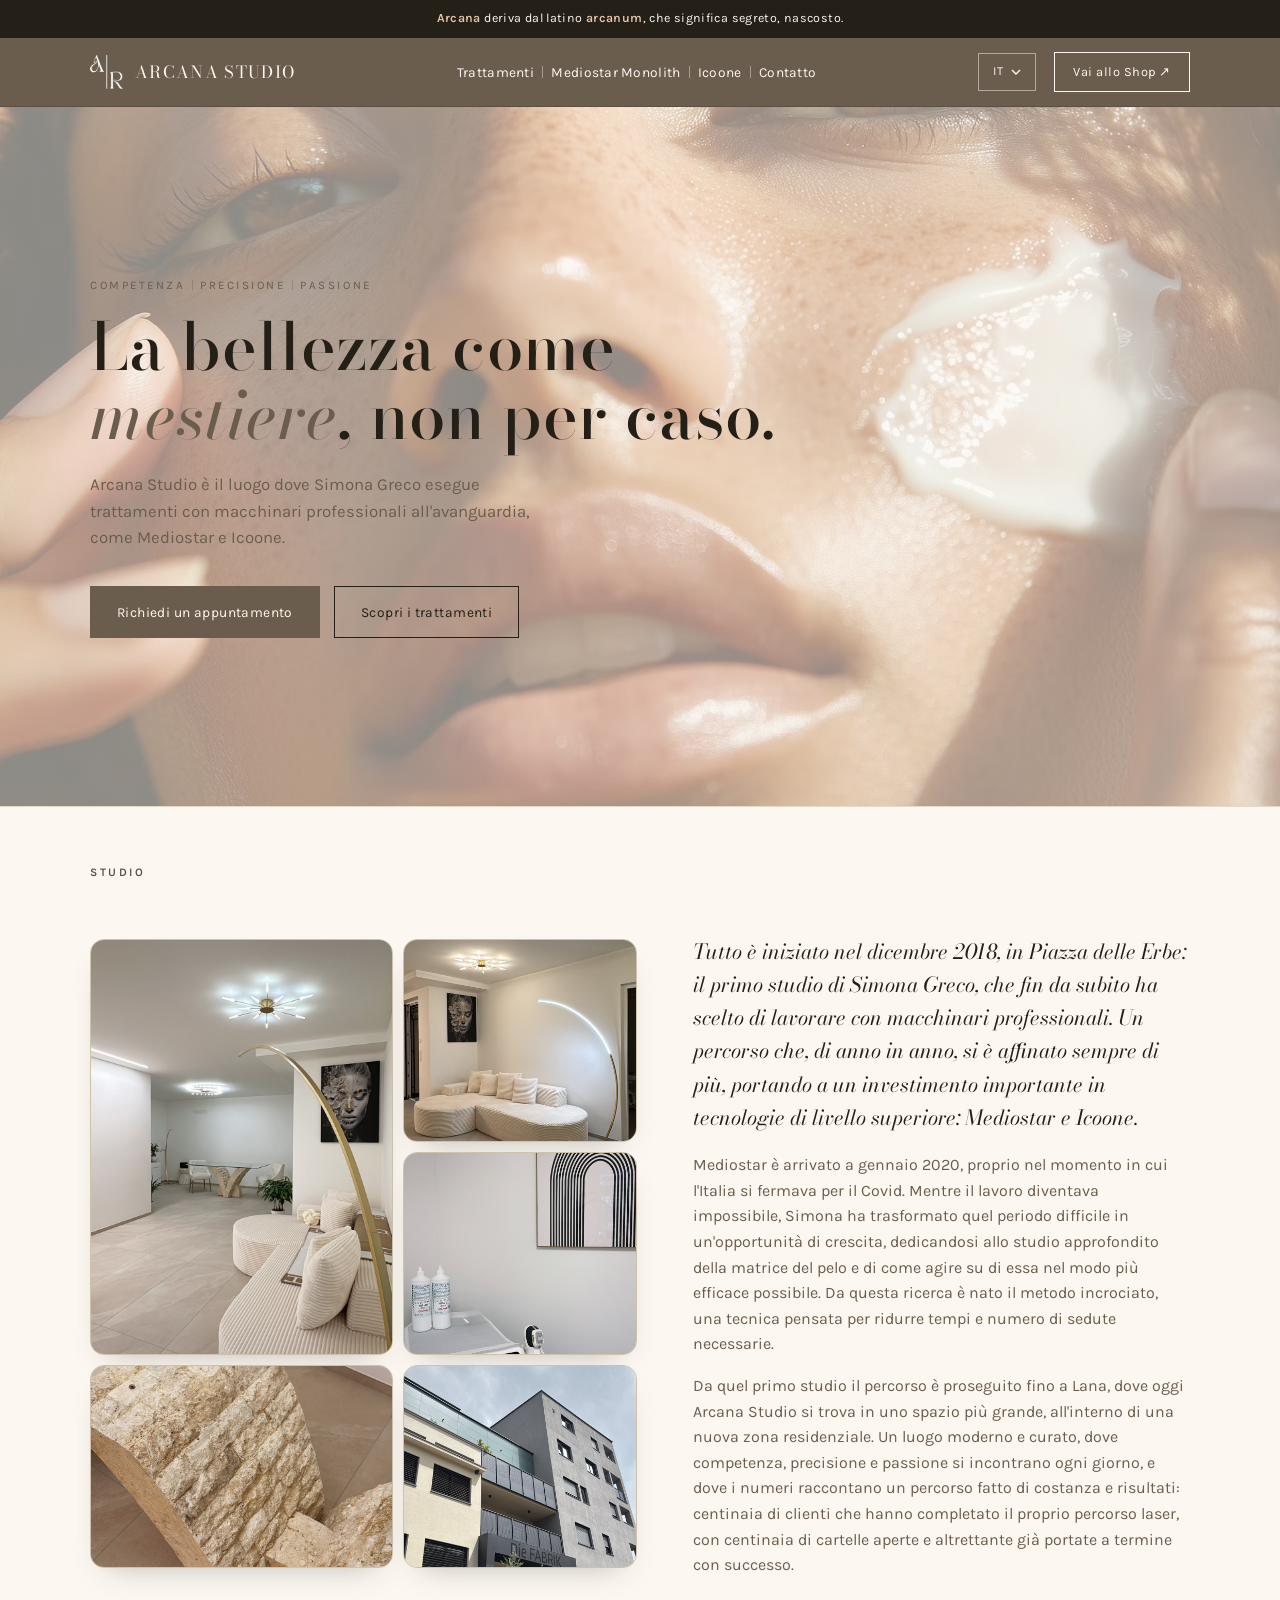
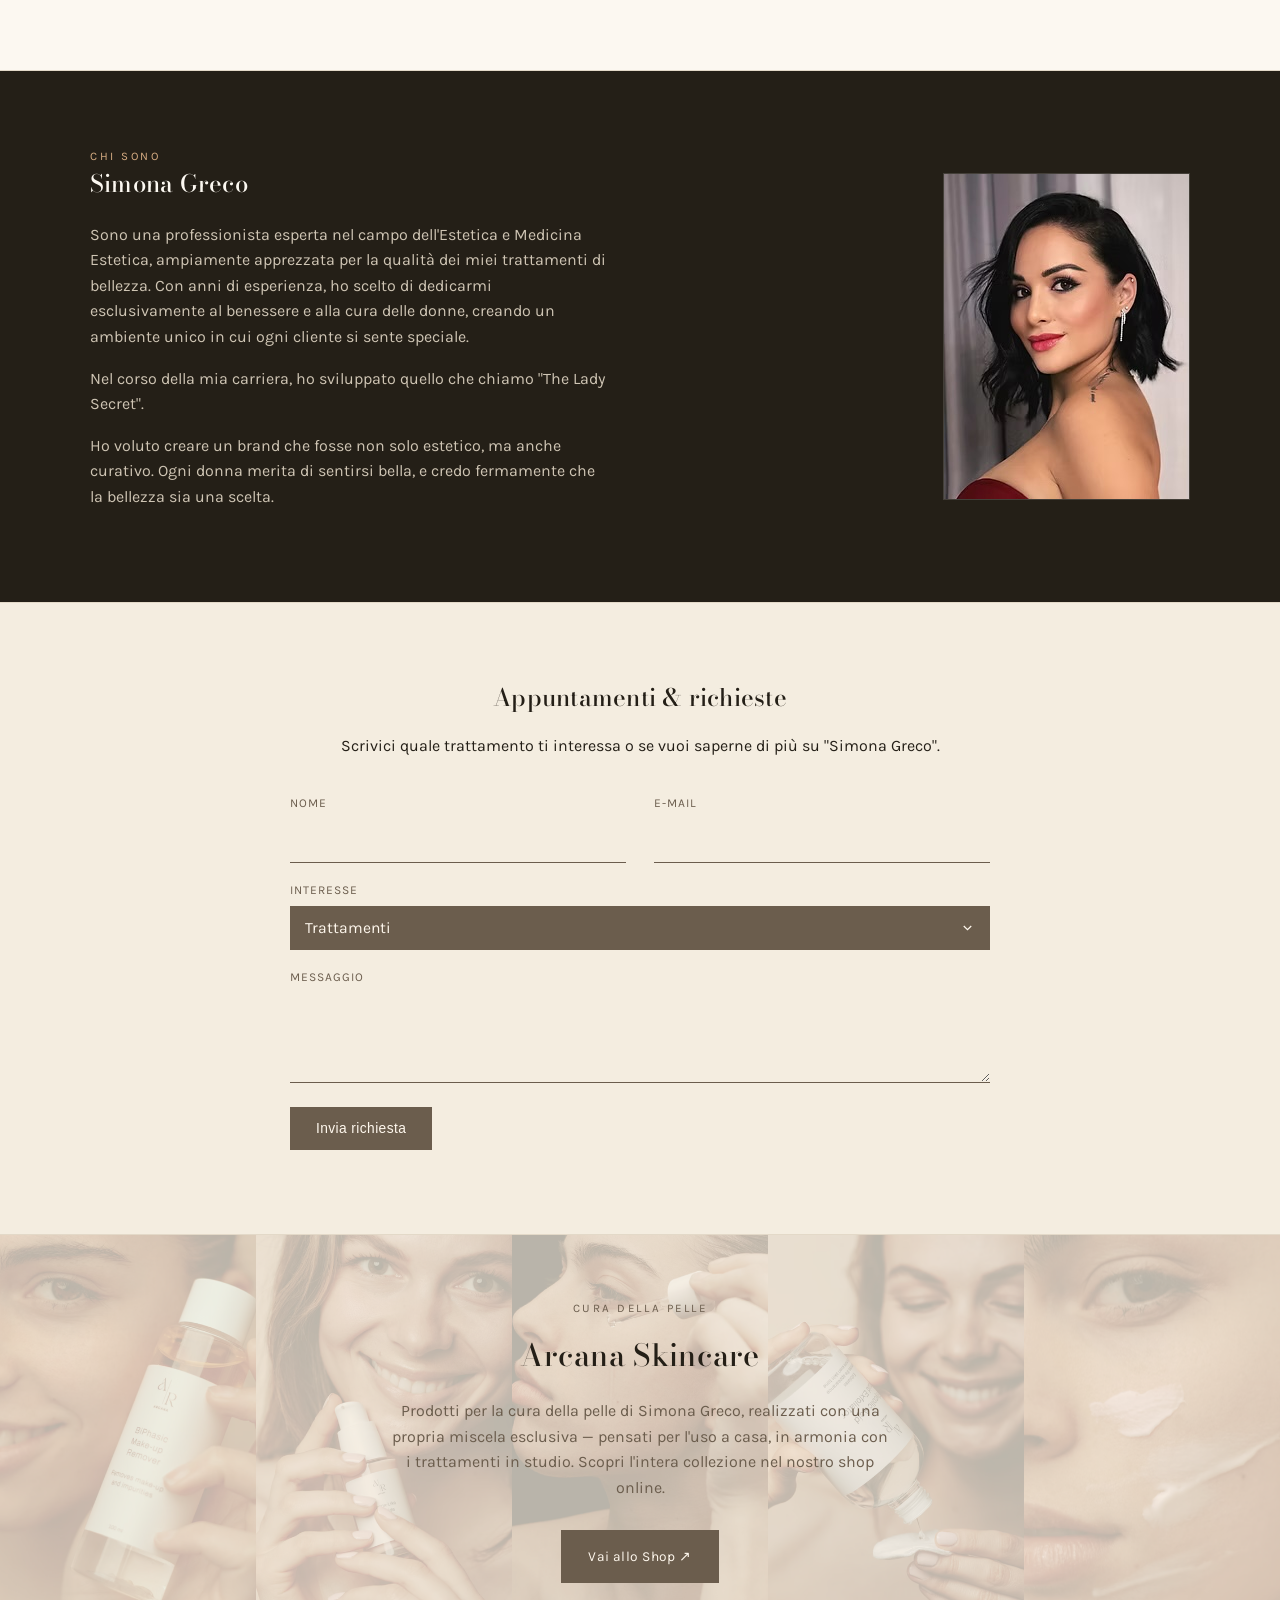
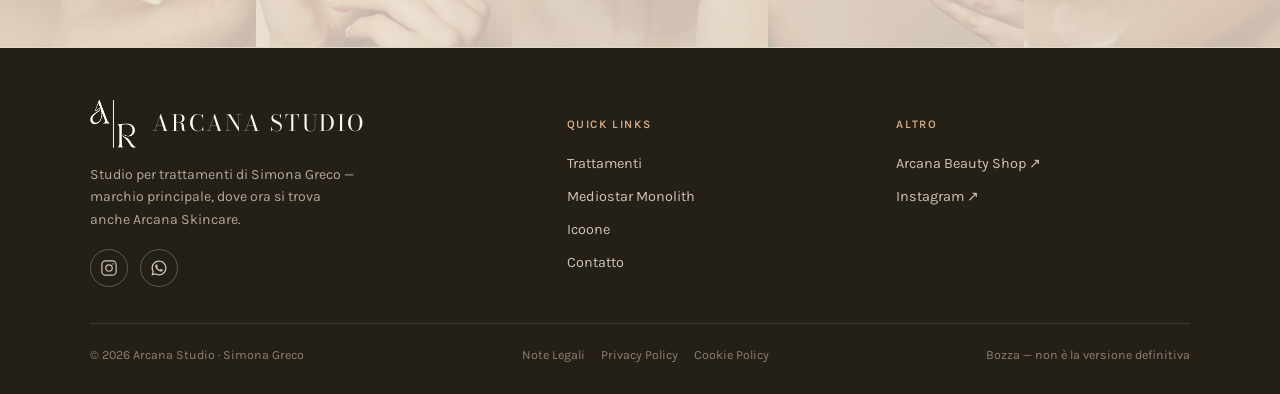
==== index.html @ 1604ca1e "Initial commit: Arcana Studio website Static multi-language (de/it/en/fr/es) site for Simona Greco's" ====
<!DOCTYPE html>
<html lang="de">
<head>
<script>(function(){if('scrollRestoration' in history){history.scrollRestoration='manual';}var frames=0;function toTop(){window.scrollTo(0,0);frames++;if(frames<20){requestAnimationFrame(toTop);}}toTop();window.addEventListener('pageshow',function(){frames=0;toTop();});})();</script>
<meta charset="UTF-8">
<meta name="viewport" content="width=device-width, initial-scale=1.0">
<link rel="icon" type="image/png" href="assets/favicon-black.png" media="(prefers-color-scheme: light)">
<link rel="icon" type="image/png" href="assets/favicon-white.png" media="(prefers-color-scheme: dark)">
<link rel="icon" href="favicon.ico" sizes="any">
<title>Arcana Studio — Simona Greco</title>
<meta name="description" content="Arcana Studio von Simona Greco: Behandlungen, Rituale und Ausbildung.">
<link rel="preconnect" href="https://fonts.googleapis.com">
<link rel="preconnect" href="https://fonts.gstatic.com" crossorigin>
<link href="https://fonts.googleapis.com/css2?family=Bodoni+Moda:ital,opsz,wght@0,6..96,400..500;0,6..96,600;1,6..96,500&family=Karla:ital,wght@0,300;0,400;0,500;0,600;1,400&display=swap" rel="stylesheet">
<style>
  :root{
    --cream:#FCF8F1;
    --cream-deep:#F4EDE0;
    --ink:#241F17;
    --taupe:#6B5D4D;
    --terracotta:#6B5D4D;
    --terracotta-deep:#564A3E;
    --olive:#7C7220;
    --line:#E3D9C8;
    --line-strong:#CFC2AC;
    --max:1180px;
  }

  *{box-sizing:border-box;}
  html{scroll-behavior:smooth;}
  body{
    margin:0;
    background:var(--cream);
    color:var(--ink);
    font-family:'Karla', -apple-system, sans-serif;
    font-size:16px;
    line-height:1.6;
    -webkit-font-smoothing:antialiased;
  }
  img{max-width:100%;display:block;}
  a{color:inherit;}
  h1,h2,h3{
    font-family:'Bodoni Moda', Georgia, serif;
    font-weight:500;
    margin:0;
    text-wrap:balance;
    letter-spacing:0.01em;
  }
  .wrap{max-width:var(--max);margin:0 auto;padding-inline:24px;}
  @media (min-width:640px){ .wrap{padding-inline:40px;} }

  .rule{
    width:1px;
    height:0.9em;
    background:currentColor;
    opacity:0.35;
    display:inline-block;
    margin:0 0.6em;
    vertical-align:middle;
  }

  .eyebrow{
    font-size:0.72rem;
    letter-spacing:0.22em;
    text-transform:uppercase;
    color:var(--taupe);
    display:flex;
    align-items:center;
    gap:0;
  }

  /* ---------- draft banner ---------- */
  .draft-banner{
    background:var(--ink);
    color:var(--cream);
    text-align:center;
    font-size:0.78rem;
    letter-spacing:0.03em;
    padding:9px 16px;
  }
  .draft-banner strong{color:#E9C6A8;font-weight:600;}

  /* ---------- nav ---------- */
  header{
    position:sticky;top:0;z-index:40;
    background:var(--taupe);
    border-bottom:1px solid rgba(0,0,0,0.15);
  }
  #studio, #theclass{
    scroll-margin-top:69px;
  }
  nav.wrap{
    display:grid;
    grid-template-columns:auto 1fr auto;
    align-items:center;
    gap:14px 24px;
    padding-block:14px;
  }
  .brand{display:flex;align-items:center;gap:12px;text-decoration:none;color:var(--cream);justify-self:start;}
  .brand img{height:34px;width:auto;}
  .brand-word{
    font-family:'Bodoni Moda',serif;
    font-size:1.05rem;
    letter-spacing:0.08em;
    text-transform:uppercase;
  }
  .nav-right{display:flex;align-items:center;gap:18px;flex-wrap:wrap;justify-self:end;}
  .nav-links{
    display:none;
    align-items:center;
    justify-self:center;
    font-size:0.86rem;
    letter-spacing:0.02em;
    color:var(--cream);
  }
  .nav-links .rule{opacity:0.4;}
  .nav-links a{text-decoration:none;padding:6px 0;border-bottom:1px solid transparent;color:var(--cream);}
  .nav-links a:hover{border-color:#E9C6A8;}
  @media (min-width:860px){ .nav-links{display:flex;} }
  .nav-toggle{
    display:none;
    background:none;border:1px solid rgba(252,248,241,0.5);
    width:38px;height:38px;flex-shrink:0;
    align-items:center;justify-content:center;
    cursor:pointer;position:relative;
  }
  .nav-toggle span{
    display:block;width:18px;height:2px;background:var(--cream);
    position:relative;transition:background 0.15s;
  }
  .nav-toggle span::before,.nav-toggle span::after{
    content:'';position:absolute;left:0;width:18px;height:2px;background:var(--cream);
    transition:transform 0.15s;
  }
  .nav-toggle span::before{top:-6px;}
  .nav-toggle span::after{top:6px;}
  .nav-toggle[aria-expanded="true"] span{background:transparent;}
  .nav-toggle[aria-expanded="true"] span::before{transform:translateY(6px) rotate(45deg);}
  .nav-toggle[aria-expanded="true"] span::after{transform:translateY(-6px) rotate(-45deg);}
  @media (max-width:859px){
    nav.wrap{position:relative;}
    .nav-toggle{display:inline-flex;}
    .nav-cta{display:none;}
    .nav-links{
      display:none;
      position:absolute;top:100%;right:0;
      flex-direction:column;align-items:stretch;
      background:var(--taupe);
      min-width:220px;
      padding:0;
      box-shadow:0 16px 30px rgba(0,0,0,0.18);
      z-index:50;
    }
    .nav-links.is-open{display:flex;}
    .nav-links .rule{display:none;}
    .nav-links a{padding:14px 24px;border-bottom:1px solid rgba(252,248,241,0.15);text-align:left;}
    .nav-links a:last-child{border-bottom:none;}
  }

  .lang-switch{position:relative;}
  .lang-toggle{
    display:flex;align-items:center;gap:8px;
    background:none;
    border:1px solid rgba(252,248,241,0.5);
    color:var(--cream);
    padding:8px 14px;
    font:inherit;font-family:'Karla',sans-serif;
    font-size:0.76rem;letter-spacing:0.06em;text-transform:uppercase;
    cursor:pointer;
    transition:border-color 0.15s;
  }
  .lang-toggle:hover{border-color:var(--cream);}
  .lang-toggle svg{flex-shrink:0;transition:transform 0.15s;}
  .lang-toggle[aria-expanded="true"] svg{transform:rotate(180deg);}
  .lang-menu{
    position:absolute;
    top:calc(100% + 10px);
    right:0;
    display:flex;
    flex-direction:column;
    background:var(--cream);
    border:1px solid var(--line-strong);
    min-width:170px;
    box-shadow:0 14px 30px rgba(36,31,23,0.2);
    z-index:60;
  }
  .lang-menu[hidden]{display:none;}
  .lang-option{
    background:none;border:none;
    text-align:left;
    padding:11px 16px;
    font:inherit;font-family:'Karla',sans-serif;
    font-size:0.88rem;
    color:var(--ink);
    cursor:pointer;
    border-bottom:1px solid var(--line);
  }
  .lang-option:last-child{border-bottom:none;}
  .lang-option:hover{background:var(--cream-deep);}
  .lang-option.is-active{font-weight:700;color:var(--terracotta);}

  .nav-cta{
    border:1px solid var(--cream);
    color:var(--cream);
    padding:9px 18px;
    font-size:0.8rem;
    letter-spacing:0.04em;
    text-decoration:none;
    white-space:nowrap;
    transition:background 0.15s, color 0.15s;
  }
  .nav-cta:hover{background:var(--cream);color:var(--taupe);}

  /* ---------- hero ---------- */
  .hero{
    position:relative;
    overflow:hidden;
    border-bottom:1px solid var(--line);
    padding-top:0;
    padding-bottom:0;
    min-height:580px;
    display:flex;
    align-items:center;
    background-image:linear-gradient(rgba(252,248,241,0.55), rgba(252,248,241,0.55)), url('assets/hero-skin.jpg');
    background-size:cover;
    background-position:center top;
  }
  .hero-grid{
    display:grid;
    grid-template-columns:1fr;
    gap:40px;
    padding-block:40px;
    position:relative;
    z-index:1;
    width:100%;
  }
  @media (min-width:900px){
    .hero{min-height:700px;}
    .hero-grid{gap:56px; padding-block:56px;}
  }
  @media (max-width:899px){
    .hero{
      min-height:460px;
      background-position:64% top;
    }
  }
  .hero-panel-col{width:100%;}
  .hero-copy{position:relative;}
  .hero h1{
    font-size:clamp(2.4rem, 5.4vw, 4.1rem);
    line-height:1.05;
    color:var(--ink);
  }
  .hero h1 em{
    font-style:italic;
    color:var(--taupe);
  }
  .hero p.lede{
    max-width:46ch;
    margin-top:22px;
    color:var(--taupe);
    font-size:1.05rem;
  }
  .hero-actions{display:flex;flex-wrap:wrap;gap:14px;margin-top:34px;}
  @media (max-width:899px){
    .hero-actions{flex-direction:column;align-items:flex-start;}
  }
  .hero-actions .btn-fill{background:var(--taupe);color:#FFF8EE;}
  .hero-actions .btn-fill:hover{background:var(--terracotta-deep);color:#FFF8EE;}
  .btn{
    display:inline-flex;align-items:center;gap:10px;
    padding:14px 26px;
    font-size:0.86rem;letter-spacing:0.03em;
    text-decoration:none;
    border:1px solid transparent;
    transition:transform 0.15s, background 0.15s, color 0.15s, border-color 0.15s;
  }
  .btn-fill{background:var(--terracotta);color:#FFF8EE;}
  .btn-fill:hover{background:var(--terracotta-deep);}
  .btn-line{border-color:var(--ink);color:var(--ink);}
  .btn-line:hover{background:var(--ink);color:var(--cream);}

  .hero-panel{
    position:relative;
    border:1px solid var(--line-strong);
    background:var(--cream-deep);
    padding:40px 34px;
    display:grid;
    grid-template-columns:1fr;
    gap:28px;
  }
  @media (min-width:640px){
    .hero-panel{grid-template-columns:200px 1fr; align-items:start;}
  }
  .hero-panel-photo-col{display:flex;flex-direction:column;gap:16px;}
  .hero-panel-photo{
    aspect-ratio:3/4;
    width:100%;
    max-width:200px;
    background:repeating-linear-gradient(45deg, var(--cream), var(--cream) 10px, var(--line) 10px, var(--line) 11px);
    border:1px solid var(--line-strong);
    display:flex;
    align-items:center;
    justify-content:center;
    text-align:center;
    padding:14px;
    font-size:0.72rem;
    letter-spacing:0.04em;
    color:var(--taupe);
    line-height:1.4;
  }
  .hero-panel-content{display:flex;flex-direction:column;align-items:flex-end;gap:22px;}
  .hero-panel-content img{width:56px;}
  .hero-panel .quote{
    max-width:64ch;
    font-family:'Bodoni Moda',serif;
    font-style:italic;
    font-size:1.15rem;
    text-align:right;
    color:var(--ink);
  }
  .hero-panel .quote.bio-text{
    max-width:62ch;
    font-family:'Karla',sans-serif;
    font-style:normal;
    text-align:right;
    font-size:0.92rem;
    line-height:1.65;
    color:var(--ink);
  }
  .hero-panel .quote.bio-text b{color:var(--taupe);}
  .hero-panel .sig{
    text-align:left;
    font-size:0.78rem;
    letter-spacing:0.12em;
    text-transform:uppercase;
    color:var(--taupe);
  }

  /* ---------- section shells ---------- */
  section{padding-block:76px;}
  .section-head{
    display:flex;
    flex-direction:column;
    gap:14px;
    margin-bottom:48px;
    max-width:62ch;
  }
  .section-head h2{font-size:clamp(1.8rem,3.4vw,2.5rem);}

  /* ---------- about / intro ---------- */
  .about{border-bottom:1px solid var(--line);padding-top:56px;}
  .about-grid{
    display:grid;
    grid-template-columns:1fr;
    gap:48px;
  }
  @media (min-width:860px){
    .about-grid{grid-template-columns:1.1fr 1fr;gap:56px;align-items:center;}
  }
  .about-gallery{
    display:grid;
    grid-template-columns:1.3fr 1fr;
    grid-template-rows:1fr 1fr 1fr;
    gap:10px;
    aspect-ratio:4/4.6;
  }
  .about-gallery .g-item{
    overflow:hidden;
    border-radius:14px;
    border:1px solid var(--line-strong);
    background:var(--cream-deep);
    box-shadow:0 14px 30px -18px rgba(36,31,23,0.35);
  }
  .about-gallery .g-item img{
    width:100%;height:100%;object-fit:cover;display:block;
    transition:transform 0.5s cubic-bezier(0.16,1,0.3,1);
  }
  .about-gallery .g-item:hover img{transform:scale(1.08);}
  .about-gallery .g1{grid-column:1;grid-row:1 / 3;}
  .about-gallery .g2{grid-column:2;grid-row:1;}
  .about-gallery .g3{grid-column:2;grid-row:2;}
  .about-gallery .g4{grid-column:1;grid-row:3;}
  .about-gallery .g5{grid-column:2;grid-row:3;}
  .about-text p{color:var(--taupe);max-width:58ch;}
  .about-text p + p{margin-top:16px;}
  .about-text .lead{
    font-family:'Bodoni Moda',serif;
    font-size:1.3rem;
    font-style:italic;
    color:var(--ink);
    margin-bottom:18px;
  }

  /* ---------- shop bridge ---------- */
  .shop-bridge{
    background:var(--cream-deep);
    border-top:1px solid var(--line);
    border-bottom:1px solid var(--line);
    padding:64px 24px;
    text-align:center;
    position:relative;
    overflow:hidden;
  }
  .shop-bridge .wrap{max-width:640px;margin:0 auto;position:relative;z-index:1;}
  .shop-bridge .eyebrow{justify-content:center;margin-bottom:14px;}
  .shop-bridge h2{font-size:1.9rem;}
  .shop-bridge p{color:var(--taupe);margin:18px auto 30px;max-width:50ch;}

  /* ---------- treatments menu ---------- */
  .menu-note{
    font-size:0.82rem;
    color:var(--taupe);
    margin-top:-30px;
    margin-bottom:40px;
  }
  .menu-cats{
    display:grid;
    grid-template-columns:1fr;
    gap:52px;
  }
  @media (min-width:760px){
    .menu-cats{grid-template-columns:1fr 1fr;gap:56px;}
  }
  .menu-cat h3{
    font-size:1.15rem;
    text-transform:uppercase;
    letter-spacing:0.08em;
    color:var(--terracotta);
    padding-bottom:14px;
    border-bottom:1px solid var(--line-strong);
    margin-bottom:20px;
  }
  .menu-card{
    display:flex;
    gap:16px;
    align-items:flex-start;
    padding-block:18px;
    border-bottom:1px dashed var(--line);
  }
  .menu-card:last-child{border-bottom:none;}
  .menu-card-photo{
    flex:0 0 88px;
    width:88px;height:88px;
    border:1px solid var(--line-strong);
    background:var(--cream-deep);
    display:flex;align-items:center;justify-content:center;
    text-align:center;
    font-size:0.6rem;
    color:var(--taupe);
    overflow:hidden;
  }
  .menu-card-photo img{width:100%;height:100%;object-fit:cover;}
  .menu-card-body{flex:1;min-width:0;}
  .menu-card-head{
    display:flex;
    align-items:baseline;
    justify-content:space-between;
    gap:12px;
  }
  .menu-card .name{font-weight:600;font-size:0.98rem;}
  .menu-card .dur{color:var(--taupe);font-size:0.78rem;white-space:nowrap;}
  .menu-card .desc{
    color:var(--taupe);
    font-size:0.86rem;
    margin-top:6px;
  }
  @media (max-width:420px){
    .menu-card{gap:12px;}
    .menu-card-photo{flex-basis:64px;width:64px;height:64px;}
  }

  /* ---------- the class ---------- */
  .theclass{
    background:var(--ink);
    color:var(--cream);
  }
  .theclass .eyebrow{color:#D8AE84;}
  .about .eyebrow{color:var(--terracotta-deep);font-weight:600;}
  .theclass h2{color:var(--cream);}
  .theclass-grid{
    display:grid;
    grid-template-columns:1fr;
    gap:44px;
  }
  @media (min-width:900px){
    .theclass-grid{grid-template-columns:1fr 1fr;gap:64px;align-items:center;}
  }
  .theclass p{color:#CFC5B4;max-width:52ch;}
  .theclass ul{list-style:none;margin:28px 0 0;padding:0;display:flex;flex-direction:column;gap:16px;}
  .theclass li{
    display:flex;gap:14px;
    padding-bottom:16px;
    border-bottom:1px solid rgba(255,255,255,0.12);
    color:#EDE6D9;
    font-size:0.94rem;
  }
  .theclass li:last-child{border-bottom:none;padding-bottom:0;}
  .theclass li .num{
    font-family:'Bodoni Moda',serif;
    font-style:italic;
    color:#D8AE84;
    min-width:1.6em;
  }
  .theclass .btn-fill{margin-top:32px;}
  .theclass-photo{
    border:1px solid rgba(255,255,255,0.14);
    max-width:360px;
    margin:0 auto;
  }
  .theclass-photo img{width:100%;height:100%;object-fit:cover;aspect-ratio:245/325;}
  @media (min-width:900px){ .theclass-photo{margin:0 0 0 auto;} }

  /* ---------- instagram bg (used by shop-bridge) ---------- */
  .ig-bg{
    position:absolute;
    inset:0;
    display:flex;
    z-index:0;
  }
  .ig-bg img{
    width:20%;
    height:100%;
    object-fit:cover;
    opacity:0.24;
  }
  @media (max-width:640px){
    .ig-bg img:nth-child(4),.ig-bg img:nth-child(5){display:none;}
    .ig-bg img{width:33.333%;}
  }

  /* ---------- contact ---------- */
  .contact-grid{
    display:grid;
    grid-template-columns:1fr;
    gap:52px;
  }
  @media (min-width:900px){
    .contact-grid{grid-template-columns:1fr 1fr;gap:72px;}
  }
  .info-list{display:flex;flex-direction:column;gap:22px;margin-top:28px;}
  .info-list div{border-bottom:1px solid var(--line);padding-bottom:18px;}
  .info-list .k{
    font-size:0.72rem;letter-spacing:0.14em;text-transform:uppercase;
    color:var(--terracotta);margin-bottom:6px;
  }
  .info-list .v{color:var(--ink);font-size:0.98rem;}

  /* ---------- contact form section (full-bleed, flows into footer) ---------- */
  .form-section{
    background:var(--cream-deep);
    border-top:1px solid var(--line);
    margin-top:0;
    padding:76px 24px 84px;
  }
  .form-wrap{max-width:700px;margin:0 auto;padding:0;}
  .form-wrap .eyebrow{text-align:center;}
  .form-wrap h2{text-align:center;}
  .form-wrap > p{text-align:center;margin-left:auto;margin-right:auto;margin-bottom:36px;}
  form{display:grid;grid-template-columns:1fr 1fr;gap:18px 28px;width:100%;}
  form .field:has(select),form .field:has(textarea),form > button{grid-column:1 / -1;}
  @media (max-width:560px){
    form{grid-template-columns:1fr;}
    form > *{grid-column:auto;}
  }
  .field{display:flex;flex-direction:column;gap:6px;}
  .field label{
    font-size:0.75rem;letter-spacing:0.08em;text-transform:uppercase;color:var(--taupe);
  }
  .field input,.field select,.field textarea{
    font-family:'Karla',sans-serif;
    font-size:0.98rem;
    padding:12px 4px;
    border:none;
    border-bottom:1px solid var(--terracotta);
    background:transparent;
    color:var(--ink);
  }
  .field input:focus,.field select:focus,.field textarea:focus{
    outline:none;border-bottom-color:var(--terracotta-deep);
  }
  .field select{
    appearance:none;-webkit-appearance:none;-moz-appearance:none;
    background:var(--terracotta) url("data:image/svg+xml;utf8,<svg xmlns='http://www.w3.org/2000/svg' viewBox='0 0 20 20' fill='none' stroke='%23FFF8EE' stroke-width='1.6'><path d='M5 8l5 5 5-5'/></svg>") no-repeat right 14px center;
    background-size:15px;
    border:1px solid var(--terracotta);
    color:#FFF8EE;
    padding:12px 40px 12px 14px;
    cursor:pointer;
  }
  .field select:hover{background-color:#564A3E;border-color:#564A3E;}
  .field select:focus{border-color:#564A3E;}
  .field select option{background:var(--cream);color:var(--ink);}
  .field textarea{resize:vertical;min-height:90px;}
  form .btn-fill{justify-self:start;border:none;cursor:pointer;margin-top:6px;}

  /* ---------- footer ---------- */
  footer{background:var(--ink);color:#CFC5B4;padding-block:52px 28px;}
  .foot-grid{
    display:grid;grid-template-columns:1fr;gap:36px;
    padding-bottom:36px;border-bottom:1px solid rgba(255,255,255,0.12);
  }
  @media (min-width:760px){
    .foot-grid{grid-template-columns:1.2fr 0.8fr 0.8fr;}
  }
  .foot-brand-top{display:flex;align-items:center;gap:16px;margin-bottom:16px;}
  .foot-brand img{height:48px;width:auto;}
  .foot-brand-word{font-family:'Bodoni Moda',serif;font-size:1.4rem;letter-spacing:0.08em;text-transform:uppercase;color:var(--cream);}
  .foot-brand p{max-width:34ch;font-size:0.88rem;color:#B4A997;}
  .foot-social{display:flex;gap:12px;margin-top:18px;}
  .foot-social a{
    width:38px;height:38px;border-radius:50%;
    border:1px solid rgba(207,197,180,0.35);
    display:flex;align-items:center;justify-content:center;
    color:#CFC5B4;transition:border-color 0.15s,color 0.15s;
  }
  .foot-social a:hover{color:#fff;border-color:#fff;}
  .foot-social svg{width:18px;height:18px;}
  .foot-col h4{
    font-size:0.72rem;letter-spacing:0.14em;text-transform:uppercase;
    color:#D8AE84;margin-bottom:14px;font-family:'Karla',sans-serif;font-weight:600;
  }
  .foot-col a{display:block;text-decoration:none;color:#CFC5B4;font-size:0.9rem;padding-block:5px;}
  .foot-col a:hover{color:#fff;}
  .foot-bottom{
    display:flex;flex-wrap:wrap;justify-content:space-between;gap:10px;
    padding-top:22px;font-size:0.78rem;color:#8C816E;
  }
  .foot-legal{display:flex;flex-wrap:wrap;gap:16px;}
  .foot-legal a{color:#8C816E;text-decoration:none;}
  .foot-legal a:hover{color:#CFC5B4;}

  ::selection{background:var(--terracotta);color:#fff;}
</style>
</head>
<body>

<div class="draft-banner" data-i18n="banner">
  <strong>Arcana</strong> kommt vom lateinischen <strong>arcanum</strong> — das Geheimnis, das Verborgene.
</div>

<header>
  <nav class="wrap">
    <a class="brand" href="#top">
      <img src="assets/logo-bianco.png" alt="Arcana Studio Logo">
      <span class="brand-word">Arcana Studio</span>
    </a>
    <div class="nav-links">
      <a href="behandlungen.html" data-i18n="nav.behandlungen">Behandlungen</a><span class="rule"></span>
      <a href="mediostar.html" data-i18n="nav.mediostar">Mediostar Monolith</a><span class="rule"></span>
      <a href="icoone.html" data-i18n="nav.icoone">Icoone</a><span class="rule"></span>
      <a href="kontakt.html" data-i18n="nav.kontakt">Kontakt</a>
    </div>
    <div class="nav-right">
      <div class="lang-switch">
        <button type="button" class="lang-toggle" id="lang-toggle" aria-haspopup="true" aria-expanded="false">
          <span class="lang-current">DE</span>
          <svg width="10" height="6" viewBox="0 0 10 6" fill="none"><path d="M1 1L5 5L9 1" stroke="currentColor" stroke-width="1.4"/></svg>
        </button>
        <div class="lang-menu" id="lang-menu" hidden>
          <button type="button" class="lang-option" data-lang="it">Italiano</button>
          <button type="button" class="lang-option" data-lang="de">Deutsch</button>
          <button type="button" class="lang-option" data-lang="en">English</button>
          <button type="button" class="lang-option" data-lang="es">Español</button>
          <button type="button" class="lang-option" data-lang="fr">Français</button>
        </div>
      </div>
      <button type="button" class="nav-toggle" id="nav-toggle" aria-label="Menu" aria-haspopup="true" aria-expanded="false"><span></span></button>
      <a class="nav-cta" href="https://www.arcanabeautyshop.com" target="_blank" rel="noopener" data-i18n="nav.shop">Zum Shop ↗</a>
    </div>
  </nav>
</header>

<main id="top">

  <section class="hero">
    <div class="wrap hero-grid">
      <div class="hero-copy">
        <div class="eyebrow" data-i18n="hero.eyebrow">Kompetenz<span class="rule"></span>Präzision<span class="rule"></span>Leidenschaft</div>
        <h1 data-i18n="hero.title" style="margin-top:18px;">Schönheit als<br><em>Handwerk</em>, nicht als Zufall.</h1>
        <p class="lede" data-i18n="hero.lede">Arcana Studio ist der Ort, an dem Simona Greco Behandlungen mit hochmodernen professionellen Geräten wie Mediostar und Icoone durchführt.</p>
        <div class="hero-actions">
          <a class="btn btn-fill" href="kontakt.html" data-i18n="hero.cta1">Termin anfragen</a>
          <a class="btn btn-line" href="behandlungen.html" data-i18n="hero.cta2">Behandlungen ansehen</a>
        </div>
      </div>
    </div>
  </section>

  <section class="about" id="studio">
    <div class="wrap">
      <div class="eyebrow" data-i18n="about.eyebrow" style="margin-bottom:32px;">Studio</div>
    </div>
    <div class="wrap about-grid">
      <div class="about-gallery">
        <div class="g-item g1"><img src="assets/studio-lounge-1.jpg" alt="Arcana Studio — Loungebereich" loading="lazy"></div>
        <div class="g-item g2"><img src="assets/studio-lounge-2.jpg" alt="Arcana Studio — Wartebereich" loading="lazy"></div>
        <div class="g-item g3"><img src="assets/studio-device.jpg" alt="Arcana Studio — Behandlungsraum" loading="lazy"></div>
        <div class="g-item g4"><img src="assets/studio-detail.jpg" alt="Arcana Studio — Interieur-Detail" loading="lazy"></div>
        <div class="g-item g5"><img src="assets/studio-building.jpg" alt="Arcana Studio — Gebäude" loading="lazy"></div>
      </div>
      <div class="about-text">
        <p class="lead" data-i18n="about.lead">Alles begann im Dezember 2018 auf der Piazza delle Erbe: das erste Studio von Simona Greco, die von Anfang an mit professionellen Geräten arbeiten wollte. Ein Weg, der sich von Jahr zu Jahr weiter verfeinerte und schließlich zu einer bedeutenden Investition in Technologien der obersten Klasse führte: Mediostar und Icoone.</p>
        <p data-i18n="about.p1">Mediostar kam im Januar 2020 — genau in dem Moment, als Italien wegen Covid zum Stillstand kam. Während die Arbeit unmöglich wurde, verwandelte Simona diese schwierige Zeit in eine Chance zum Wachstum und widmete sich dem eingehenden Studium der Haarmatrix und der Frage, wie man am wirksamsten auf sie einwirken kann. Aus dieser Forschung entstand das Metodo Incrociato, eine Technik, die entwickelt wurde, um Behandlungszeit und Anzahl der nötigen Sitzungen zu reduzieren.</p>
        <p data-i18n="about.p2">Von diesem ersten Studio aus führte der Weg weiter bis nach Lana, wo Arcana Studio heute in größeren Räumlichkeiten in einem neuen Wohngebiet zu finden ist. Ein moderner, gepflegter Ort, an dem sich Kompetenz, Präzision und Leidenschaft jeden Tag begegnen, und an dem die Zahlen von einem Weg voller Beständigkeit und Ergebnissen erzählen: Hunderte Kundinnen und Kunden, die ihren Laser-Behandlungsweg abgeschlossen haben, mit Hunderten eröffneten Akten und ebenso vielen bereits erfolgreich abgeschlossenen.</p>
      </div>
    </div>
  </section>

  <section class="theclass" id="theclass">
    <div class="wrap theclass-grid">
      <div>
        <div class="eyebrow" data-i18n="theclass.eyebrow">Über mich</div>
        <h2 data-i18n="theclass.h2">Simona Greco</h2>
        <p style="margin-top:18px;" data-i18n="theclass.p">Ich bin eine erfahrene Fachfrau im Bereich Ästhetik und Ästhetische Medizin, die für die Qualität ihrer Beauty-Behandlungen sehr geschätzt wird. Mit langjähriger Erfahrung habe ich mich bewusst dafür entschieden, mich ausschließlich dem Wohlbefinden und der Pflege von Frauen zu widmen und ein einzigartiges Umfeld zu schaffen, in dem sich jede Kundin besonders fühlt.</p>
        <p data-i18n="theclass.p2">Im Laufe meiner Karriere habe ich das entwickelt, was ich "The Lady Secret" nenne.</p>
        <p data-i18n="theclass.p3">Ich wollte eine Marke schaffen, die nicht nur ästhetisch, sondern auch heilsam ist. Jede Frau verdient es, sich schön zu fühlen — und ich bin fest davon überzeugt, dass Schönheit eine Entscheidung ist.</p>
      </div>
      <div class="theclass-photo"><img src="assets/simona-greco-theclass.jpg" alt="Simona Greco"></div>
    </div>
  </section>

  <section class="form-section">
    <div class="wrap form-wrap">
      <h2 data-i18n="contact.h2">Termin & Anfragen</h2>
      <p data-i18n="contact.p">Schreib uns, welche Behandlung dich interessiert oder ob du mehr über "Simona Greco" erfahren möchtest.</p>
      <form id="contact-form">
        <input type="hidden" name="access_key" value="22289528-7c2a-49ff-b3d9-6c207a4f23b5">
        <input type="hidden" name="subject" value="Neue Anfrage von arcanastudio.bz">
        <input type="checkbox" name="botcheck" style="display:none" tabindex="-1" autocomplete="off">
        <div class="field">
          <label for="cf-home-name" data-i18n="form.name">Name</label>
          <input id="cf-home-name" name="name" type="text" required>
        </div>
        <div class="field">
          <label for="cf-home-email" data-i18n="form.email">E-Mail</label>
          <input id="cf-home-email" name="email" type="email" required>
        </div>
        <div class="field">
          <label for="cf-home-interesse" data-i18n="form.interest">Interesse</label>
          <select id="cf-home-interesse" name="interesse">
            <option data-i18n="form.opt1">Behandlung</option>
            <option data-i18n="form.opt3">Sonstiges</option>
          </select>
        </div>
        <div class="field">
          <label for="cf-home-message" data-i18n="form.message">Nachricht</label>
          <textarea id="cf-home-message" name="message" required></textarea>
        </div>
        <button class="btn btn-fill" type="submit" data-i18n="form.submit">Anfrage senden</button>
      </form>
    </div>
  </section>

  <section class="shop-bridge" id="shop">
    <div class="ig-bg" aria-hidden="true">
      <img src="assets/insta-line/insta-1.png" alt="">
      <img src="assets/insta-line/insta-3.png" alt="">
      <img src="assets/insta-line/insta-2.png" alt="">
      <img src="assets/insta-line/insta-4.png" alt="">
      <img src="assets/insta-line/insta-5.png" alt="">
    </div>
    <div class="wrap">
      <div class="eyebrow" data-i18n="shop.eyebrow">Pflegeprodukte</div>
      <h2 data-i18n="shop.h2">Arcana Skincare</h2>
      <p data-i18n="shop.p">Handgefertigte Pflegeprodukte von Simona Greco — entwickelt für die Anwendung zuhause, im Einklang mit den Behandlungen im Studio. Entdecken Sie die ganze Kollektion in unserem Online-Shop.</p>
      <a class="btn btn-fill" href="https://www.arcanabeautyshop.com" target="_blank" rel="noopener" data-i18n="shop.cta">Zum Shop ↗</a>
    </div>
  </section>

</main>

<footer>
  <div class="wrap">
    <div class="foot-grid">
      <div class="foot-brand">
        <div class="foot-brand-top">
          <img src="assets/logo-bianco.png" alt="Arcana Studio">
          <span class="foot-brand-word">Arcana Studio</span>
        </div>
        <p data-i18n="footer.tagline">Studio für Behandlungen von Simona Greco — Hauptmarke, bei der es jetzt auch Arcana Skincare gibt.</p>
        <div class="foot-social">
          <a href="https://www.instagram.com/arcanasimonagreco/" target="_blank" rel="noopener" aria-label="Instagram">
            <svg viewBox="0 0 24 24" fill="none" stroke="currentColor" stroke-width="1.6"><rect x="2.5" y="2.5" width="19" height="19" rx="5"/><circle cx="12" cy="12" r="4.3"/><circle cx="17.3" cy="6.7" r="0.9" fill="currentColor" stroke="none"/></svg>
          </a>
          <a href="https://wa.me/393441712506" target="_blank" rel="noopener" aria-label="WhatsApp">
            <svg viewBox="0 0 24 24" fill="currentColor"><path d="M12.04 2c-5.5 0-9.96 4.46-9.96 9.96 0 1.76.46 3.4 1.26 4.83L2 22l5.36-1.31a9.9 9.9 0 0 0 4.68 1.19h.004c5.5 0 9.96-4.46 9.96-9.96S17.54 2 12.04 2zm0 18.2h-.003a8.2 8.2 0 0 1-4.19-1.15l-.3-.18-3.12.76.84-3.03-.2-.31a8.18 8.18 0 0 1-1.26-4.36c0-4.52 3.68-8.2 8.22-8.2 2.2 0 4.26.86 5.82 2.41a8.15 8.15 0 0 1 2.41 5.8c0 4.53-3.69 8.26-8.2 8.26zm4.5-6.16c-.25-.12-1.46-.72-1.69-.8-.23-.08-.39-.12-.56.12-.17.25-.64.8-.78.96-.14.17-.29.19-.53.06-.25-.12-1.05-.39-2-1.23-.74-.66-1.24-1.48-1.39-1.72-.14-.25-.02-.38.11-.51.11-.11.25-.29.37-.43.12-.14.16-.25.25-.41.08-.17.04-.31-.02-.43-.06-.12-.56-1.35-.77-1.85-.2-.48-.41-.42-.56-.43h-.48c-.17 0-.43.06-.66.31s-.87.85-.87 2.08.89 2.42 1.02 2.59c.12.17 1.75 2.67 4.24 3.74.59.26 1.05.41 1.41.52.59.19 1.13.16 1.56.1.48-.07 1.46-.6 1.66-1.17.21-.58.21-1.08.14-1.18-.06-.1-.23-.16-.48-.28z"/></svg>
          </a>
        </div>
      </div>
      <div class="foot-col">
        <h4 data-i18n="footer.quickLinks">Quick Links</h4>
        <a href="behandlungen.html" data-i18n="nav.behandlungen">Behandlungen</a>
        <a href="mediostar.html" data-i18n="nav.mediostar">Mediostar Monolith</a>
        <a href="icoone.html" data-i18n="nav.icoone">Icoone</a>
        <a href="kontakt.html" data-i18n="nav.kontakt">Kontakt</a>
      </div>
      <div class="foot-col">
        <h4 data-i18n="footer.moreHeading">Mehr</h4>
        <a href="https://www.arcanabeautyshop.com" target="_blank" rel="noopener" data-i18n="footer.linkShop">Arcana Beauty Shop ↗</a>
        <a href="https://www.instagram.com/arcanasimonagreco/" target="_blank" rel="noopener" data-i18n="footer.linkInstagram">Instagram ↗</a>
      </div>
    </div>
    <div class="wrap foot-bottom" style="padding-left:0;padding-right:0;">
      <span data-i18n="footer.copyright">© 2026 Arcana Studio · Simona Greco</span>
      <div class="foot-legal">
        <a href="impressum.html" data-i18n="footer.legalNotice">Impressum</a>
        <a href="privacy.html" data-i18n="footer.privacyPolicy">Datenschutz</a>
        <a href="cookie.html" data-i18n="footer.cookiePolicy">Cookies</a>
      </div>
      <span data-i18n="footer.draftnote">Entwurf — nicht die endgültige Version</span>
    </div>
  </div>
</footer>

<script>
(function(){
  var translations = {
    de: {
      "banner": '<strong>Arcana</strong> kommt vom lateinischen <strong>arcanum</strong> — das Geheimnis, das Verborgene.',
      "nav.behandlungen":"Behandlungen","nav.mediostar":"Mediostar Monolith","nav.icoone":"Icoone","nav.kontakt":"Kontakt","nav.shop":"Zum Shop ↗",
      "hero.eyebrow":'Kompetenz<span class="rule"></span>Präzision<span class="rule"></span>Leidenschaft',
      "hero.title":'Schönheit als<br><em>Handwerk</em>, nicht als Zufall.',
      "hero.lede":"Arcana Studio ist der Ort, an dem Simona Greco Behandlungen mit hochmodernen professionellen Geräten wie Mediostar und Icoone durchführt.",
      "hero.cta1":"Termin anfragen","hero.cta2":"Behandlungen ansehen",
      "hero.quote":'„Jede Behandlung ist ein kleines Ritual — für die Haut und für einen Moment der Ruhe.“',
      "hero.sig":"Simona Greco · Gründerin",
      "about.eyebrow":"Studio",
      "about.lead":"Alles begann im Dezember 2018 auf der Piazza delle Erbe: das erste Studio von Simona Greco, die von Anfang an mit professionellen Geräten arbeiten wollte. Ein Weg, der sich von Jahr zu Jahr weiter verfeinerte und schließlich zu einer bedeutenden Investition in Technologien der obersten Klasse führte: Mediostar und Icoone.",
      "about.p1":"Mediostar kam im Januar 2020 — genau in dem Moment, als Italien wegen Covid zum Stillstand kam. Während die Arbeit unmöglich wurde, verwandelte Simona diese schwierige Zeit in eine Chance zum Wachstum und widmete sich dem eingehenden Studium der Haarmatrix und der Frage, wie man am wirksamsten auf sie einwirken kann. Aus dieser Forschung entstand das Metodo Incrociato, eine Technik, die entwickelt wurde, um Behandlungszeit und Anzahl der nötigen Sitzungen zu reduzieren.",
      "about.p2":"Von diesem ersten Studio aus führte der Weg weiter bis nach Lana, wo Arcana Studio heute in größeren Räumlichkeiten in einem neuen Wohngebiet zu finden ist. Ein moderner, gepflegter Ort, an dem sich Kompetenz, Präzision und Leidenschaft jeden Tag begegnen, und an dem die Zahlen von einem Weg voller Beständigkeit und Ergebnissen erzählen: Hunderte Kundinnen und Kunden, die ihren Laser-Behandlungsweg abgeschlossen haben, mit Hunderten eröffneten Akten und ebenso vielen bereits erfolgreich abgeschlossenen.",
      "shop.eyebrow":"Pflegeprodukte","shop.h2":"Arcana Skincare","shop.p":"Pflegeprodukte von Simona Greco, hergestellt nach eigener Rezeptur — entwickelt für die Anwendung zuhause, im Einklang mit den Behandlungen im Studio. Entdecken Sie die ganze Kollektion in unserem Online-Shop.","shop.cta":"Zum Shop ↗",
      "theclass.eyebrow":"Über mich","theclass.h2":"Simona Greco",
      "theclass.p":'Ich bin eine erfahrene Fachfrau im Bereich Ästhetik und Ästhetische Medizin, die für die Qualität ihrer Beauty-Behandlungen sehr geschätzt wird. Mit langjähriger Erfahrung habe ich mich bewusst dafür entschieden, mich ausschließlich dem Wohlbefinden und der Pflege von Frauen zu widmen und ein einzigartiges Umfeld zu schaffen, in dem sich jede Kundin besonders fühlt.',
      "theclass.p2":'Im Laufe meiner Karriere habe ich das entwickelt, was ich "The Lady Secret" nenne.',
      "theclass.p3":'Ich wollte eine Marke schaffen, die nicht nur ästhetisch, sondern auch heilsam ist. Jede Frau verdient es, sich schön zu fühlen — und ich bin fest davon überzeugt, dass Schönheit eine Entscheidung ist.',
      "theclass.cta":"Kursdetails anfragen",
      "theclass.li1":"[Platzhalter] Grundlagenkurs — Technik, Hygiene und Produktkunde für Einsteiger:innen.",
      "theclass.li2":"[Platzhalter] Aufbaumodul — Vertiefung einzelner Behandlungstechniken in Kleingruppen.",
      "theclass.li3":"[Platzhalter] Mentoring — begleitete Praxisstunden mit echten Modellen.",
      "theclass.li4":"[Platzhalter] Zertifikat & Zugang zur Arcana-Community.",
      
      "contact.eyebrow":"Kontakt","contact.h2":"Termin & Anfragen",
      "contact.p":'Schreib uns, welche Behandlung dich interessiert oder ob du mehr über "Simona Greco" erfahren möchtest.',
      "info.address.k":"Adresse","info.address.v":"[Platzhalter] Musterstraße 1, 1010 Wien",
      "info.hours.k":"Öffnungszeiten","info.hours.v":"[Platzhalter] Di–Fr 10–18 Uhr · Sa 10–14 Uhr",
      "info.contact.k":"Kontakt","info.contact.v":"[Platzhalter] hallo@arcanastudio.example · +43 000 000 000",
      "form.name":"Name","form.email":"E-Mail","form.interest":"Interesse","form.opt1":"Behandlungen","form.opt3":"Sonstiges",
      "form.message":"Nachricht","form.submit":"Anfrage senden","form.submitted":"Danke, wir melden uns!","form.error":"Fehler beim Senden. Bitte versuchen Sie es erneut.",
      "footer.tagline":"Studio für Behandlungen von Simona Greco — Hauptmarke, bei der es jetzt auch Arcana Skincare gibt.",
      "footer.studioHeading":"Studio","footer.quickLinks":"Quick Links","footer.linkAbout":"Über uns","footer.linkTreatments":"Behandlungen","footer.linkClass":"Simona Greco","footer.linkContact":"Kontakt",
      "footer.moreHeading":"Mehr","footer.linkShop":"Arcana Beauty Shop ↗","footer.linkInstagram":"Instagram ↗",
      "footer.copyright":"© 2026 Arcana Studio · Simona Greco","footer.draftnote":"Entwurf — nicht die endgültige Version",
      "footer.legalNotice":"Impressum","footer.privacyPolicy":"Datenschutz","footer.cookiePolicy":"Cookies",
      "meta.title":"Arcana Studio — Simona Greco","meta.description":"Arcana Studio von Simona Greco: Behandlungen, Rituale und Ausbildung."
    },
    it: {
      "banner": '<strong>Arcana</strong> deriva dal latino <strong>arcanum</strong>, che significa segreto, nascosto.',
      "nav.behandlungen":"Trattamenti","nav.mediostar":"Mediostar Monolith","nav.icoone":"Icoone","nav.kontakt":"Contatto","nav.shop":"Vai allo Shop ↗",
      "hero.eyebrow":'Competenza<span class="rule"></span>Precisione<span class="rule"></span>Passione',
      "hero.title":'La bellezza come<br><em>mestiere</em>, non per caso.',
      "hero.lede":"Arcana Studio è il luogo dove Simona Greco esegue trattamenti con macchinari professionali all'avanguardia, come Mediostar e Icoone.",
      "hero.cta1":"Richiedi un appuntamento","hero.cta2":"Scopri i trattamenti",
      "hero.quote":'«Ogni trattamento è un piccolo rituale — per la pelle, e per un momento di calma.»',
      "hero.sig":"Simona Greco · Fondatrice",
      "about.eyebrow":"Studio",
      "about.lead":"Tutto è iniziato nel dicembre 2018, in Piazza delle Erbe: il primo studio di Simona Greco, che fin da subito ha scelto di lavorare con macchinari professionali. Un percorso che, di anno in anno, si è affinato sempre di più, portando a un investimento importante in tecnologie di livello superiore: Mediostar e Icoone.",
      "about.p1":"Mediostar è arrivato a gennaio 2020, proprio nel momento in cui l'Italia si fermava per il Covid. Mentre il lavoro diventava impossibile, Simona ha trasformato quel periodo difficile in un'opportunità di crescita, dedicandosi allo studio approfondito della matrice del pelo e di come agire su di essa nel modo più efficace possibile. Da questa ricerca è nato il metodo incrociato, una tecnica pensata per ridurre tempi e numero di sedute necessarie.",
      "about.p2":"Da quel primo studio il percorso è proseguito fino a Lana, dove oggi Arcana Studio si trova in uno spazio più grande, all'interno di una nuova zona residenziale. Un luogo moderno e curato, dove competenza, precisione e passione si incontrano ogni giorno, e dove i numeri raccontano un percorso fatto di costanza e risultati: centinaia di clienti che hanno completato il proprio percorso laser, con centinaia di cartelle aperte e altrettante già portate a termine con successo.",
      "shop.eyebrow":"Cura della pelle","shop.h2":"Arcana Skincare","shop.p":"Prodotti per la cura della pelle di Simona Greco, realizzati con una propria miscela esclusiva — pensati per l'uso a casa, in armonia con i trattamenti in studio. Scopri l'intera collezione nel nostro shop online.","shop.cta":"Vai allo Shop ↗",
      "theclass.eyebrow":"Chi sono","theclass.h2":"Simona Greco",
      "theclass.p":"Sono una professionista esperta nel campo dell'Estetica e Medicina Estetica, ampiamente apprezzata per la qualità dei miei trattamenti di bellezza. Con anni di esperienza, ho scelto di dedicarmi esclusivamente al benessere e alla cura delle donne, creando un ambiente unico in cui ogni cliente si sente speciale.",
      "theclass.p2":'Nel corso della mia carriera, ho sviluppato quello che chiamo "The Lady Secret".',
      "theclass.p3":"Ho voluto creare un brand che fosse non solo estetico, ma anche curativo. Ogni donna merita di sentirsi bella, e credo fermamente che la bellezza sia una scelta.",
      "theclass.cta":"Richiedi info sul corso",
      "theclass.li1":"[Segnaposto] Corso base — tecnica, igiene e conoscenza dei prodotti per principianti.",
      "theclass.li2":"[Segnaposto] Modulo avanzato — approfondimento delle singole tecniche in piccoli gruppi.",
      "theclass.li3":"[Segnaposto] Mentoring — ore di pratica seguite con modelle reali.",
      "theclass.li4":"[Segnaposto] Certificato & accesso alla community Arcana.",
      
      "contact.eyebrow":"Contatti","contact.h2":"Appuntamenti & richieste",
      "contact.p":'Scrivici quale trattamento ti interessa o se vuoi saperne di più su "Simona Greco".',
      "info.address.k":"Indirizzo","info.address.v":"[Segnaposto] Via Esempio 1, 1010 Vienna",
      "info.hours.k":"Orari","info.hours.v":"[Segnaposto] Mar–Ven 10–18 · Sab 10–14",
      "info.contact.k":"Contatto","info.contact.v":"[Segnaposto] hallo@arcanastudio.example · +43 000 000 000",
      "form.name":"Nome","form.email":"E-mail","form.interest":"Interesse","form.opt1":"Trattamenti","form.opt3":"Altro",
      "form.message":"Messaggio","form.submit":"Invia richiesta","form.submitted":"Grazie, ti risponderemo presto!","form.error":"Errore durante l'invio. Riprova.",
      "footer.tagline":"Studio per trattamenti di Simona Greco — marchio principale, dove ora si trova anche Arcana Skincare.",
      "footer.studioHeading":"Studio","footer.quickLinks":"Quick Links","footer.linkAbout":"Chi siamo","footer.linkTreatments":"Trattamenti","footer.linkClass":"Simona Greco","footer.linkContact":"Contatto",
      "footer.moreHeading":"Altro","footer.linkShop":"Arcana Beauty Shop ↗","footer.linkInstagram":"Instagram ↗",
      "footer.copyright":"© 2026 Arcana Studio · Simona Greco","footer.draftnote":"Bozza — non è la versione definitiva",
      "footer.legalNotice":"Note Legali","footer.privacyPolicy":"Privacy Policy","footer.cookiePolicy":"Cookie Policy",
      "meta.title":"Arcana Studio — Simona Greco","meta.description":"Arcana Studio di Simona Greco: trattamenti, rituali e formazione."
    },
    en: {
      "banner": '<strong>Arcana</strong> comes from the Latin <strong>arcanum</strong>, meaning secret, hidden.',
      "nav.behandlungen":"Treatments","nav.mediostar":"Mediostar Monolith","nav.icoone":"Icoone","nav.kontakt":"Contact","nav.shop":"Visit the Shop ↗",
      "hero.eyebrow":'Expertise<span class="rule"></span>Precision<span class="rule"></span>Passion',
      "hero.title":'Beauty as<br><em>craft</em>, not chance.',
      "hero.lede":"Arcana Studio is the place where Simona Greco performs treatments with state-of-the-art professional equipment, such as Mediostar and Icoone.",
      "hero.cta1":"Request an appointment","hero.cta2":"View treatments",
      "hero.quote":'"Every treatment is a small ritual — for the skin, and for a moment of calm."',
      "hero.sig":"Simona Greco · Founder",
      "about.eyebrow":"Studio",
      "about.lead":"It all began in December 2018, in Piazza delle Erbe: Simona Greco's first studio, where she chose from the very start to work with professional equipment. A path that, year after year, became more refined, leading to a major investment in top-tier technology: Mediostar and Icoone.",
      "about.p1":"Mediostar arrived in January 2020, right as Italy came to a standstill because of Covid. While work became impossible, Simona turned that difficult period into an opportunity for growth, immersing herself in an in-depth study of the hair matrix and how to act on it as effectively as possible. From this research came the Metodo Incrociato, a technique designed to reduce treatment time and the number of sessions needed.",
      "about.p2":"From that first studio, the journey continued to Lana, where Arcana Studio is now located in a larger space, in a new residential area. A modern, carefully designed place where competence, precision and passion come together every day, and where the numbers tell a story of consistency and results: hundreds of clients who have completed their laser treatment journey, with hundreds of files opened and just as many successfully completed.",
      "shop.eyebrow":"Skincare","shop.h2":"Arcana Skincare","shop.p":"Skincare products by Simona Greco, made with her own exclusive formula — designed for use at home, in harmony with the studio treatments. Discover the full collection in our online shop.","shop.cta":"Visit the Shop ↗",
      "theclass.eyebrow":"About me","theclass.h2":"Simona Greco",
      "theclass.p":"I am an experienced professional in the field of Aesthetics and Aesthetic Medicine, widely valued for the quality of my beauty treatments. With years of experience, I have chosen to dedicate myself exclusively to the wellbeing and care of women, creating a unique environment where every client feels special.",
      "theclass.p2":'Over the course of my career, I developed what I call "The Lady Secret".',
      "theclass.p3":"I wanted to create a brand that is not only aesthetic, but also healing. Every woman deserves to feel beautiful, and I firmly believe that beauty is a choice.",
      "theclass.cta":"Ask about the course",
      "theclass.li1":"[Placeholder] Foundation course — technique, hygiene and product knowledge for beginners.",
      "theclass.li2":"[Placeholder] Advanced module — deepening individual treatment techniques in small groups.",
      "theclass.li3":"[Placeholder] Mentoring — supervised practice hours with real models.",
      "theclass.li4":"[Placeholder] Certificate & access to the Arcana community.",
      
      "contact.eyebrow":"Contact","contact.h2":"Appointments & enquiries",
      "contact.p":'Let us know which treatment interests you, or if you\'d like to learn more about "Simona Greco".',
      "info.address.k":"Address","info.address.v":"[Placeholder] Musterstraße 1, 1010 Vienna",
      "info.hours.k":"Opening hours","info.hours.v":"[Placeholder] Tue–Fri 10am–6pm · Sat 10am–2pm",
      "info.contact.k":"Contact","info.contact.v":"[Placeholder] hallo@arcanastudio.example · +43 000 000 000",
      "form.name":"Name","form.email":"Email","form.interest":"Interest","form.opt1":"Treatments","form.opt3":"Other",
      "form.message":"Message","form.submit":"Send request","form.submitted":"Thank you, we'll be in touch!","form.error":"Something went wrong. Please try again.",
      "footer.tagline":"Treatment studio by Simona Greco — the main brand, now also home to Arcana Skincare.",
      "footer.studioHeading":"Studio","footer.quickLinks":"Quick Links","footer.linkAbout":"About","footer.linkTreatments":"Treatments","footer.linkClass":"Simona Greco","footer.linkContact":"Contact",
      "footer.moreHeading":"More","footer.linkShop":"Arcana Beauty Shop ↗","footer.linkInstagram":"Instagram ↗",
      "footer.copyright":"© 2026 Arcana Studio · Simona Greco","footer.draftnote":"Draft — not the final version",
      "footer.legalNotice":"Legal Notice","footer.privacyPolicy":"Privacy Policy","footer.cookiePolicy":"Cookie Policy",
      "meta.title":"Arcana Studio — Simona Greco","meta.description":"Arcana Studio by Simona Greco: treatments, rituals and training."
    },
    fr: {
      "banner": '<strong>Arcana</strong> vient du latin <strong>arcanum</strong>, qui signifie secret, caché.',
      "nav.behandlungen":"Soins","nav.mediostar":"Mediostar Monolith","nav.icoone":"Icoone","nav.kontakt":"Contact","nav.shop":"Voir la boutique ↗",
      "hero.eyebrow":'Compétence<span class="rule"></span>Précision<span class="rule"></span>Passion',
      "hero.title":'La beauté comme<br><em>un métier</em>, pas un hasard.',
      "hero.lede":"Arcana Studio est le lieu où Simona Greco réalise des soins avec des équipements professionnels de pointe, comme Mediostar et Icoone.",
      "hero.cta1":"Demander un rendez-vous","hero.cta2":"Voir les soins",
      "hero.quote":'« Chaque soin est un petit rituel — pour la peau, et pour un instant de calme. »',
      "hero.sig":"Simona Greco · Fondatrice",
      "about.eyebrow":"Studio",
      "about.lead":"Tout a commencé en décembre 2018, Piazza delle Erbe : le premier studio de Simona Greco, qui a choisi dès le départ de travailler avec des équipements professionnels. Un parcours qui, année après année, s'est affiné toujours davantage, menant à un investissement important dans des technologies de tout premier niveau : Mediostar et Icoone.",
      "about.p1":"Mediostar est arrivé en janvier 2020, au moment même où l'Italie s'arrêtait à cause du Covid. Alors que le travail devenait impossible, Simona a transformé cette période difficile en une opportunité de croissance, en se consacrant à l'étude approfondie de la matrice pilaire et de la meilleure façon d'agir sur elle. C'est de cette recherche qu'est né le Metodo Incrociato, une technique pensée pour réduire le temps et le nombre de séances nécessaires.",
      "about.p2":"Depuis ce premier studio, le parcours s'est poursuivi jusqu'à Lana, où Arcana Studio se trouve aujourd'hui dans un espace plus grand, au sein d'un nouveau quartier résidentiel. Un lieu moderne et soigné, où compétence, précision et passion se rencontrent chaque jour, et où les chiffres racontent un parcours fait de constance et de résultats : des centaines de clientes et clients ayant terminé leur parcours laser, avec des centaines de dossiers ouverts et tout autant déjà menés à bien avec succès.",
      "shop.eyebrow":"Soins de la peau","shop.h2":"Arcana Skincare","shop.p":"Des produits de soin par Simona Greco, fabriqués selon sa propre formule exclusive — conçus pour un usage à la maison, en harmonie avec les soins réalisés en studio. Découvrez toute la collection dans notre boutique en ligne.","shop.cta":"Voir la boutique ↗",
      "theclass.eyebrow":"À propos de moi","theclass.h2":"Simona Greco",
      "theclass.p":"Je suis une professionnelle expérimentée dans le domaine de l'Esthétique et de la Médecine Esthétique, largement appréciée pour la qualité de mes soins de beauté. Après des années d'expérience, j'ai choisi de me consacrer exclusivement au bien-être et au soin des femmes, en créant un environnement unique où chaque cliente se sent spéciale.",
      "theclass.p2":'Au fil de ma carrière, j\'ai développé ce que j\'appelle "The Lady Secret".',
      "theclass.p3":"J'ai voulu créer une marque qui ne soit pas seulement esthétique, mais aussi curative. Chaque femme mérite de se sentir belle, et je crois fermement que la beauté est un choix.",
      "theclass.cta":"Demander le programme",
      "theclass.li1":"[Provisoire] Cours de base — technique, hygiène et connaissance des produits pour débutant·e·s.",
      "theclass.li2":"[Provisoire] Module avancé — approfondissement de techniques en petits groupes.",
      "theclass.li3":"[Provisoire] Mentorat — heures de pratique encadrées avec de vrais modèles.",
      "theclass.li4":"[Provisoire] Certificat & accès à la communauté Arcana.",
      
      "contact.eyebrow":"Contact","contact.h2":"Rendez-vous & demandes",
      "contact.p":'Écrivez-nous quel soin vous intéresse, ou si vous souhaitez en savoir plus sur "Simona Greco".',
      "info.address.k":"Adresse","info.address.v":"[Provisoire] Musterstraße 1, 1010 Vienne",
      "info.hours.k":"Horaires","info.hours.v":"[Provisoire] Mar–Ven 10h–18h · Sam 10h–14h",
      "info.contact.k":"Contact","info.contact.v":"[Provisoire] hallo@arcanastudio.example · +43 000 000 000",
      "form.name":"Nom","form.email":"E-mail","form.interest":"Intérêt","form.opt1":"Soins","form.opt3":"Autre",
      "form.message":"Message","form.submit":"Envoyer la demande","form.submitted":"Merci, nous revenons vers vous !","form.error":"Une erreur est survenue. Veuillez réessayer.",
      "footer.tagline":"Studio de soins de Simona Greco — marque principale, où se trouve désormais aussi Arcana Skincare.",
      "footer.studioHeading":"Studio","footer.quickLinks":"Quick Links","footer.linkAbout":"À propos","footer.linkTreatments":"Soins","footer.linkClass":"Simona Greco","footer.linkContact":"Contact",
      "footer.moreHeading":"Plus","footer.linkShop":"Arcana Beauty Shop ↗","footer.linkInstagram":"Instagram ↗",
      "footer.copyright":"© 2026 Arcana Studio · Simona Greco","footer.draftnote":"Brouillon — pas la version définitive",
      "footer.legalNotice":"Mentions légales","footer.privacyPolicy":"Confidentialité","footer.cookiePolicy":"Cookies",
      "meta.title":"Arcana Studio — Simona Greco","meta.description":"Arcana Studio par Simona Greco : soins, rituels et formation."
    },
    es: {
      "banner": '<strong>Arcana</strong> viene del latín <strong>arcanum</strong>, que significa secreto, oculto.',
      "nav.behandlungen":"Tratamientos","nav.mediostar":"Mediostar Monolith","nav.icoone":"Icoone","nav.kontakt":"Contacto","nav.shop":"Ir a la tienda ↗",
      "hero.eyebrow":'Competencia<span class="rule"></span>Precisión<span class="rule"></span>Pasión',
      "hero.title":'La belleza como<br><em>oficio</em>, no como azar.',
      "hero.lede":"Arcana Studio es el lugar donde Simona Greco realiza tratamientos con equipos profesionales de vanguardia, como Mediostar e Icoone.",
      "hero.cta1":"Solicitar una cita","hero.cta2":"Ver tratamientos",
      "hero.quote":'«Cada tratamiento es un pequeño ritual — para la piel y para un momento de calma.»',
      "hero.sig":"Simona Greco · Fundadora",
      "about.eyebrow":"Estudio",
      "about.lead":"Todo comenzó en diciembre de 2018, en Piazza delle Erbe: el primer estudio de Simona Greco, quien desde el principio eligió trabajar con equipos profesionales. Un recorrido que, año tras año, se fue perfeccionando cada vez más, llevando a una inversión importante en tecnologías de primer nivel: Mediostar e Icoone.",
      "about.p1":"Mediostar llegó en enero de 2020, justo en el momento en que Italia se paralizaba por el Covid. Mientras el trabajo se volvía imposible, Simona transformó ese periodo difícil en una oportunidad de crecimiento, dedicándose al estudio profundo de la matriz del vello y de cómo actuar sobre ella del modo más eficaz posible. De esta investigación nació el Metodo Incrociato, una técnica pensada para reducir los tiempos y el número de sesiones necesarias.",
      "about.p2":"Desde aquel primer estudio, el recorrido continuó hasta Lana, donde hoy Arcana Studio se encuentra en un espacio más amplio, dentro de una nueva zona residencial. Un lugar moderno y cuidado, donde competencia, precisión y pasión se encuentran cada día, y donde los números cuentan un recorrido hecho de constancia y resultados: cientos de clientas y clientes que han completado su recorrido láser, con cientos de expedientes abiertos y otros tantos ya finalizados con éxito.",
      "shop.eyebrow":"Cuidado de la piel","shop.h2":"Arcana Skincare","shop.p":"Productos de cuidado de la piel de Simona Greco, elaborados con su propia fórmula exclusiva — pensados para el uso en casa, en armonía con los tratamientos del estudio. Descubre toda la colección en nuestra tienda online.","shop.cta":"Ir a la tienda ↗",
      "theclass.eyebrow":"Sobre mí","theclass.h2":"Simona Greco",
      "theclass.p":"Soy una profesional experta en el campo de la Estética y la Medicina Estética, muy valorada por la calidad de mis tratamientos de belleza. Con años de experiencia, he decidido dedicarme exclusivamente al bienestar y al cuidado de las mujeres, creando un ambiente único en el que cada clienta se siente especial.",
      "theclass.p2":'A lo largo de mi carrera, he desarrollado lo que yo llamo "The Lady Secret".',
      "theclass.p3":"Quise crear una marca que fuera no solo estética, sino también curativa. Toda mujer merece sentirse bella, y creo firmemente que la belleza es una elección.",
      "theclass.cta":"Pedir información del curso",
      "theclass.li1":"[Marcador de posición] Curso base — técnica, higiene y conocimiento de producto para principiantes.",
      "theclass.li2":"[Marcador de posición] Módulo avanzado — profundización en técnicas concretas en grupos reducidos.",
      "theclass.li3":"[Marcador de posición] Mentoría — horas de práctica supervisada con modelos reales.",
      "theclass.li4":"[Marcador de posición] Certificado & acceso a la comunidad Arcana.",
      
      "contact.eyebrow":"Contacto","contact.h2":"Citas & consultas",
      "contact.p":'Escríbenos qué tratamiento te interesa, o si quieres saber más sobre "Simona Greco".',
      "info.address.k":"Dirección","info.address.v":"[Marcador de posición] Musterstraße 1, 1010 Viena",
      "info.hours.k":"Horario","info.hours.v":"[Marcador de posición] Mar–Vie 10–18 h · Sáb 10–14 h",
      "info.contact.k":"Contacto","info.contact.v":"[Marcador de posición] hallo@arcanastudio.example · +43 000 000 000",
      "form.name":"Nombre","form.email":"Correo electrónico","form.interest":"Interés","form.opt1":"Tratamientos","form.opt3":"Otro",
      "form.message":"Mensaje","form.submit":"Enviar solicitud","form.submitted":"¡Gracias, te responderemos pronto!","form.error":"Ha ocurrido un error. Inténtalo de nuevo.",
      "footer.tagline":"Estudio de tratamientos de Simona Greco — marca principal, donde ahora también se encuentra Arcana Skincare.",
      "footer.studioHeading":"Estudio","footer.quickLinks":"Quick Links","footer.linkAbout":"Sobre nosotros","footer.linkTreatments":"Tratamientos","footer.linkClass":"Simona Greco","footer.linkContact":"Contacto",
      "footer.moreHeading":"Más","footer.linkShop":"Arcana Beauty Shop ↗","footer.linkInstagram":"Instagram ↗",
      "footer.copyright":"© 2026 Arcana Studio · Simona Greco","footer.draftnote":"Borrador — no es la versión definitiva",
      "footer.legalNotice":"Aviso Legal","footer.privacyPolicy":"Política de Privacidad","footer.cookiePolicy":"Política de Cookies",
      "meta.title":"Arcana Studio — Simona Greco","meta.description":"Arcana Studio de Simona Greco: tratamientos, rituales y formación."
    }
  };

  var currentLang = 'de';

  function applyLang(lang){
    if(!translations[lang]) return;
    currentLang = lang;
    var dict = translations[lang];
    document.documentElement.lang = lang;
    document.title = dict['meta.title'];
    var metaDesc = document.querySelector('meta[name="description"]');
    if(metaDesc) metaDesc.setAttribute('content', dict['meta.description']);

    document.querySelectorAll('[data-i18n]').forEach(function(el){
      var key = el.getAttribute('data-i18n');
      if(dict[key] !== undefined) el.innerHTML = dict[key];
    });

    document.querySelectorAll('.lang-option').forEach(function(btn){
      btn.classList.toggle('is-active', btn.getAttribute('data-lang') === lang);
    });
    var langCurrentEl = document.querySelector('.lang-current');
    if(langCurrentEl) langCurrentEl.textContent = lang.toUpperCase();

    try{ localStorage.setItem('arcanaLang', lang); }catch(e){}
  }

  var langToggle = document.getElementById('lang-toggle');
  var langMenu = document.getElementById('lang-menu');

  function closeLangMenu(){
    langMenu.hidden = true;
    langToggle.setAttribute('aria-expanded', 'false');
  }
  function openLangMenu(){
    langMenu.hidden = false;
    langToggle.setAttribute('aria-expanded', 'true');
  }

  langToggle.addEventListener('click', function(e){
    e.stopPropagation();
    if(langMenu.hidden){ openLangMenu(); } else { closeLangMenu(); }
  });
  document.addEventListener('click', function(e){
    if(!langMenu.hidden && !langMenu.contains(e.target) && e.target !== langToggle){
      closeLangMenu();
    }
  });
  document.addEventListener('keydown', function(e){
    if(e.key === 'Escape') closeLangMenu();
  });
  var navToggle = document.getElementById('nav-toggle');
  var navLinksEl = document.querySelector('.nav-links');
  if(navToggle && navLinksEl){
    navToggle.addEventListener('click', function(e){
      e.stopPropagation();
      var isOpen = navLinksEl.classList.toggle('is-open');
      navToggle.setAttribute('aria-expanded', isOpen ? 'true' : 'false');
    });
    navLinksEl.querySelectorAll('a').forEach(function(a){
      a.addEventListener('click', function(){
        navLinksEl.classList.remove('is-open');
        navToggle.setAttribute('aria-expanded', 'false');
      });
    });
    document.addEventListener('click', function(e){
      if(navLinksEl.classList.contains('is-open') && !navLinksEl.contains(e.target) && e.target !== navToggle){
        navLinksEl.classList.remove('is-open');
        navToggle.setAttribute('aria-expanded', 'false');
      }
    });
    document.addEventListener('keydown', function(e){
      if(e.key === 'Escape'){
        navLinksEl.classList.remove('is-open');
        navToggle.setAttribute('aria-expanded', 'false');
      }
    });
  }

  document.querySelectorAll('.lang-option').forEach(function(btn){
    btn.addEventListener('click', function(){
      applyLang(btn.getAttribute('data-lang'));
      closeLangMenu();
    });
  });

  var form = document.getElementById('contact-form');
  if(form){
    form.addEventListener('submit', function(e){
      e.preventDefault();
      var btn = form.querySelector('.btn-fill');
      var originalText = btn.textContent;
      btn.disabled = true;
      fetch('https://api.web3forms.com/submit', {
        method: 'POST',
        headers: { 'Content-Type': 'application/json', 'Accept': 'application/json' },
        body: JSON.stringify(Object.fromEntries(new FormData(form)))
      }).then(function(res){ return res.json(); }).then(function(data){
        if(data.success){
          btn.textContent = translations[currentLang]['form.submitted'];
          form.reset();
        }else{
          btn.disabled = false;
          btn.textContent = translations[currentLang]['form.error'];
        }
      }).catch(function(){
        btn.disabled = false;
        btn.textContent = translations[currentLang]['form.error'];
      });
    });
  }

  var saved = null;
  try{ saved = localStorage.getItem('arcanaLang'); }catch(e){}
  applyLang(saved && translations[saved] ? saved : 'it');
})();
</script>

</body>
</html>
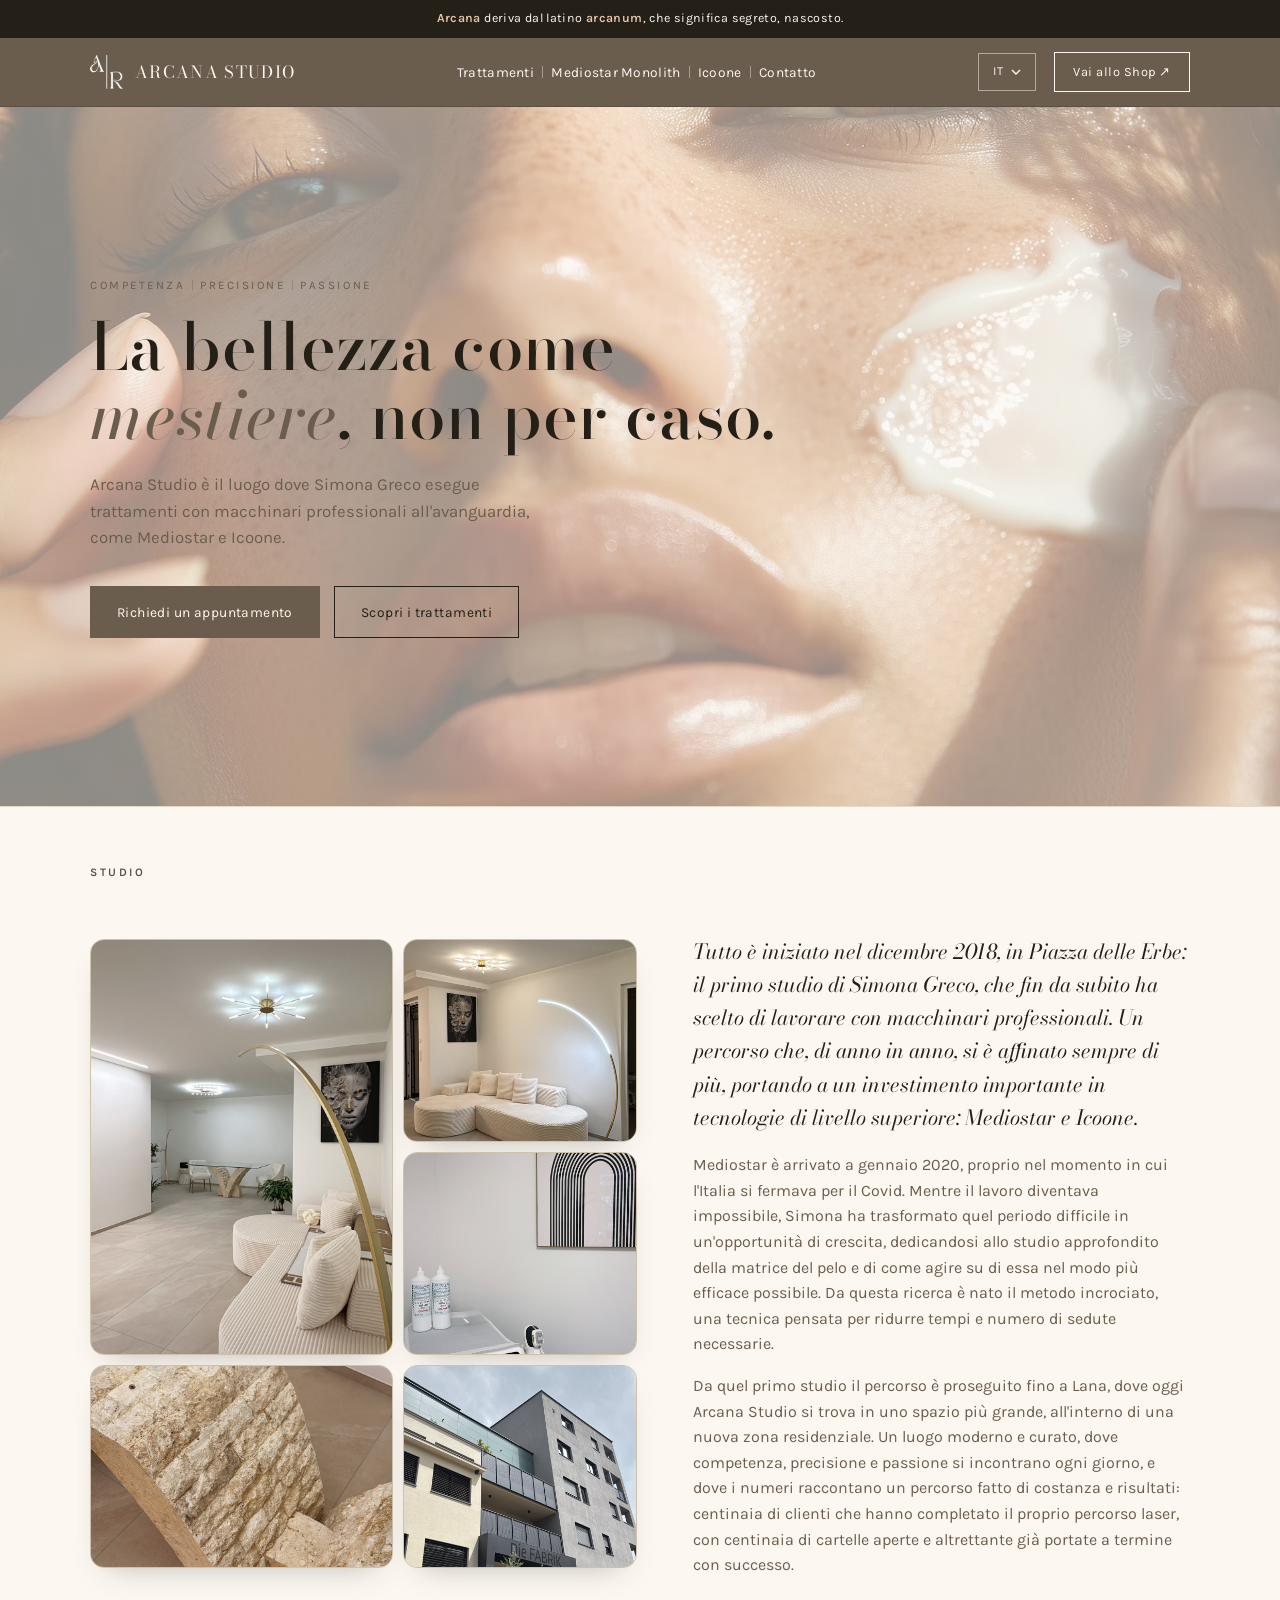
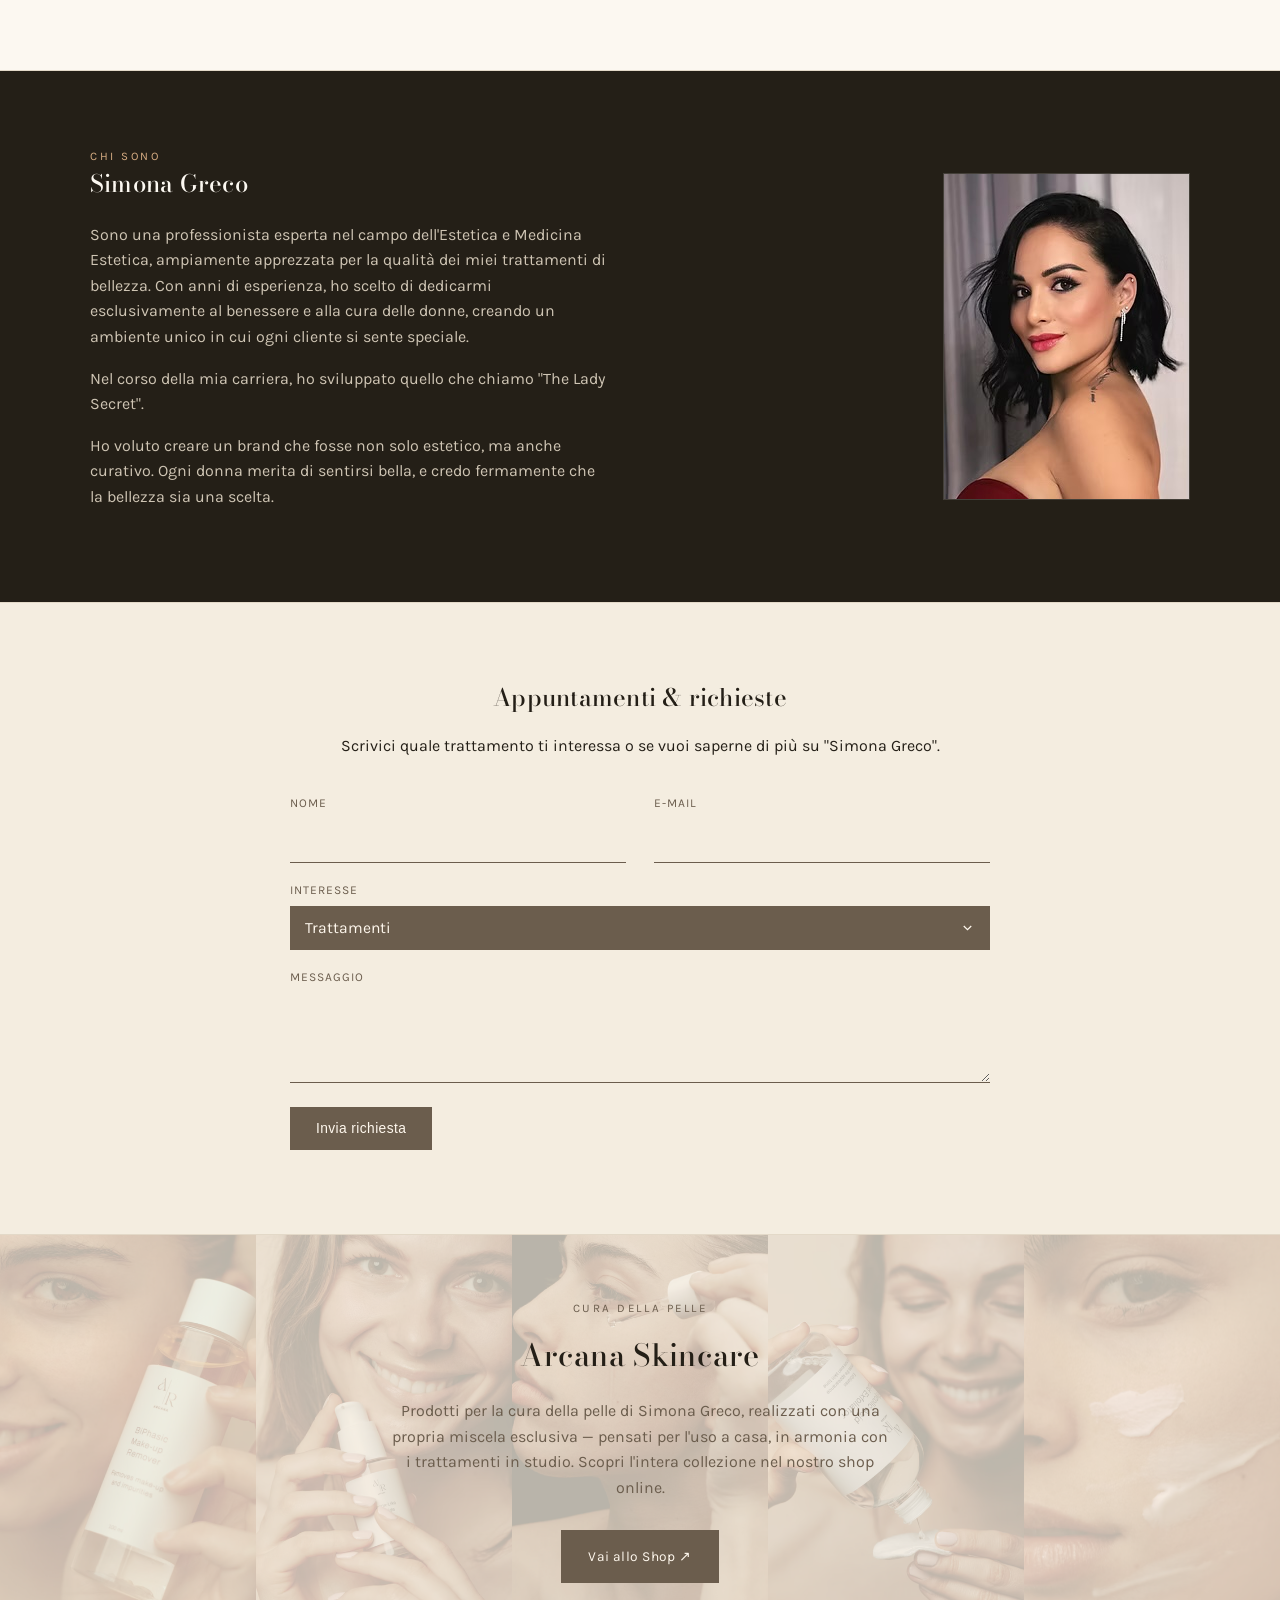
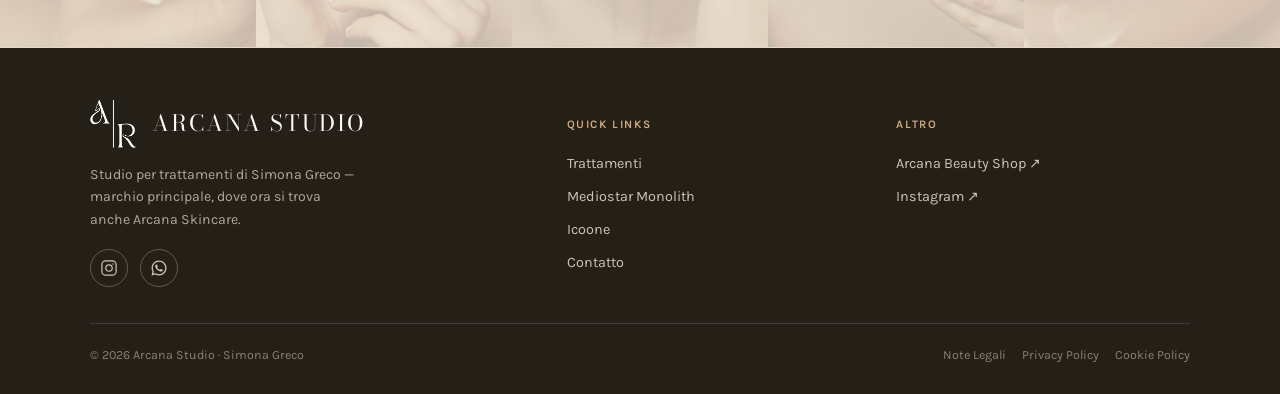
==== commit 90e164f6: "Update legal contact info, remove draft notice, update company name - Impressum & Privacy: new addre" ====
--- a/index.html
+++ b/index.html
@@ -808,7 +808,6 @@
         <a href="privacy.html" data-i18n="footer.privacyPolicy">Datenschutz</a>
         <a href="cookie.html" data-i18n="footer.cookiePolicy">Cookies</a>
       </div>
-      <span data-i18n="footer.draftnote">Entwurf — nicht die endgültige Version</span>
     </div>
   </div>
 </footer>
@@ -850,7 +849,7 @@
       "footer.tagline":"Studio für Behandlungen von Simona Greco — Hauptmarke, bei der es jetzt auch Arcana Skincare gibt.",
       "footer.studioHeading":"Studio","footer.quickLinks":"Quick Links","footer.linkAbout":"Über uns","footer.linkTreatments":"Behandlungen","footer.linkClass":"Simona Greco","footer.linkContact":"Kontakt",
       "footer.moreHeading":"Mehr","footer.linkShop":"Arcana Beauty Shop ↗","footer.linkInstagram":"Instagram ↗",
-      "footer.copyright":"© 2026 Arcana Studio · Simona Greco","footer.draftnote":"Entwurf — nicht die endgültige Version",
+      "footer.copyright":"© 2026 Arcana Studio · Simona Greco",
       "footer.legalNotice":"Impressum","footer.privacyPolicy":"Datenschutz","footer.cookiePolicy":"Cookies",
       "meta.title":"Arcana Studio — Simona Greco","meta.description":"Arcana Studio von Simona Greco: Behandlungen, Rituale und Ausbildung."
     },
@@ -888,7 +887,7 @@
       "footer.tagline":"Studio per trattamenti di Simona Greco — marchio principale, dove ora si trova anche Arcana Skincare.",
       "footer.studioHeading":"Studio","footer.quickLinks":"Quick Links","footer.linkAbout":"Chi siamo","footer.linkTreatments":"Trattamenti","footer.linkClass":"Simona Greco","footer.linkContact":"Contatto",
       "footer.moreHeading":"Altro","footer.linkShop":"Arcana Beauty Shop ↗","footer.linkInstagram":"Instagram ↗",
-      "footer.copyright":"© 2026 Arcana Studio · Simona Greco","footer.draftnote":"Bozza — non è la versione definitiva",
+      "footer.copyright":"© 2026 Arcana Studio · Simona Greco",
       "footer.legalNotice":"Note Legali","footer.privacyPolicy":"Privacy Policy","footer.cookiePolicy":"Cookie Policy",
       "meta.title":"Arcana Studio — Simona Greco","meta.description":"Arcana Studio di Simona Greco: trattamenti, rituali e formazione."
     },
@@ -926,7 +925,7 @@
       "footer.tagline":"Treatment studio by Simona Greco — the main brand, now also home to Arcana Skincare.",
       "footer.studioHeading":"Studio","footer.quickLinks":"Quick Links","footer.linkAbout":"About","footer.linkTreatments":"Treatments","footer.linkClass":"Simona Greco","footer.linkContact":"Contact",
       "footer.moreHeading":"More","footer.linkShop":"Arcana Beauty Shop ↗","footer.linkInstagram":"Instagram ↗",
-      "footer.copyright":"© 2026 Arcana Studio · Simona Greco","footer.draftnote":"Draft — not the final version",
+      "footer.copyright":"© 2026 Arcana Studio · Simona Greco",
       "footer.legalNotice":"Legal Notice","footer.privacyPolicy":"Privacy Policy","footer.cookiePolicy":"Cookie Policy",
       "meta.title":"Arcana Studio — Simona Greco","meta.description":"Arcana Studio by Simona Greco: treatments, rituals and training."
     },
@@ -964,7 +963,7 @@
       "footer.tagline":"Studio de soins de Simona Greco — marque principale, où se trouve désormais aussi Arcana Skincare.",
       "footer.studioHeading":"Studio","footer.quickLinks":"Quick Links","footer.linkAbout":"À propos","footer.linkTreatments":"Soins","footer.linkClass":"Simona Greco","footer.linkContact":"Contact",
       "footer.moreHeading":"Plus","footer.linkShop":"Arcana Beauty Shop ↗","footer.linkInstagram":"Instagram ↗",
-      "footer.copyright":"© 2026 Arcana Studio · Simona Greco","footer.draftnote":"Brouillon — pas la version définitive",
+      "footer.copyright":"© 2026 Arcana Studio · Simona Greco",
       "footer.legalNotice":"Mentions légales","footer.privacyPolicy":"Confidentialité","footer.cookiePolicy":"Cookies",
       "meta.title":"Arcana Studio — Simona Greco","meta.description":"Arcana Studio par Simona Greco : soins, rituels et formation."
     },
@@ -1002,7 +1001,7 @@
       "footer.tagline":"Estudio de tratamientos de Simona Greco — marca principal, donde ahora también se encuentra Arcana Skincare.",
       "footer.studioHeading":"Estudio","footer.quickLinks":"Quick Links","footer.linkAbout":"Sobre nosotros","footer.linkTreatments":"Tratamientos","footer.linkClass":"Simona Greco","footer.linkContact":"Contacto",
       "footer.moreHeading":"Más","footer.linkShop":"Arcana Beauty Shop ↗","footer.linkInstagram":"Instagram ↗",
-      "footer.copyright":"© 2026 Arcana Studio · Simona Greco","footer.draftnote":"Borrador — no es la versión definitiva",
+      "footer.copyright":"© 2026 Arcana Studio · Simona Greco",
       "footer.legalNotice":"Aviso Legal","footer.privacyPolicy":"Política de Privacidad","footer.cookiePolicy":"Política de Cookies",
       "meta.title":"Arcana Studio — Simona Greco","meta.description":"Arcana Studio de Simona Greco: tratamientos, rituales y formación."
     }
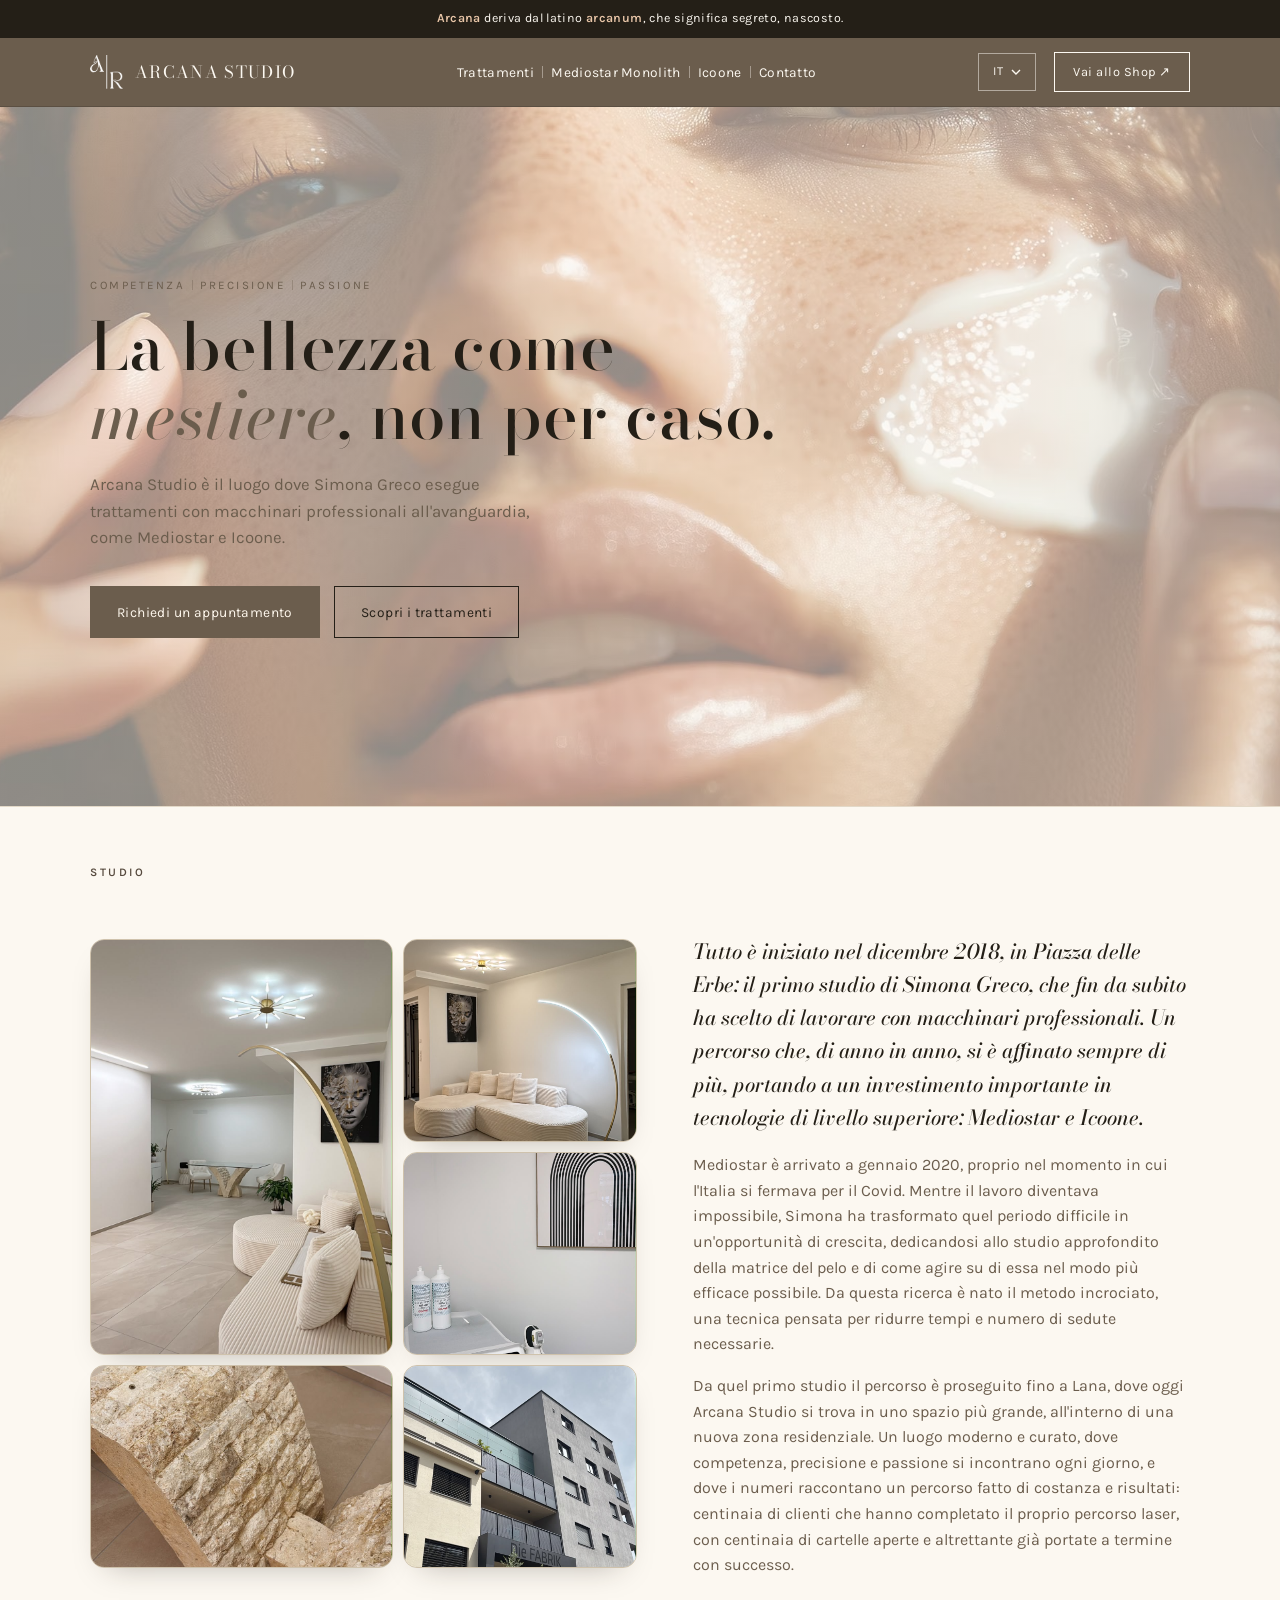
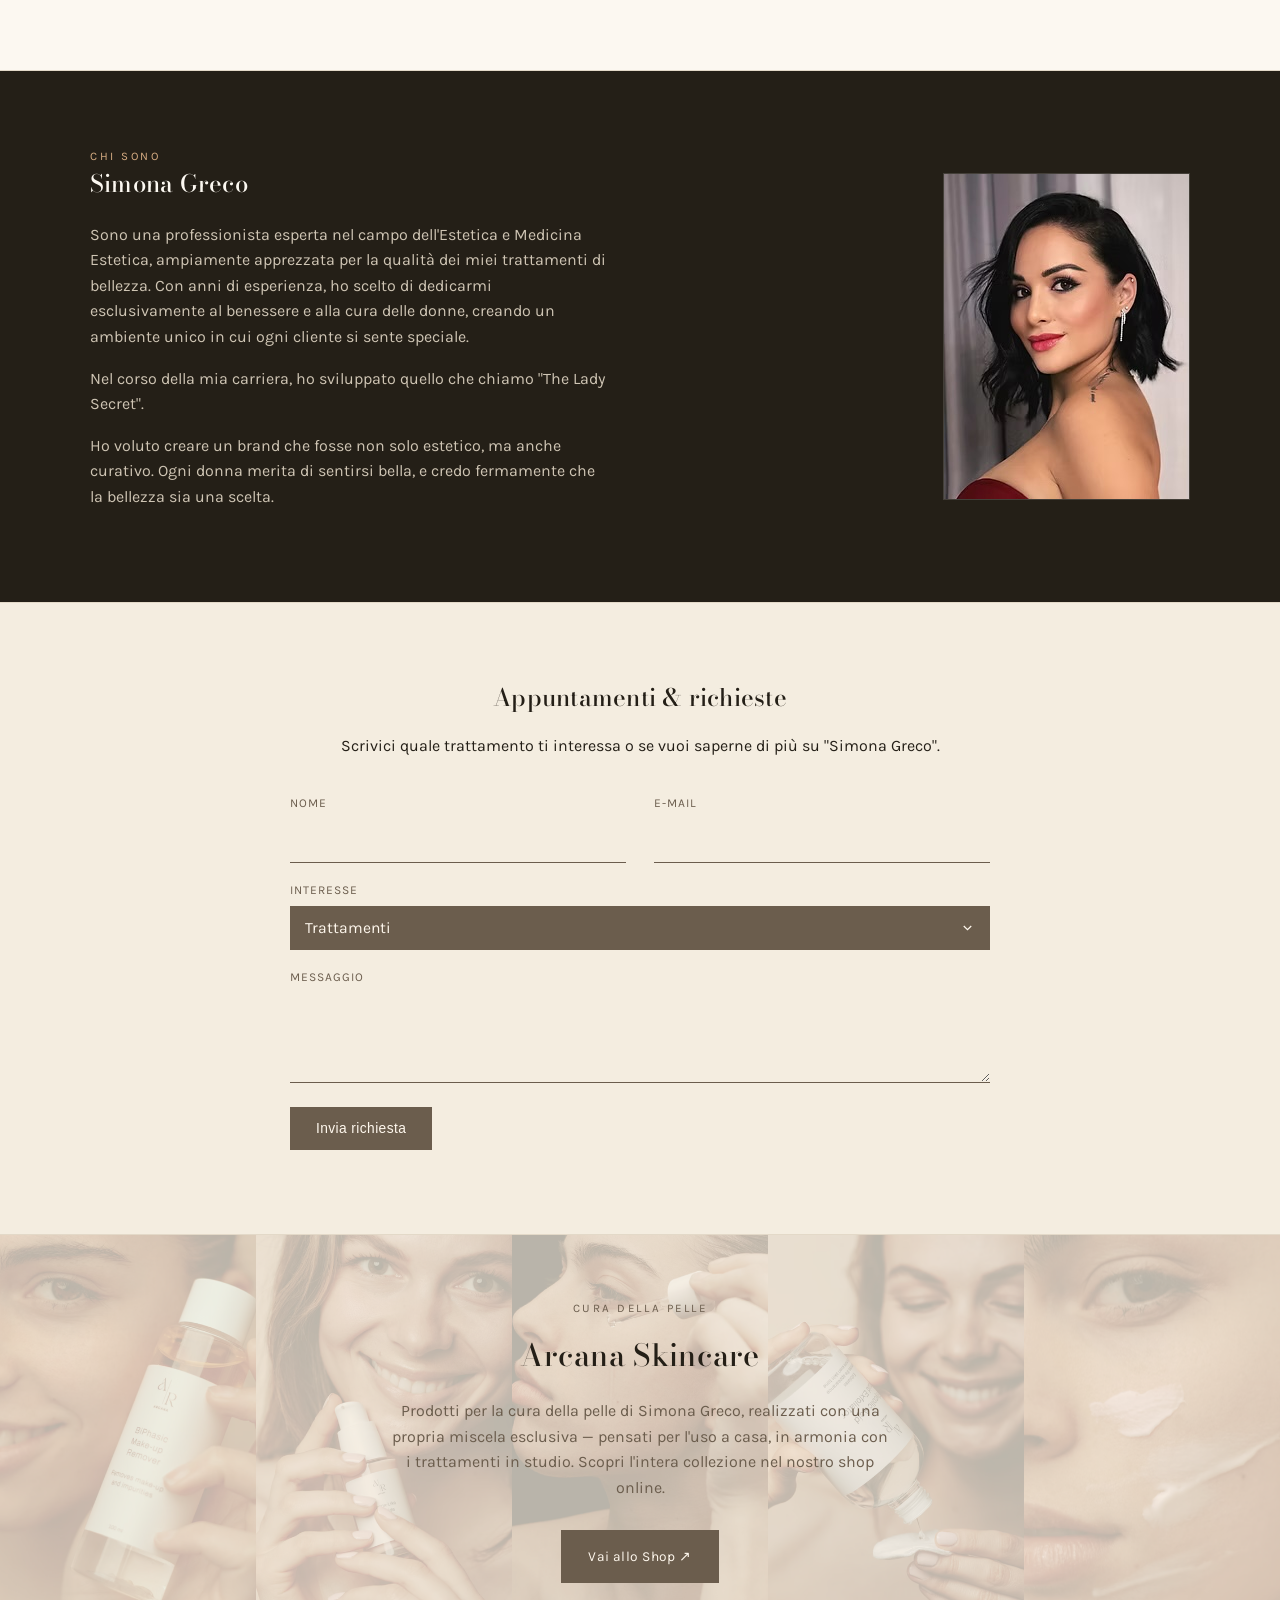
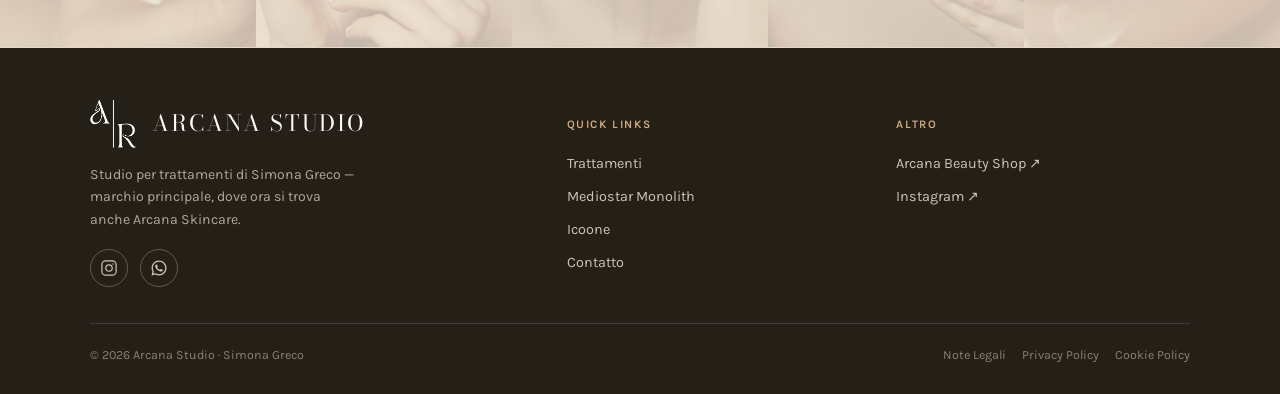
==== commit d643d033: "Self-host Google Fonts instead of loading from Google's servers Removes the automatic transfer of vi" ====
--- a/index.html
+++ b/index.html
@@ -9,9 +9,7 @@
 <link rel="icon" href="favicon.ico" sizes="any">
 <title>Arcana Studio — Simona Greco</title>
 <meta name="description" content="Arcana Studio von Simona Greco: Behandlungen, Rituale und Ausbildung.">
-<link rel="preconnect" href="https://fonts.googleapis.com">
-<link rel="preconnect" href="https://fonts.gstatic.com" crossorigin>
-<link href="https://fonts.googleapis.com/css2?family=Bodoni+Moda:ital,opsz,wght@0,6..96,400..500;0,6..96,600;1,6..96,500&family=Karla:ital,wght@0,300;0,400;0,500;0,600;1,400&display=swap" rel="stylesheet">
+<link rel="stylesheet" href="assets/fonts.css">
 <style>
   :root{
     --cream:#FCF8F1;
--- a/assets/fonts.css
+++ b/assets/fonts.css
@@ -0,0 +1,56 @@
+@font-face {
+  font-family: 'Bodoni Moda';
+  font-style: italic;
+  font-weight: 500;
+  font-display: swap;
+  src: url('fonts/bodoni-moda-italic-500.woff2') format('woff2');
+}
+@font-face {
+  font-family: 'Bodoni Moda';
+  font-style: normal;
+  font-weight: 400 500;
+  font-display: swap;
+  src: url('fonts/bodoni-moda-normal-variable.woff2') format('woff2');
+}
+@font-face {
+  font-family: 'Bodoni Moda';
+  font-style: normal;
+  font-weight: 600;
+  font-display: swap;
+  src: url('fonts/bodoni-moda-normal-variable.woff2') format('woff2');
+}
+@font-face {
+  font-family: 'Karla';
+  font-style: italic;
+  font-weight: 400;
+  font-display: swap;
+  src: url('fonts/karla-italic-400.woff2') format('woff2');
+}
+@font-face {
+  font-family: 'Karla';
+  font-style: normal;
+  font-weight: 300;
+  font-display: swap;
+  src: url('fonts/karla-normal-variable.woff2') format('woff2');
+}
+@font-face {
+  font-family: 'Karla';
+  font-style: normal;
+  font-weight: 400;
+  font-display: swap;
+  src: url('fonts/karla-normal-variable.woff2') format('woff2');
+}
+@font-face {
+  font-family: 'Karla';
+  font-style: normal;
+  font-weight: 500;
+  font-display: swap;
+  src: url('fonts/karla-normal-variable.woff2') format('woff2');
+}
+@font-face {
+  font-family: 'Karla';
+  font-style: normal;
+  font-weight: 600;
+  font-display: swap;
+  src: url('fonts/karla-normal-variable.woff2') format('woff2');
+}
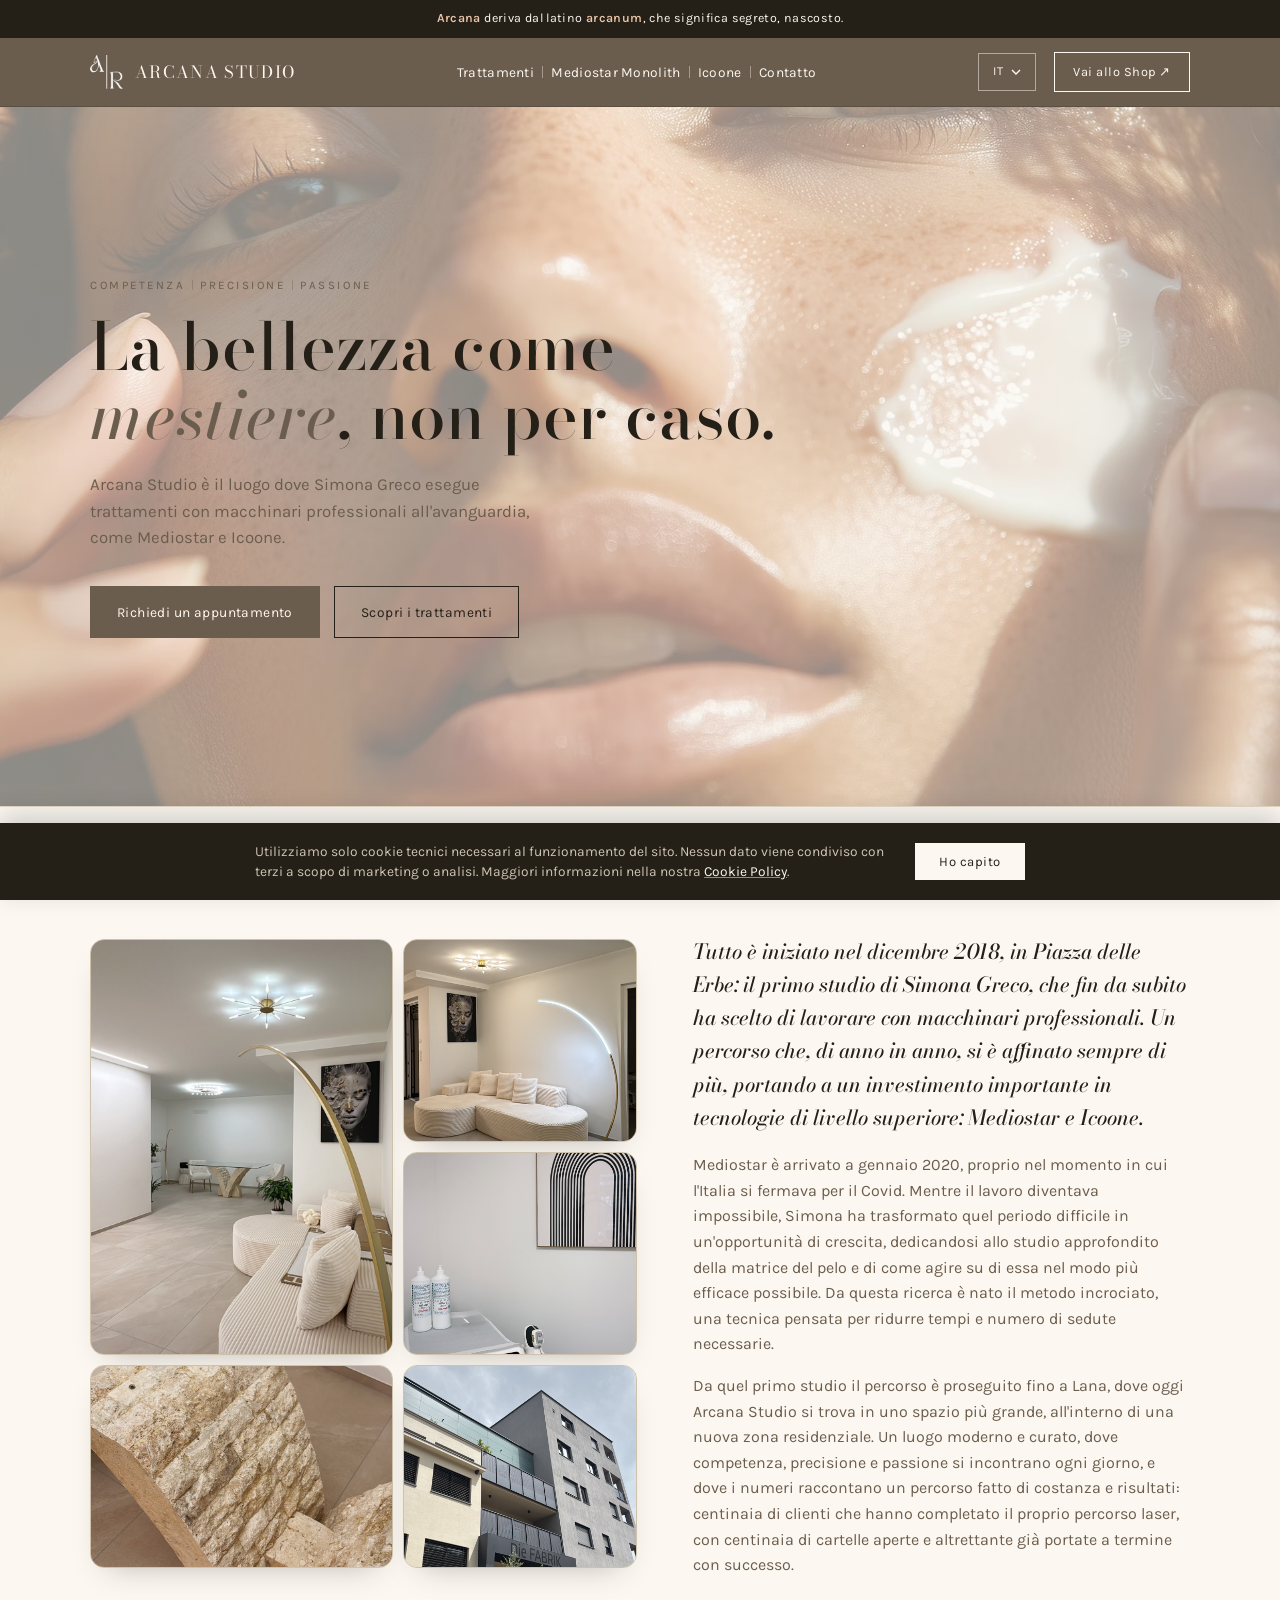
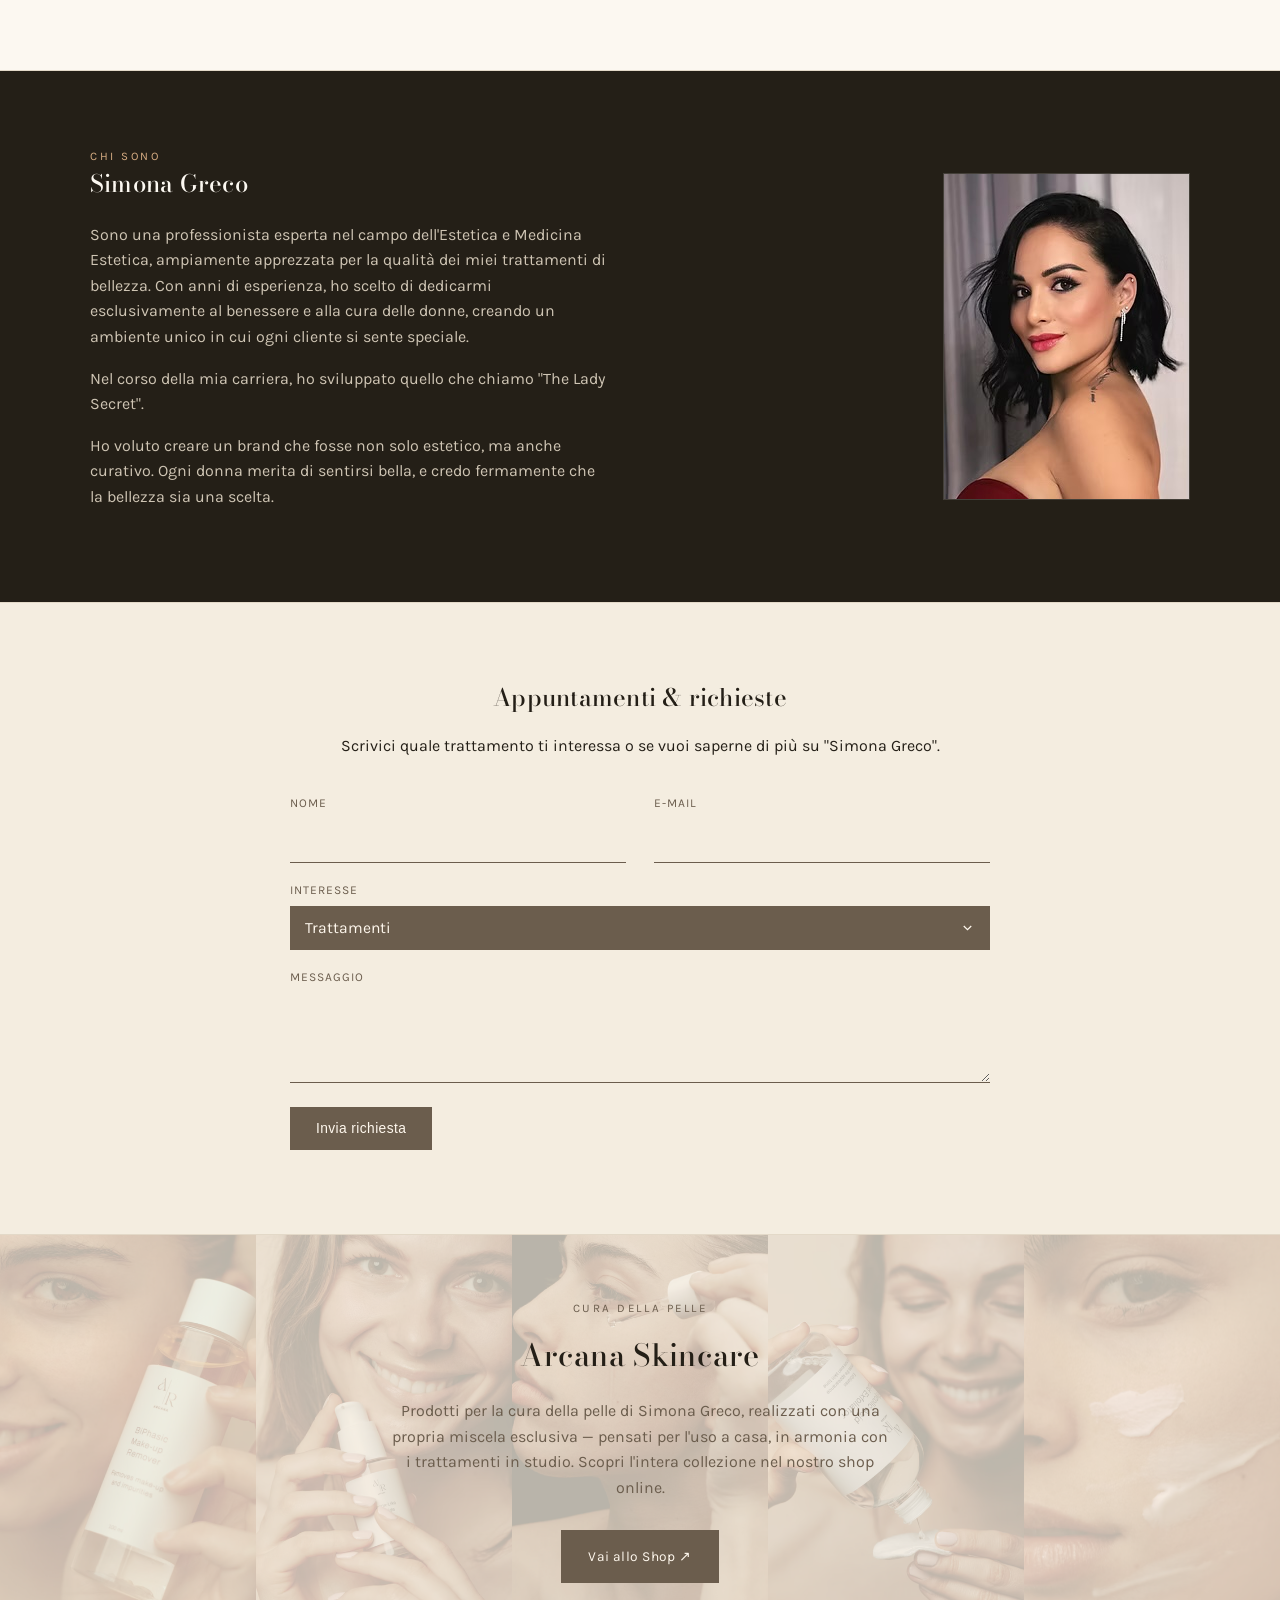
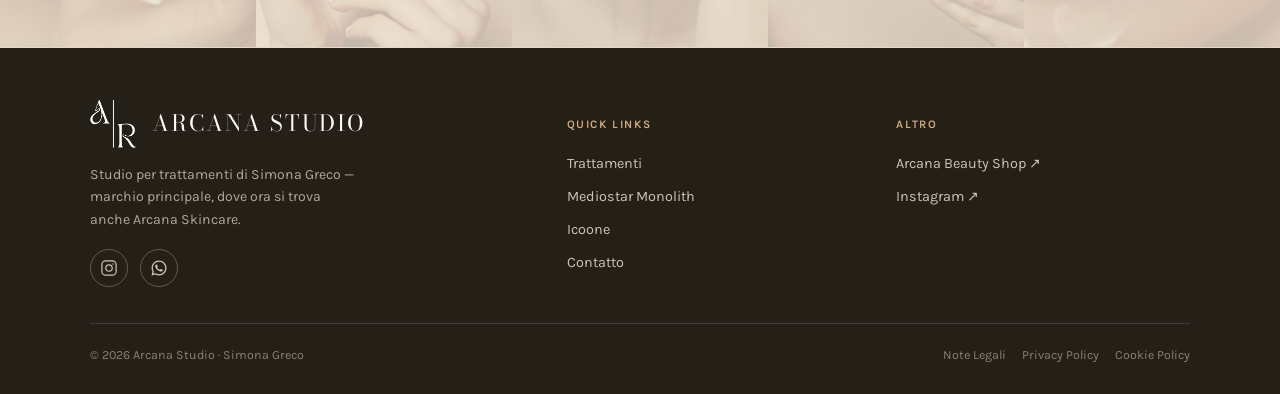
==== commit 29b99691: "Add cookie consent banner Co-Authored-By: Claude Sonnet 5 <noreply@anthropic.com>" ====
--- a/index.html
+++ b/index.html
@@ -594,6 +594,13 @@
 
   /* ---------- footer ---------- */
   footer{background:var(--ink);color:#CFC5B4;padding-block:52px 28px;}
+  .cookie-banner{position:fixed;left:0;right:0;bottom:0;z-index:200;background:var(--ink);color:#CFC5B4;padding:18px 24px;display:flex;align-items:center;justify-content:center;gap:20px;flex-wrap:wrap;box-shadow:0 -8px 24px rgba(0,0,0,0.18);}
+  .cookie-banner[hidden]{display:none;}
+  .cookie-banner p{margin:0;font-size:0.86rem;max-width:640px;line-height:1.5;}
+  .cookie-banner p a{color:var(--cream);text-decoration:underline;text-decoration-color:rgba(252,248,241,0.5);}
+  .cookie-banner p a:hover{text-decoration-color:var(--cream);}
+  .cookie-banner-btn{background:var(--cream);color:var(--ink);border:none;padding:11px 24px;font-size:0.82rem;letter-spacing:0.04em;cursor:pointer;white-space:nowrap;flex-shrink:0;font-family:'Karla',-apple-system,sans-serif;transition:background 0.15s;}
+  .cookie-banner-btn:hover{background:#E9C6A8;}
   .foot-grid{
     display:grid;grid-template-columns:1fr;gap:36px;
     padding-bottom:36px;border-bottom:1px solid rgba(255,255,255,0.12);
@@ -810,6 +817,11 @@
   </div>
 </footer>
 
+<div class="cookie-banner" id="cookie-banner" hidden>
+  <p data-i18n="cookiebanner.text">Wir verwenden ausschließlich technisch notwendige Cookies für den Betrieb dieser Website. Es werden keine Daten zu Marketing- oder Analysezwecken an Dritte weitergegeben. Mehr dazu in unserer <a href="cookie.html">Cookie-Richtlinie</a>.</p>
+  <button type="button" class="cookie-banner-btn" id="cookie-accept" data-i18n="cookiebanner.accept">Verstanden</button>
+</div>
+
 <script>
 (function(){
   var translations = {
@@ -848,7 +860,7 @@
       "footer.studioHeading":"Studio","footer.quickLinks":"Quick Links","footer.linkAbout":"Über uns","footer.linkTreatments":"Behandlungen","footer.linkClass":"Simona Greco","footer.linkContact":"Kontakt",
       "footer.moreHeading":"Mehr","footer.linkShop":"Arcana Beauty Shop ↗","footer.linkInstagram":"Instagram ↗",
       "footer.copyright":"© 2026 Arcana Studio · Simona Greco",
-      "footer.legalNotice":"Impressum","footer.privacyPolicy":"Datenschutz","footer.cookiePolicy":"Cookies",
+      "footer.legalNotice":"Impressum","footer.privacyPolicy":"Datenschutz","footer.cookiePolicy":"Cookies","cookiebanner.text":"Wir verwenden ausschließlich technisch notwendige Cookies für den Betrieb dieser Website. Es werden keine Daten zu Marketing- oder Analysezwecken an Dritte weitergegeben. Mehr dazu in unserer <a href=\"cookie.html\">Cookie-Richtlinie</a>.","cookiebanner.accept":"Verstanden",
       "meta.title":"Arcana Studio — Simona Greco","meta.description":"Arcana Studio von Simona Greco: Behandlungen, Rituale und Ausbildung."
     },
     it: {
@@ -886,7 +898,7 @@
       "footer.studioHeading":"Studio","footer.quickLinks":"Quick Links","footer.linkAbout":"Chi siamo","footer.linkTreatments":"Trattamenti","footer.linkClass":"Simona Greco","footer.linkContact":"Contatto",
       "footer.moreHeading":"Altro","footer.linkShop":"Arcana Beauty Shop ↗","footer.linkInstagram":"Instagram ↗",
       "footer.copyright":"© 2026 Arcana Studio · Simona Greco",
-      "footer.legalNotice":"Note Legali","footer.privacyPolicy":"Privacy Policy","footer.cookiePolicy":"Cookie Policy",
+      "footer.legalNotice":"Note Legali","footer.privacyPolicy":"Privacy Policy","footer.cookiePolicy":"Cookie Policy","cookiebanner.text":"Utilizziamo solo cookie tecnici necessari al funzionamento del sito. Nessun dato viene condiviso con terzi a scopo di marketing o analisi. Maggiori informazioni nella nostra <a href=\"cookie.html\">Cookie Policy</a>.","cookiebanner.accept":"Ho capito",
       "meta.title":"Arcana Studio — Simona Greco","meta.description":"Arcana Studio di Simona Greco: trattamenti, rituali e formazione."
     },
     en: {
@@ -924,7 +936,7 @@
       "footer.studioHeading":"Studio","footer.quickLinks":"Quick Links","footer.linkAbout":"About","footer.linkTreatments":"Treatments","footer.linkClass":"Simona Greco","footer.linkContact":"Contact",
       "footer.moreHeading":"More","footer.linkShop":"Arcana Beauty Shop ↗","footer.linkInstagram":"Instagram ↗",
       "footer.copyright":"© 2026 Arcana Studio · Simona Greco",
-      "footer.legalNotice":"Legal Notice","footer.privacyPolicy":"Privacy Policy","footer.cookiePolicy":"Cookie Policy",
+      "footer.legalNotice":"Legal Notice","footer.privacyPolicy":"Privacy Policy","footer.cookiePolicy":"Cookie Policy","cookiebanner.text":"We only use strictly necessary cookies to run this website. No data is shared with third parties for marketing or analytics purposes. More information in our <a href=\"cookie.html\">Cookie Policy</a>.","cookiebanner.accept":"Got it",
       "meta.title":"Arcana Studio — Simona Greco","meta.description":"Arcana Studio by Simona Greco: treatments, rituals and training."
     },
     fr: {
@@ -962,7 +974,7 @@
       "footer.studioHeading":"Studio","footer.quickLinks":"Quick Links","footer.linkAbout":"À propos","footer.linkTreatments":"Soins","footer.linkClass":"Simona Greco","footer.linkContact":"Contact",
       "footer.moreHeading":"Plus","footer.linkShop":"Arcana Beauty Shop ↗","footer.linkInstagram":"Instagram ↗",
       "footer.copyright":"© 2026 Arcana Studio · Simona Greco",
-      "footer.legalNotice":"Mentions légales","footer.privacyPolicy":"Confidentialité","footer.cookiePolicy":"Cookies",
+      "footer.legalNotice":"Mentions légales","footer.privacyPolicy":"Confidentialité","footer.cookiePolicy":"Cookies","cookiebanner.text":"Nous utilisons uniquement des cookies techniques nécessaires au fonctionnement du site. Aucune donnée n'est partagée avec des tiers à des fins de marketing ou d'analyse. Plus d'informations dans notre <a href=\"cookie.html\">Politique de cookies</a>.","cookiebanner.accept":"Compris",
       "meta.title":"Arcana Studio — Simona Greco","meta.description":"Arcana Studio par Simona Greco : soins, rituels et formation."
     },
     es: {
@@ -1000,7 +1012,7 @@
       "footer.studioHeading":"Estudio","footer.quickLinks":"Quick Links","footer.linkAbout":"Sobre nosotros","footer.linkTreatments":"Tratamientos","footer.linkClass":"Simona Greco","footer.linkContact":"Contacto",
       "footer.moreHeading":"Más","footer.linkShop":"Arcana Beauty Shop ↗","footer.linkInstagram":"Instagram ↗",
       "footer.copyright":"© 2026 Arcana Studio · Simona Greco",
-      "footer.legalNotice":"Aviso Legal","footer.privacyPolicy":"Política de Privacidad","footer.cookiePolicy":"Política de Cookies",
+      "footer.legalNotice":"Aviso Legal","footer.privacyPolicy":"Política de Privacidad","footer.cookiePolicy":"Política de Cookies","cookiebanner.text":"Utilizamos únicamente cookies técnicas necesarias para el funcionamiento del sitio. No se comparten datos con terceros con fines de marketing o análisis. Más información en nuestra <a href=\"cookie.html\">Política de Cookies</a>.","cookiebanner.accept":"Entendido",
       "meta.title":"Arcana Studio — Simona Greco","meta.description":"Arcana Studio de Simona Greco: tratamientos, rituales y formación."
     }
   };
@@ -1121,5 +1133,20 @@
 })();
 </script>
 
+<script>
+(function(){
+  var banner = document.getElementById('cookie-banner');
+  var acceptBtn = document.getElementById('cookie-accept');
+  if(!banner || !acceptBtn) return;
+  var consent = null;
+  try{ consent = localStorage.getItem('arcanaCookieConsent'); }catch(e){}
+  if(consent !== 'accepted'){ banner.hidden = false; }
+  acceptBtn.addEventListener('click', function(){
+    try{ localStorage.setItem('arcanaCookieConsent', 'accepted'); }catch(e){}
+    banner.hidden = true;
+  });
+})();
+</script>
+
 </body>
 </html>
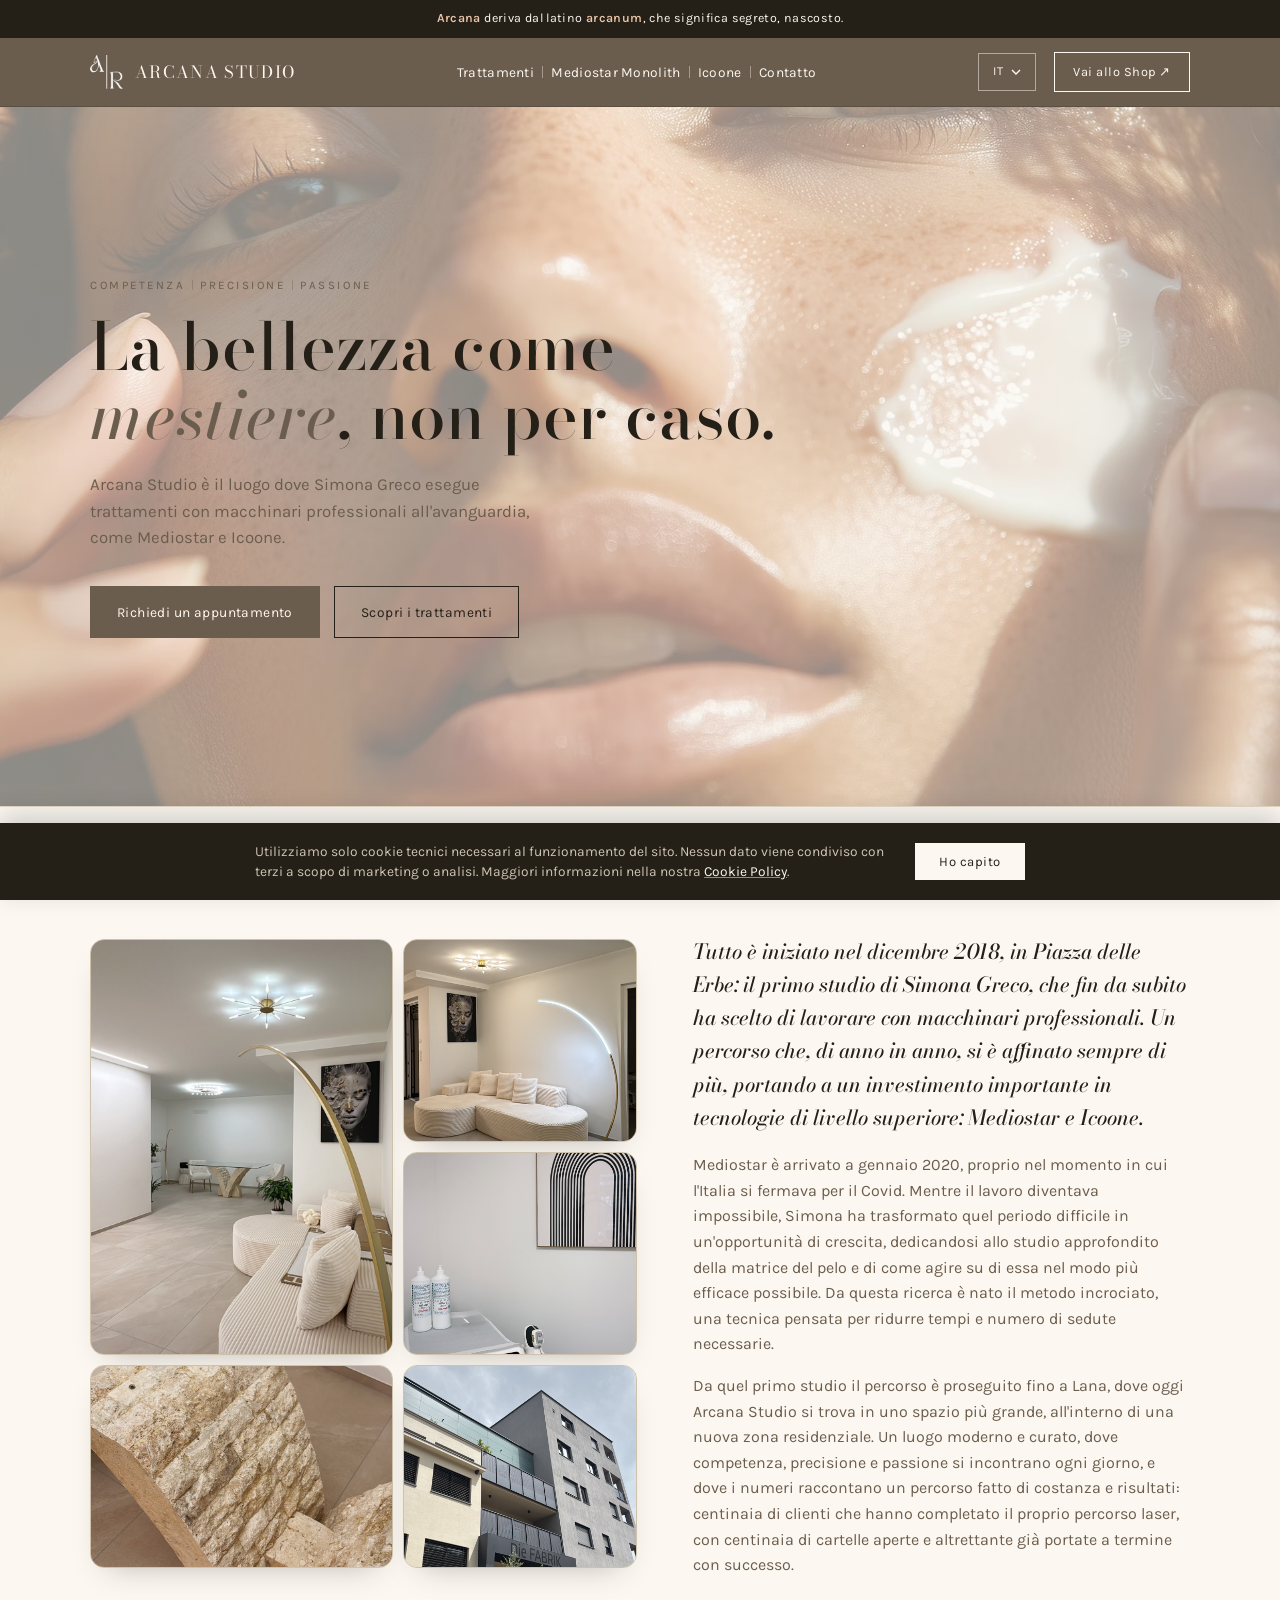
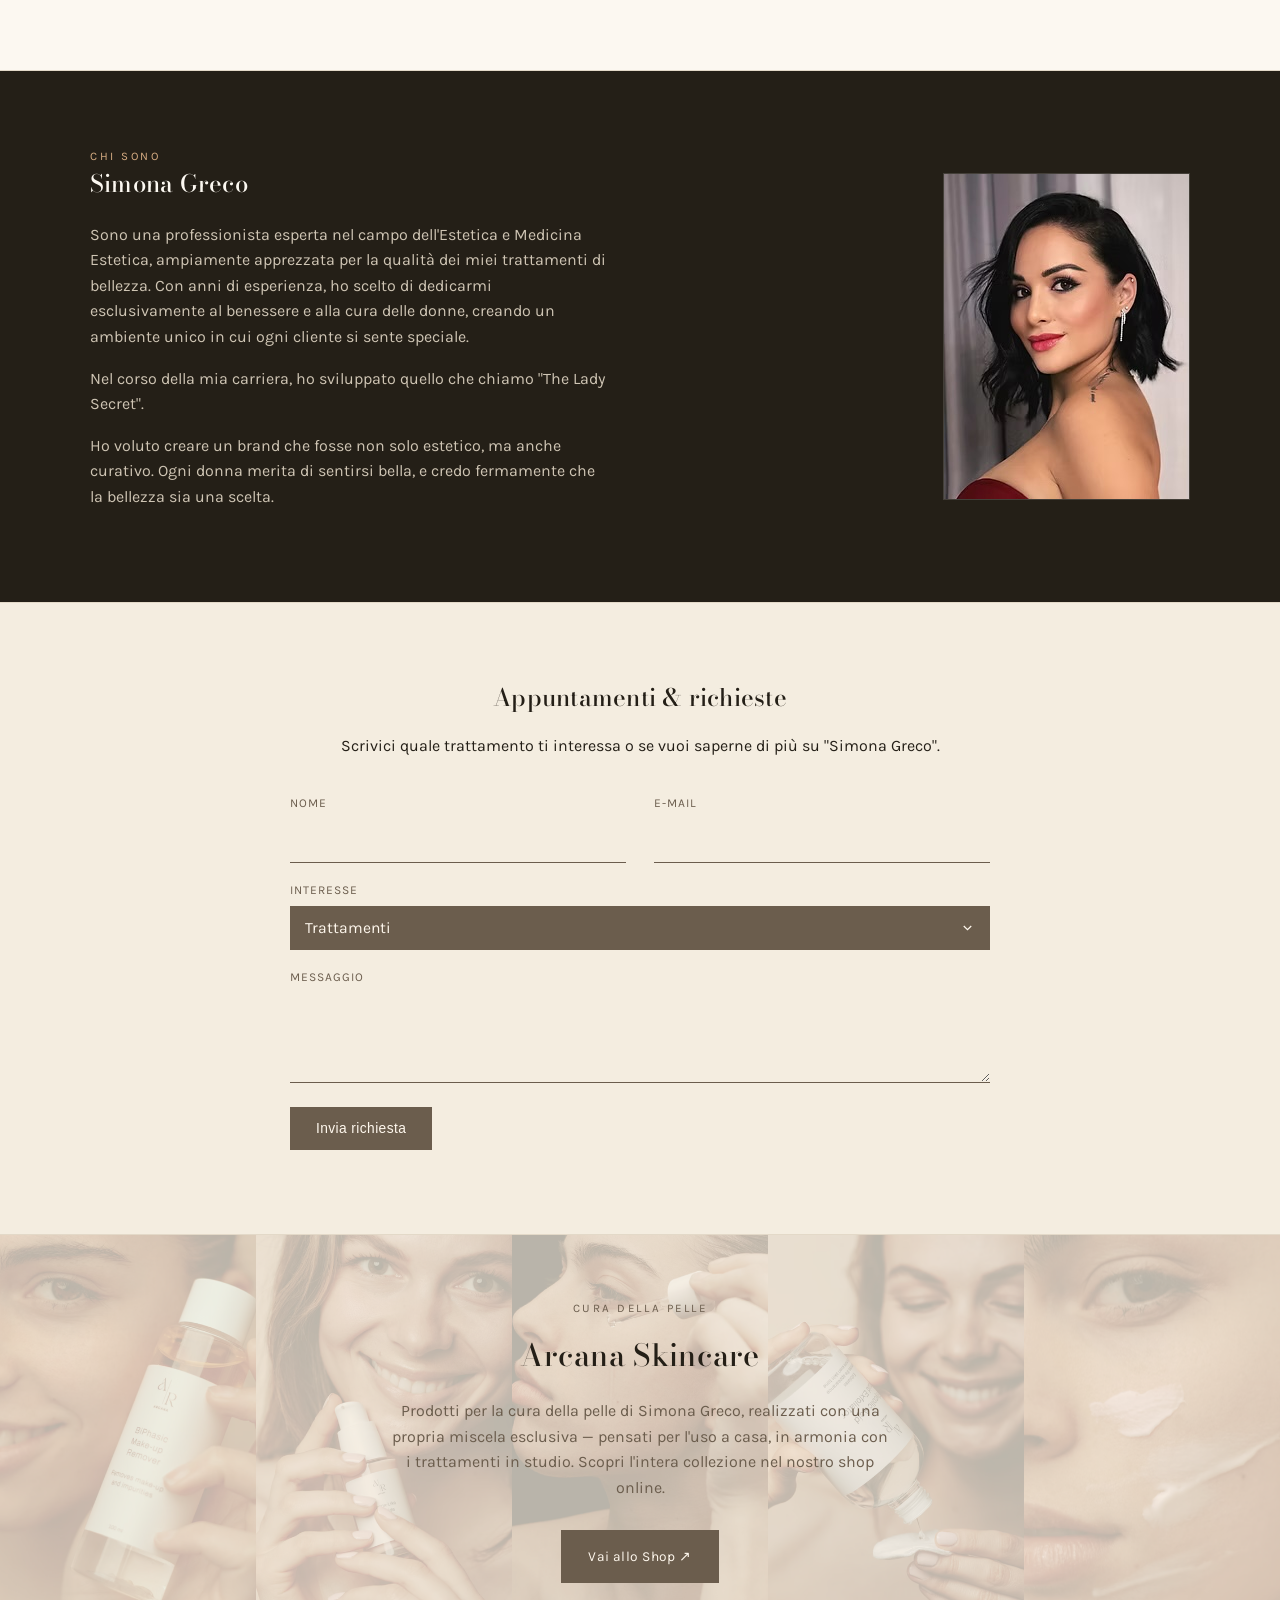
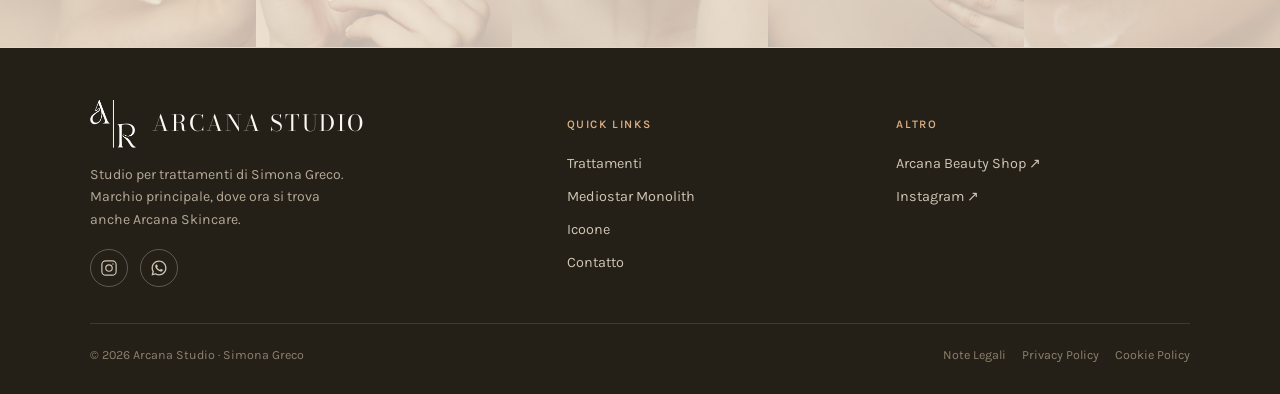
==== commit 6f5b4774: "Split footer tagline into two sentences after "Simona Greco" Co-Authored-By: Claude Sonnet 5 <norepl" ====
--- a/index.html
+++ b/index.html
@@ -783,7 +783,7 @@
           <img src="assets/logo-bianco.png" alt="Arcana Studio">
           <span class="foot-brand-word">Arcana Studio</span>
         </div>
-        <p data-i18n="footer.tagline">Studio für Behandlungen von Simona Greco — Hauptmarke, bei der es jetzt auch Arcana Skincare gibt.</p>
+        <p data-i18n="footer.tagline">Studio für Behandlungen von Simona Greco. Hauptmarke, bei der es jetzt auch Arcana Skincare gibt.</p>
         <div class="foot-social">
           <a href="https://www.instagram.com/arcanasimonagreco/" target="_blank" rel="noopener" aria-label="Instagram">
             <svg viewBox="0 0 24 24" fill="none" stroke="currentColor" stroke-width="1.6"><rect x="2.5" y="2.5" width="19" height="19" rx="5"/><circle cx="12" cy="12" r="4.3"/><circle cx="17.3" cy="6.7" r="0.9" fill="currentColor" stroke="none"/></svg>
@@ -856,7 +856,7 @@
       "info.contact.k":"Kontakt","info.contact.v":"[Platzhalter] hallo@arcanastudio.example · +43 000 000 000",
       "form.name":"Name","form.email":"E-Mail","form.interest":"Interesse","form.opt1":"Behandlungen","form.opt3":"Sonstiges",
       "form.message":"Nachricht","form.submit":"Anfrage senden","form.submitted":"Danke, wir melden uns!","form.error":"Fehler beim Senden. Bitte versuchen Sie es erneut.",
-      "footer.tagline":"Studio für Behandlungen von Simona Greco — Hauptmarke, bei der es jetzt auch Arcana Skincare gibt.",
+      "footer.tagline":"Studio für Behandlungen von Simona Greco. Hauptmarke, bei der es jetzt auch Arcana Skincare gibt.",
       "footer.studioHeading":"Studio","footer.quickLinks":"Quick Links","footer.linkAbout":"Über uns","footer.linkTreatments":"Behandlungen","footer.linkClass":"Simona Greco","footer.linkContact":"Kontakt",
       "footer.moreHeading":"Mehr","footer.linkShop":"Arcana Beauty Shop ↗","footer.linkInstagram":"Instagram ↗",
       "footer.copyright":"© 2026 Arcana Studio · Simona Greco",
@@ -894,7 +894,7 @@
       "info.contact.k":"Contatto","info.contact.v":"[Segnaposto] hallo@arcanastudio.example · +43 000 000 000",
       "form.name":"Nome","form.email":"E-mail","form.interest":"Interesse","form.opt1":"Trattamenti","form.opt3":"Altro",
       "form.message":"Messaggio","form.submit":"Invia richiesta","form.submitted":"Grazie, ti risponderemo presto!","form.error":"Errore durante l'invio. Riprova.",
-      "footer.tagline":"Studio per trattamenti di Simona Greco — marchio principale, dove ora si trova anche Arcana Skincare.",
+      "footer.tagline":"Studio per trattamenti di Simona Greco. Marchio principale, dove ora si trova anche Arcana Skincare.",
       "footer.studioHeading":"Studio","footer.quickLinks":"Quick Links","footer.linkAbout":"Chi siamo","footer.linkTreatments":"Trattamenti","footer.linkClass":"Simona Greco","footer.linkContact":"Contatto",
       "footer.moreHeading":"Altro","footer.linkShop":"Arcana Beauty Shop ↗","footer.linkInstagram":"Instagram ↗",
       "footer.copyright":"© 2026 Arcana Studio · Simona Greco",
@@ -932,7 +932,7 @@
       "info.contact.k":"Contact","info.contact.v":"[Placeholder] hallo@arcanastudio.example · +43 000 000 000",
       "form.name":"Name","form.email":"Email","form.interest":"Interest","form.opt1":"Treatments","form.opt3":"Other",
       "form.message":"Message","form.submit":"Send request","form.submitted":"Thank you, we'll be in touch!","form.error":"Something went wrong. Please try again.",
-      "footer.tagline":"Treatment studio by Simona Greco — the main brand, now also home to Arcana Skincare.",
+      "footer.tagline":"Treatment studio by Simona Greco. The main brand, now also home to Arcana Skincare.",
       "footer.studioHeading":"Studio","footer.quickLinks":"Quick Links","footer.linkAbout":"About","footer.linkTreatments":"Treatments","footer.linkClass":"Simona Greco","footer.linkContact":"Contact",
       "footer.moreHeading":"More","footer.linkShop":"Arcana Beauty Shop ↗","footer.linkInstagram":"Instagram ↗",
       "footer.copyright":"© 2026 Arcana Studio · Simona Greco",
@@ -970,7 +970,7 @@
       "info.contact.k":"Contact","info.contact.v":"[Provisoire] hallo@arcanastudio.example · +43 000 000 000",
       "form.name":"Nom","form.email":"E-mail","form.interest":"Intérêt","form.opt1":"Soins","form.opt3":"Autre",
       "form.message":"Message","form.submit":"Envoyer la demande","form.submitted":"Merci, nous revenons vers vous !","form.error":"Une erreur est survenue. Veuillez réessayer.",
-      "footer.tagline":"Studio de soins de Simona Greco — marque principale, où se trouve désormais aussi Arcana Skincare.",
+      "footer.tagline":"Studio de soins de Simona Greco. Marque principale, où se trouve désormais aussi Arcana Skincare.",
       "footer.studioHeading":"Studio","footer.quickLinks":"Quick Links","footer.linkAbout":"À propos","footer.linkTreatments":"Soins","footer.linkClass":"Simona Greco","footer.linkContact":"Contact",
       "footer.moreHeading":"Plus","footer.linkShop":"Arcana Beauty Shop ↗","footer.linkInstagram":"Instagram ↗",
       "footer.copyright":"© 2026 Arcana Studio · Simona Greco",
@@ -1008,7 +1008,7 @@
       "info.contact.k":"Contacto","info.contact.v":"[Marcador de posición] hallo@arcanastudio.example · +43 000 000 000",
       "form.name":"Nombre","form.email":"Correo electrónico","form.interest":"Interés","form.opt1":"Tratamientos","form.opt3":"Otro",
       "form.message":"Mensaje","form.submit":"Enviar solicitud","form.submitted":"¡Gracias, te responderemos pronto!","form.error":"Ha ocurrido un error. Inténtalo de nuevo.",
-      "footer.tagline":"Estudio de tratamientos de Simona Greco — marca principal, donde ahora también se encuentra Arcana Skincare.",
+      "footer.tagline":"Estudio de tratamientos de Simona Greco. Marca principal, donde ahora también se encuentra Arcana Skincare.",
       "footer.studioHeading":"Estudio","footer.quickLinks":"Quick Links","footer.linkAbout":"Sobre nosotros","footer.linkTreatments":"Tratamientos","footer.linkClass":"Simona Greco","footer.linkContact":"Contacto",
       "footer.moreHeading":"Más","footer.linkShop":"Arcana Beauty Shop ↗","footer.linkInstagram":"Instagram ↗",
       "footer.copyright":"© 2026 Arcana Studio · Simona Greco",
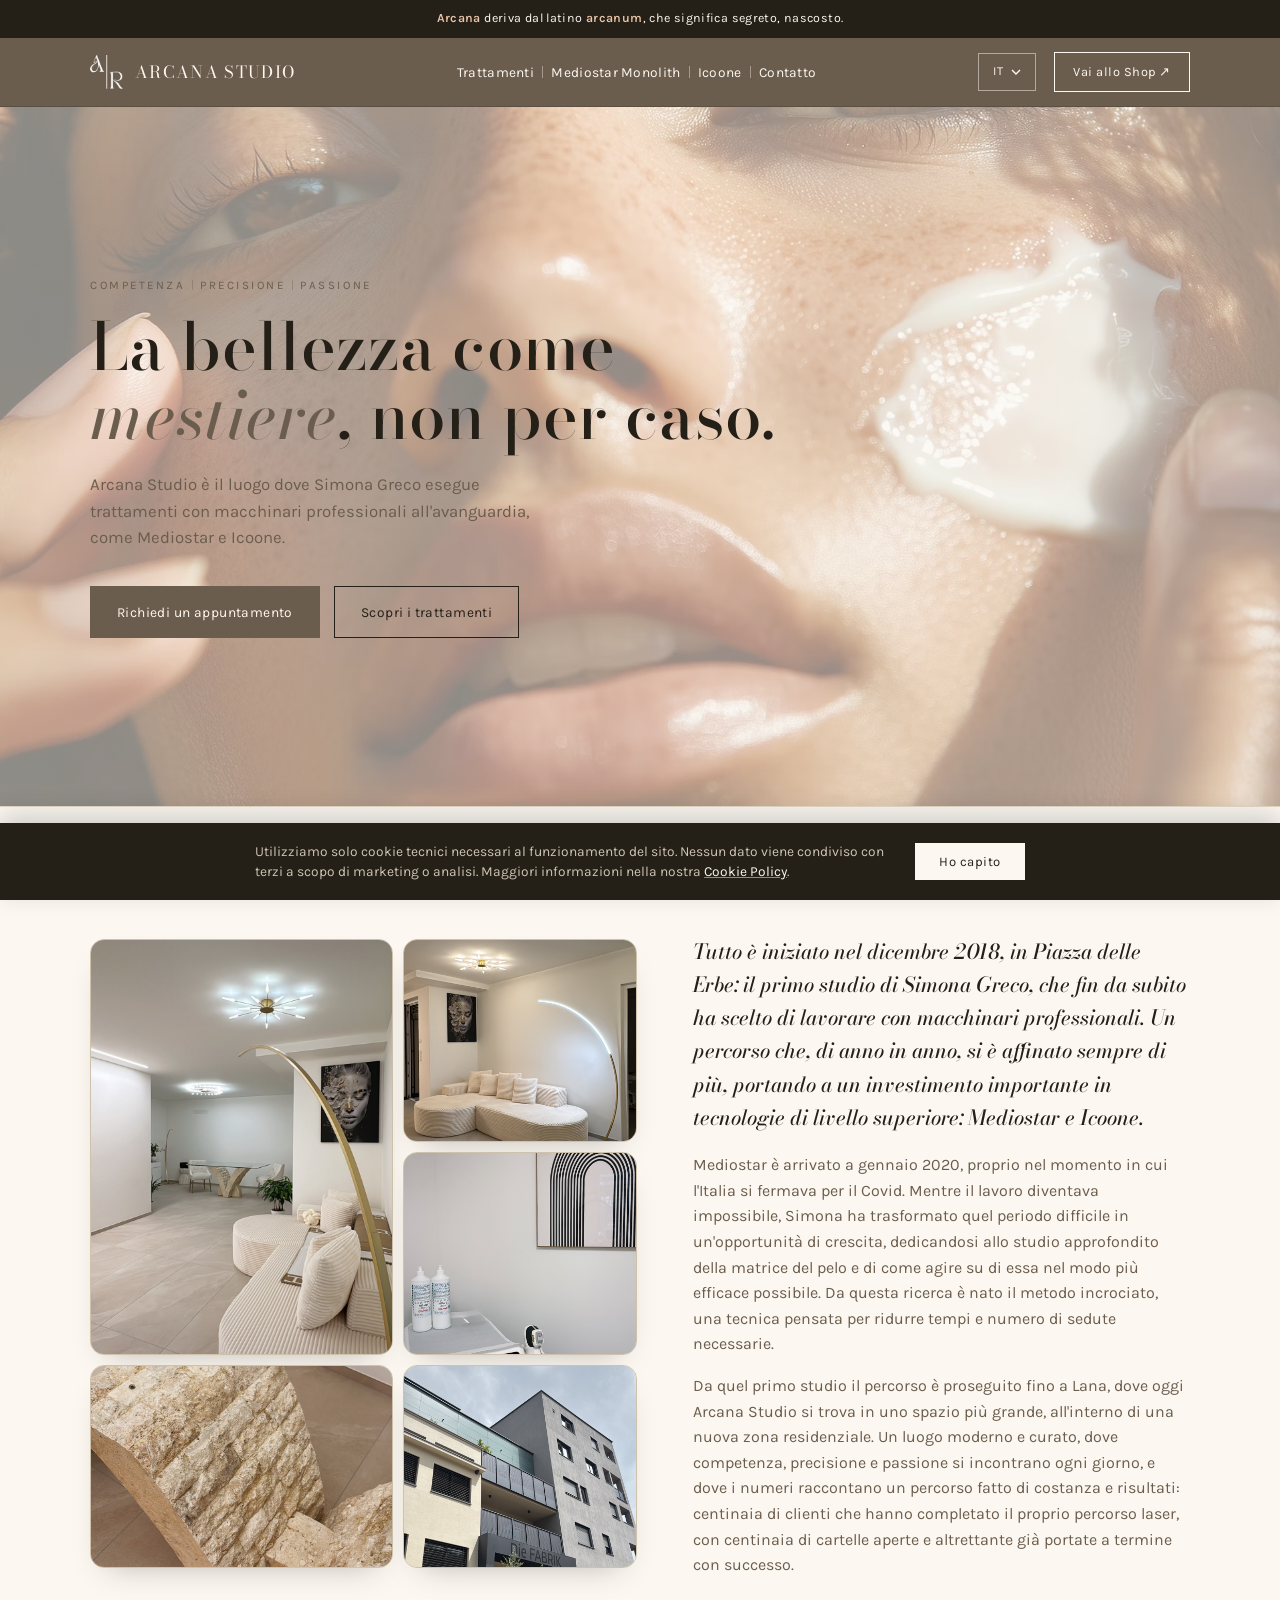
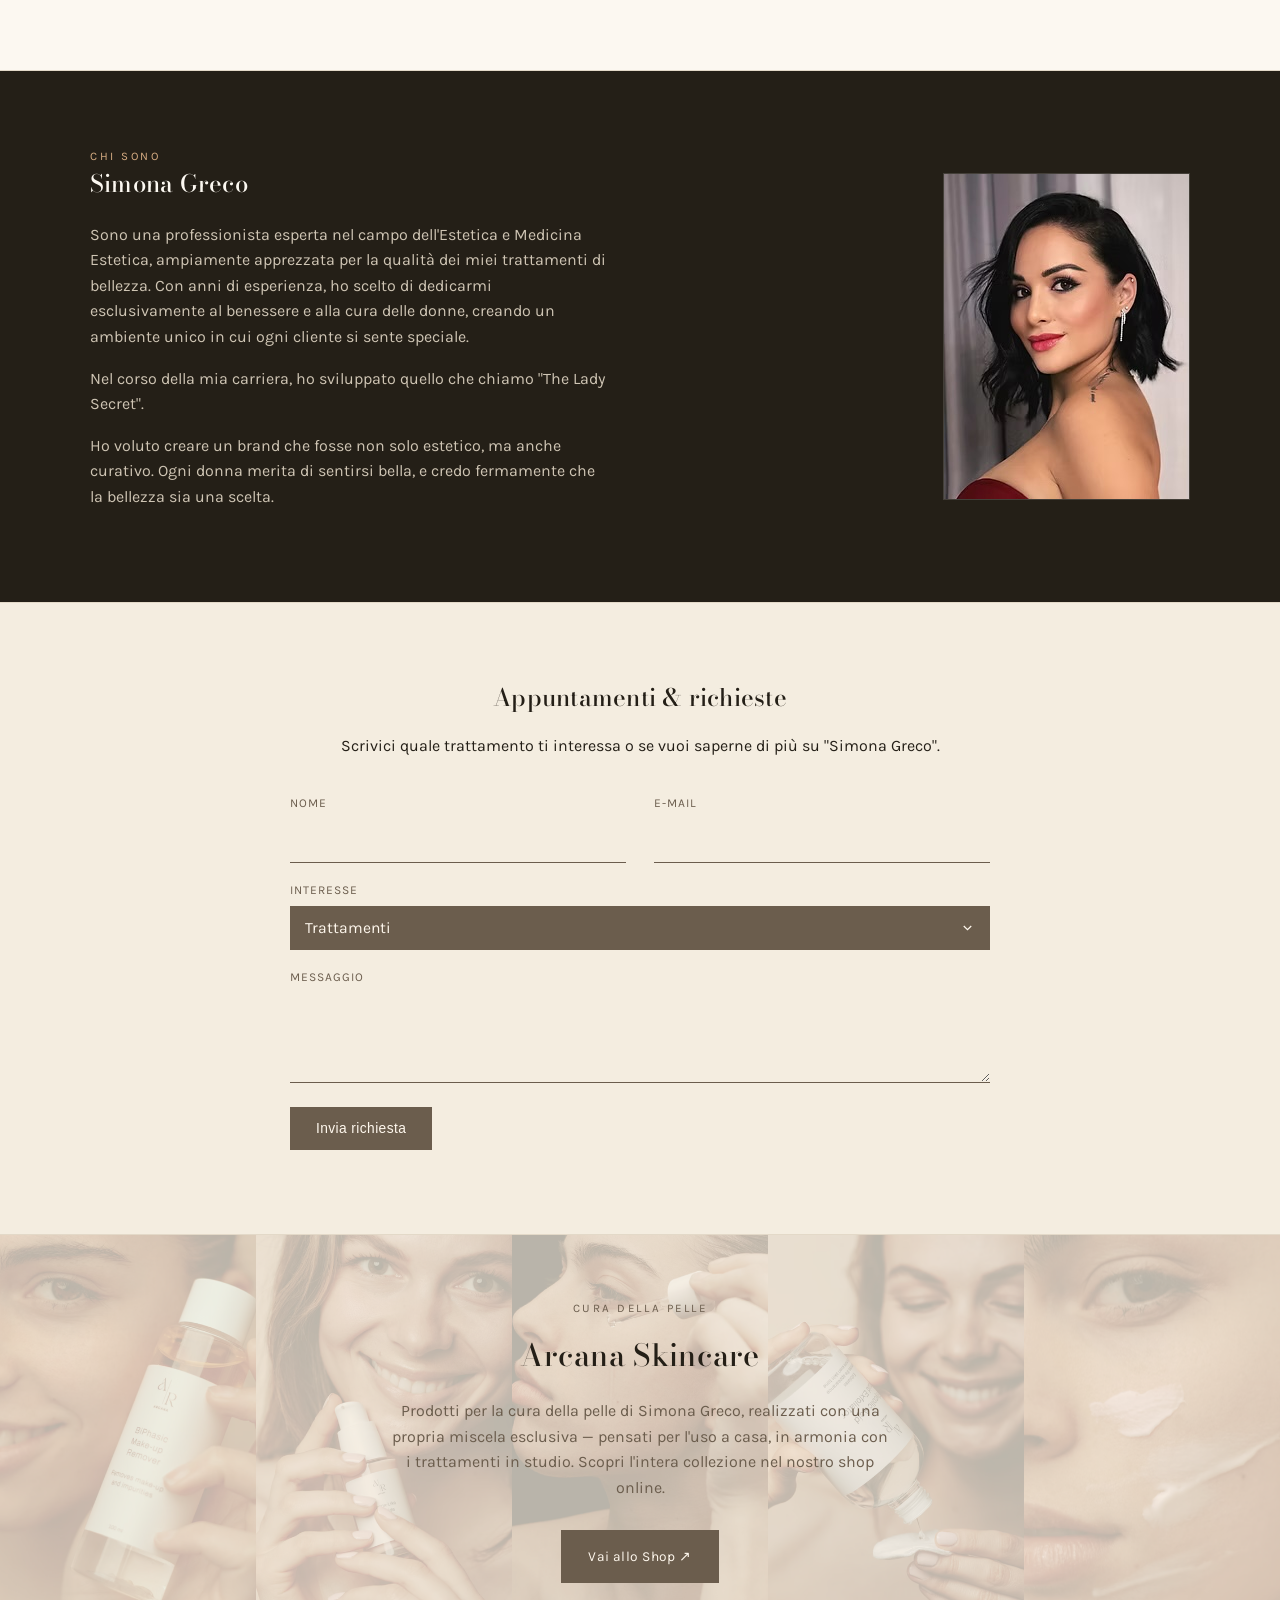
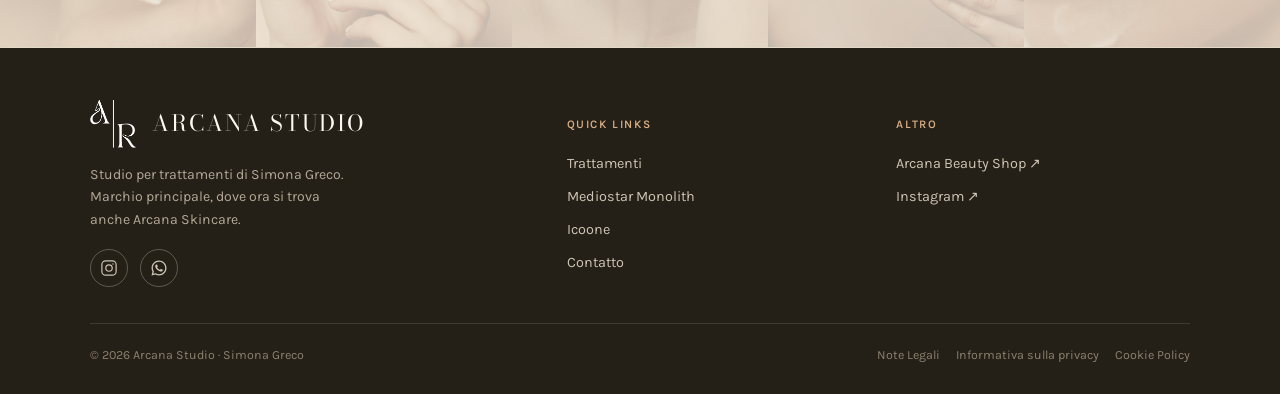
==== commit 022d2359: "Use correct Italian label for footer privacy link Change footer.privacyPolicy for IT from "Privacy P" ====
--- a/index.html
+++ b/index.html
@@ -898,7 +898,7 @@
       "footer.studioHeading":"Studio","footer.quickLinks":"Quick Links","footer.linkAbout":"Chi siamo","footer.linkTreatments":"Trattamenti","footer.linkClass":"Simona Greco","footer.linkContact":"Contatto",
       "footer.moreHeading":"Altro","footer.linkShop":"Arcana Beauty Shop ↗","footer.linkInstagram":"Instagram ↗",
       "footer.copyright":"© 2026 Arcana Studio · Simona Greco",
-      "footer.legalNotice":"Note Legali","footer.privacyPolicy":"Privacy Policy","footer.cookiePolicy":"Cookie Policy","cookiebanner.text":"Utilizziamo solo cookie tecnici necessari al funzionamento del sito. Nessun dato viene condiviso con terzi a scopo di marketing o analisi. Maggiori informazioni nella nostra <a href=\"cookie.html\">Cookie Policy</a>.","cookiebanner.accept":"Ho capito",
+      "footer.legalNotice":"Note Legali","footer.privacyPolicy":"Informativa sulla privacy","footer.cookiePolicy":"Cookie Policy","cookiebanner.text":"Utilizziamo solo cookie tecnici necessari al funzionamento del sito. Nessun dato viene condiviso con terzi a scopo di marketing o analisi. Maggiori informazioni nella nostra <a href=\"cookie.html\">Cookie Policy</a>.","cookiebanner.accept":"Ho capito",
       "meta.title":"Arcana Studio — Simona Greco","meta.description":"Arcana Studio di Simona Greco: trattamenti, rituali e formazione."
     },
     en: {
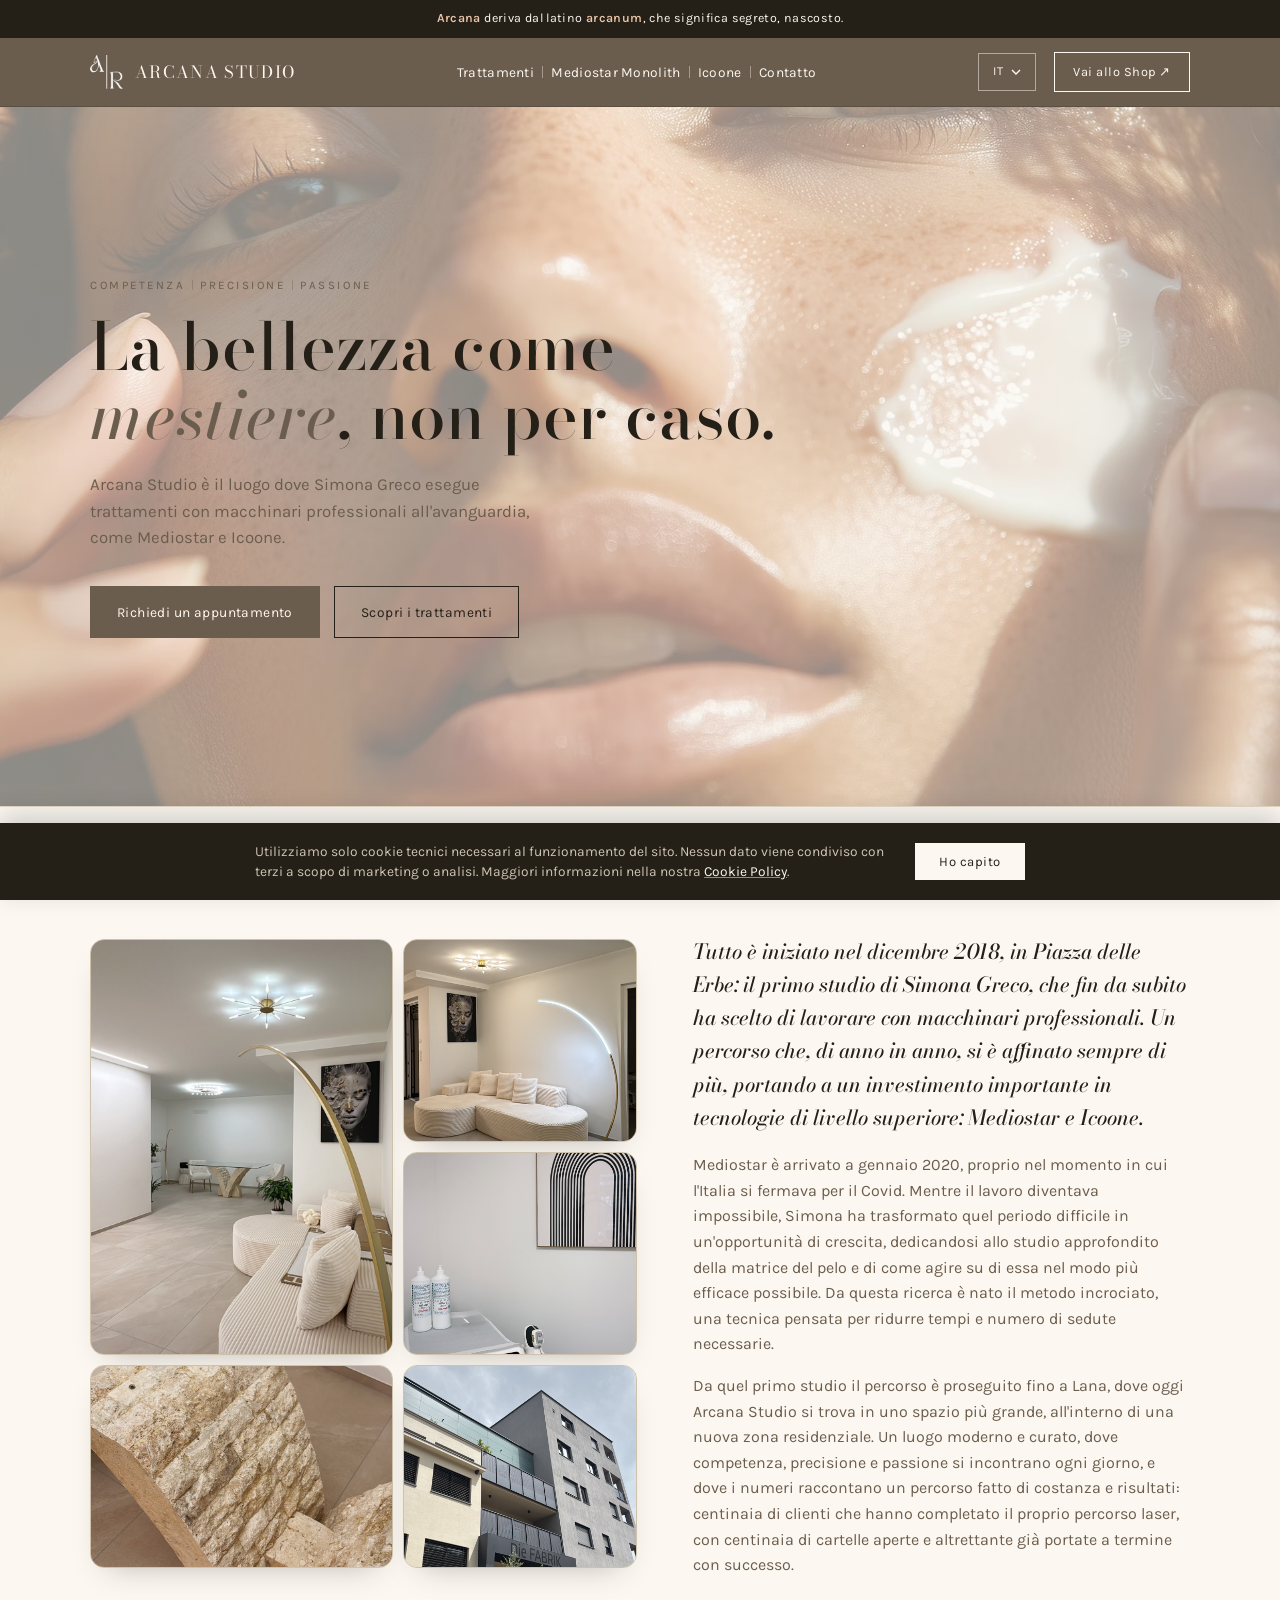
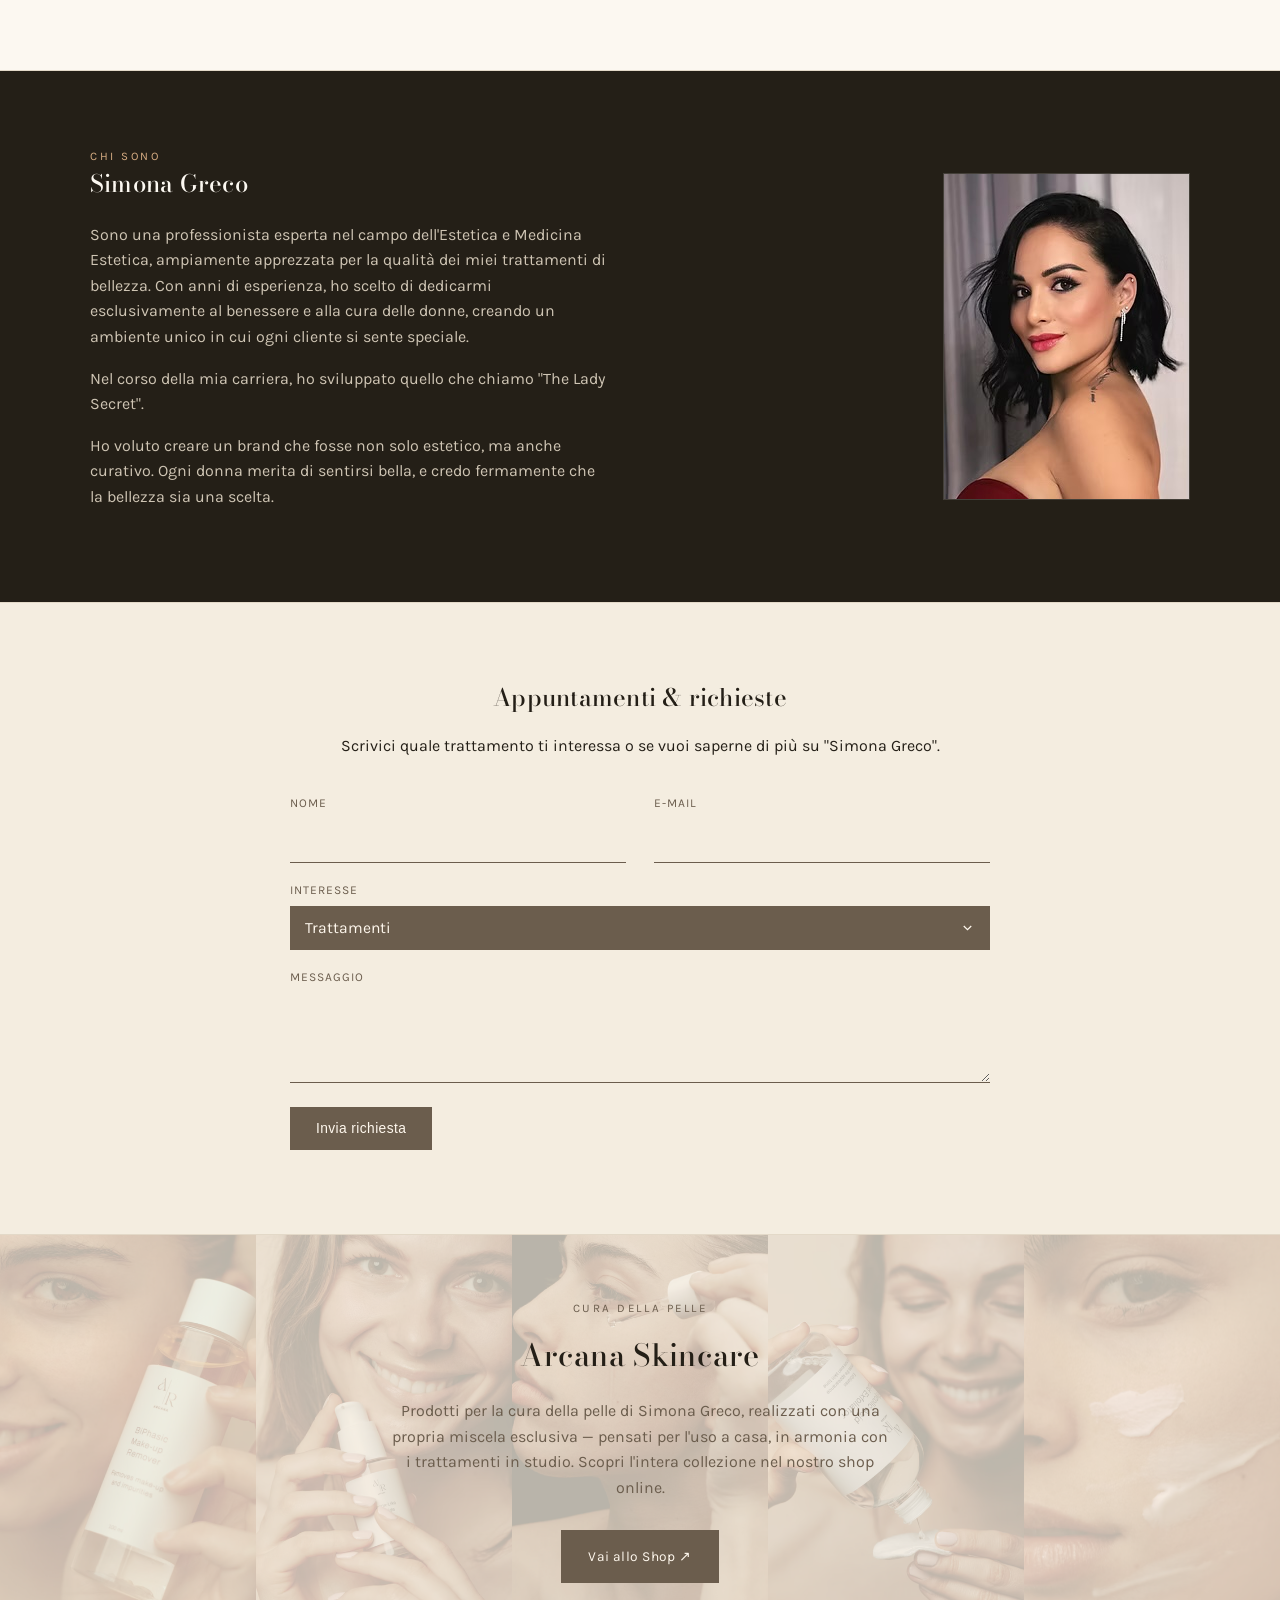
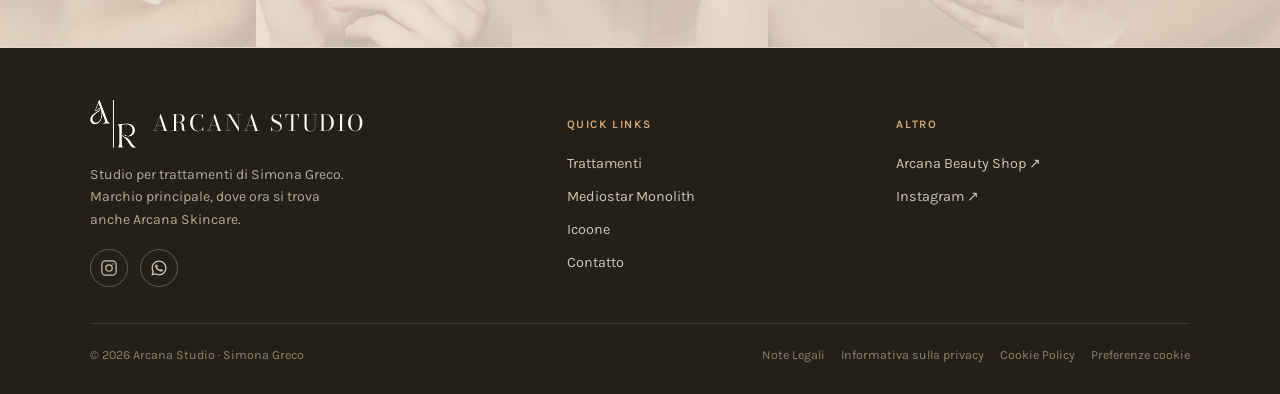
==== commit d5590d0c: "Add cookie consent settings link to footer Per the Garante's 2025 cookie guidelines, users should be" ====
--- a/index.html
+++ b/index.html
@@ -812,6 +812,7 @@
         <a href="impressum.html" data-i18n="footer.legalNotice">Impressum</a>
         <a href="privacy.html" data-i18n="footer.privacyPolicy">Datenschutz</a>
         <a href="cookie.html" data-i18n="footer.cookiePolicy">Cookies</a>
+        <a href="#" id="cookie-settings-link" data-i18n="footer.cookieSettings">Cookie-Einstellungen</a>
       </div>
     </div>
   </div>
@@ -860,7 +861,7 @@
       "footer.studioHeading":"Studio","footer.quickLinks":"Quick Links","footer.linkAbout":"Über uns","footer.linkTreatments":"Behandlungen","footer.linkClass":"Simona Greco","footer.linkContact":"Kontakt",
       "footer.moreHeading":"Mehr","footer.linkShop":"Arcana Beauty Shop ↗","footer.linkInstagram":"Instagram ↗",
       "footer.copyright":"© 2026 Arcana Studio · Simona Greco",
-      "footer.legalNotice":"Impressum","footer.privacyPolicy":"Datenschutz","footer.cookiePolicy":"Cookies","cookiebanner.text":"Wir verwenden ausschließlich technisch notwendige Cookies für den Betrieb dieser Website. Es werden keine Daten zu Marketing- oder Analysezwecken an Dritte weitergegeben. Mehr dazu in unserer <a href=\"cookie.html\">Cookie-Richtlinie</a>.","cookiebanner.accept":"Verstanden",
+      "footer.legalNotice":"Impressum","footer.privacyPolicy":"Datenschutz","footer.cookiePolicy":"Cookies","footer.cookieSettings":"Cookie-Einstellungen","cookiebanner.text":"Wir verwenden ausschließlich technisch notwendige Cookies für den Betrieb dieser Website. Es werden keine Daten zu Marketing- oder Analysezwecken an Dritte weitergegeben. Mehr dazu in unserer <a href=\"cookie.html\">Cookie-Richtlinie</a>.","cookiebanner.accept":"Verstanden",
       "meta.title":"Arcana Studio — Simona Greco","meta.description":"Arcana Studio von Simona Greco: Behandlungen, Rituale und Ausbildung."
     },
     it: {
@@ -898,7 +899,7 @@
       "footer.studioHeading":"Studio","footer.quickLinks":"Quick Links","footer.linkAbout":"Chi siamo","footer.linkTreatments":"Trattamenti","footer.linkClass":"Simona Greco","footer.linkContact":"Contatto",
       "footer.moreHeading":"Altro","footer.linkShop":"Arcana Beauty Shop ↗","footer.linkInstagram":"Instagram ↗",
       "footer.copyright":"© 2026 Arcana Studio · Simona Greco",
-      "footer.legalNotice":"Note Legali","footer.privacyPolicy":"Informativa sulla privacy","footer.cookiePolicy":"Cookie Policy","cookiebanner.text":"Utilizziamo solo cookie tecnici necessari al funzionamento del sito. Nessun dato viene condiviso con terzi a scopo di marketing o analisi. Maggiori informazioni nella nostra <a href=\"cookie.html\">Cookie Policy</a>.","cookiebanner.accept":"Ho capito",
+      "footer.legalNotice":"Note Legali","footer.privacyPolicy":"Informativa sulla privacy","footer.cookiePolicy":"Cookie Policy","footer.cookieSettings":"Preferenze cookie","cookiebanner.text":"Utilizziamo solo cookie tecnici necessari al funzionamento del sito. Nessun dato viene condiviso con terzi a scopo di marketing o analisi. Maggiori informazioni nella nostra <a href=\"cookie.html\">Cookie Policy</a>.","cookiebanner.accept":"Ho capito",
       "meta.title":"Arcana Studio — Simona Greco","meta.description":"Arcana Studio di Simona Greco: trattamenti, rituali e formazione."
     },
     en: {
@@ -936,7 +937,7 @@
       "footer.studioHeading":"Studio","footer.quickLinks":"Quick Links","footer.linkAbout":"About","footer.linkTreatments":"Treatments","footer.linkClass":"Simona Greco","footer.linkContact":"Contact",
       "footer.moreHeading":"More","footer.linkShop":"Arcana Beauty Shop ↗","footer.linkInstagram":"Instagram ↗",
       "footer.copyright":"© 2026 Arcana Studio · Simona Greco",
-      "footer.legalNotice":"Legal Notice","footer.privacyPolicy":"Privacy Policy","footer.cookiePolicy":"Cookie Policy","cookiebanner.text":"We only use strictly necessary cookies to run this website. No data is shared with third parties for marketing or analytics purposes. More information in our <a href=\"cookie.html\">Cookie Policy</a>.","cookiebanner.accept":"Got it",
+      "footer.legalNotice":"Legal Notice","footer.privacyPolicy":"Privacy Policy","footer.cookiePolicy":"Cookie Policy","footer.cookieSettings":"Cookie Settings","cookiebanner.text":"We only use strictly necessary cookies to run this website. No data is shared with third parties for marketing or analytics purposes. More information in our <a href=\"cookie.html\">Cookie Policy</a>.","cookiebanner.accept":"Got it",
       "meta.title":"Arcana Studio — Simona Greco","meta.description":"Arcana Studio by Simona Greco: treatments, rituals and training."
     },
     fr: {
@@ -974,7 +975,7 @@
       "footer.studioHeading":"Studio","footer.quickLinks":"Quick Links","footer.linkAbout":"À propos","footer.linkTreatments":"Soins","footer.linkClass":"Simona Greco","footer.linkContact":"Contact",
       "footer.moreHeading":"Plus","footer.linkShop":"Arcana Beauty Shop ↗","footer.linkInstagram":"Instagram ↗",
       "footer.copyright":"© 2026 Arcana Studio · Simona Greco",
-      "footer.legalNotice":"Mentions légales","footer.privacyPolicy":"Confidentialité","footer.cookiePolicy":"Cookies","cookiebanner.text":"Nous utilisons uniquement des cookies techniques nécessaires au fonctionnement du site. Aucune donnée n'est partagée avec des tiers à des fins de marketing ou d'analyse. Plus d'informations dans notre <a href=\"cookie.html\">Politique de cookies</a>.","cookiebanner.accept":"Compris",
+      "footer.legalNotice":"Mentions légales","footer.privacyPolicy":"Confidentialité","footer.cookiePolicy":"Cookies","footer.cookieSettings":"Paramètres des cookies","cookiebanner.text":"Nous utilisons uniquement des cookies techniques nécessaires au fonctionnement du site. Aucune donnée n'est partagée avec des tiers à des fins de marketing ou d'analyse. Plus d'informations dans notre <a href=\"cookie.html\">Politique de cookies</a>.","cookiebanner.accept":"Compris",
       "meta.title":"Arcana Studio — Simona Greco","meta.description":"Arcana Studio par Simona Greco : soins, rituels et formation."
     },
     es: {
@@ -1012,7 +1013,7 @@
       "footer.studioHeading":"Estudio","footer.quickLinks":"Quick Links","footer.linkAbout":"Sobre nosotros","footer.linkTreatments":"Tratamientos","footer.linkClass":"Simona Greco","footer.linkContact":"Contacto",
       "footer.moreHeading":"Más","footer.linkShop":"Arcana Beauty Shop ↗","footer.linkInstagram":"Instagram ↗",
       "footer.copyright":"© 2026 Arcana Studio · Simona Greco",
-      "footer.legalNotice":"Aviso Legal","footer.privacyPolicy":"Política de Privacidad","footer.cookiePolicy":"Política de Cookies","cookiebanner.text":"Utilizamos únicamente cookies técnicas necesarias para el funcionamiento del sitio. No se comparten datos con terceros con fines de marketing o análisis. Más información en nuestra <a href=\"cookie.html\">Política de Cookies</a>.","cookiebanner.accept":"Entendido",
+      "footer.legalNotice":"Aviso Legal","footer.privacyPolicy":"Política de Privacidad","footer.cookiePolicy":"Política de Cookies","footer.cookieSettings":"Configuración de cookies","cookiebanner.text":"Utilizamos únicamente cookies técnicas necesarias para el funcionamiento del sitio. No se comparten datos con terceros con fines de marketing o análisis. Más información en nuestra <a href=\"cookie.html\">Política de Cookies</a>.","cookiebanner.accept":"Entendido",
       "meta.title":"Arcana Studio — Simona Greco","meta.description":"Arcana Studio de Simona Greco: tratamientos, rituales y formación."
     }
   };
@@ -1145,6 +1146,14 @@
     try{ localStorage.setItem('arcanaCookieConsent', 'accepted'); }catch(e){}
     banner.hidden = true;
   });
+  var settingsLink = document.getElementById('cookie-settings-link');
+  if(settingsLink){
+    settingsLink.addEventListener('click', function(e){
+      e.preventDefault();
+      try{ localStorage.removeItem('arcanaCookieConsent'); }catch(err){}
+      banner.hidden = false;
+    });
+  }
 })();
 </script>
 
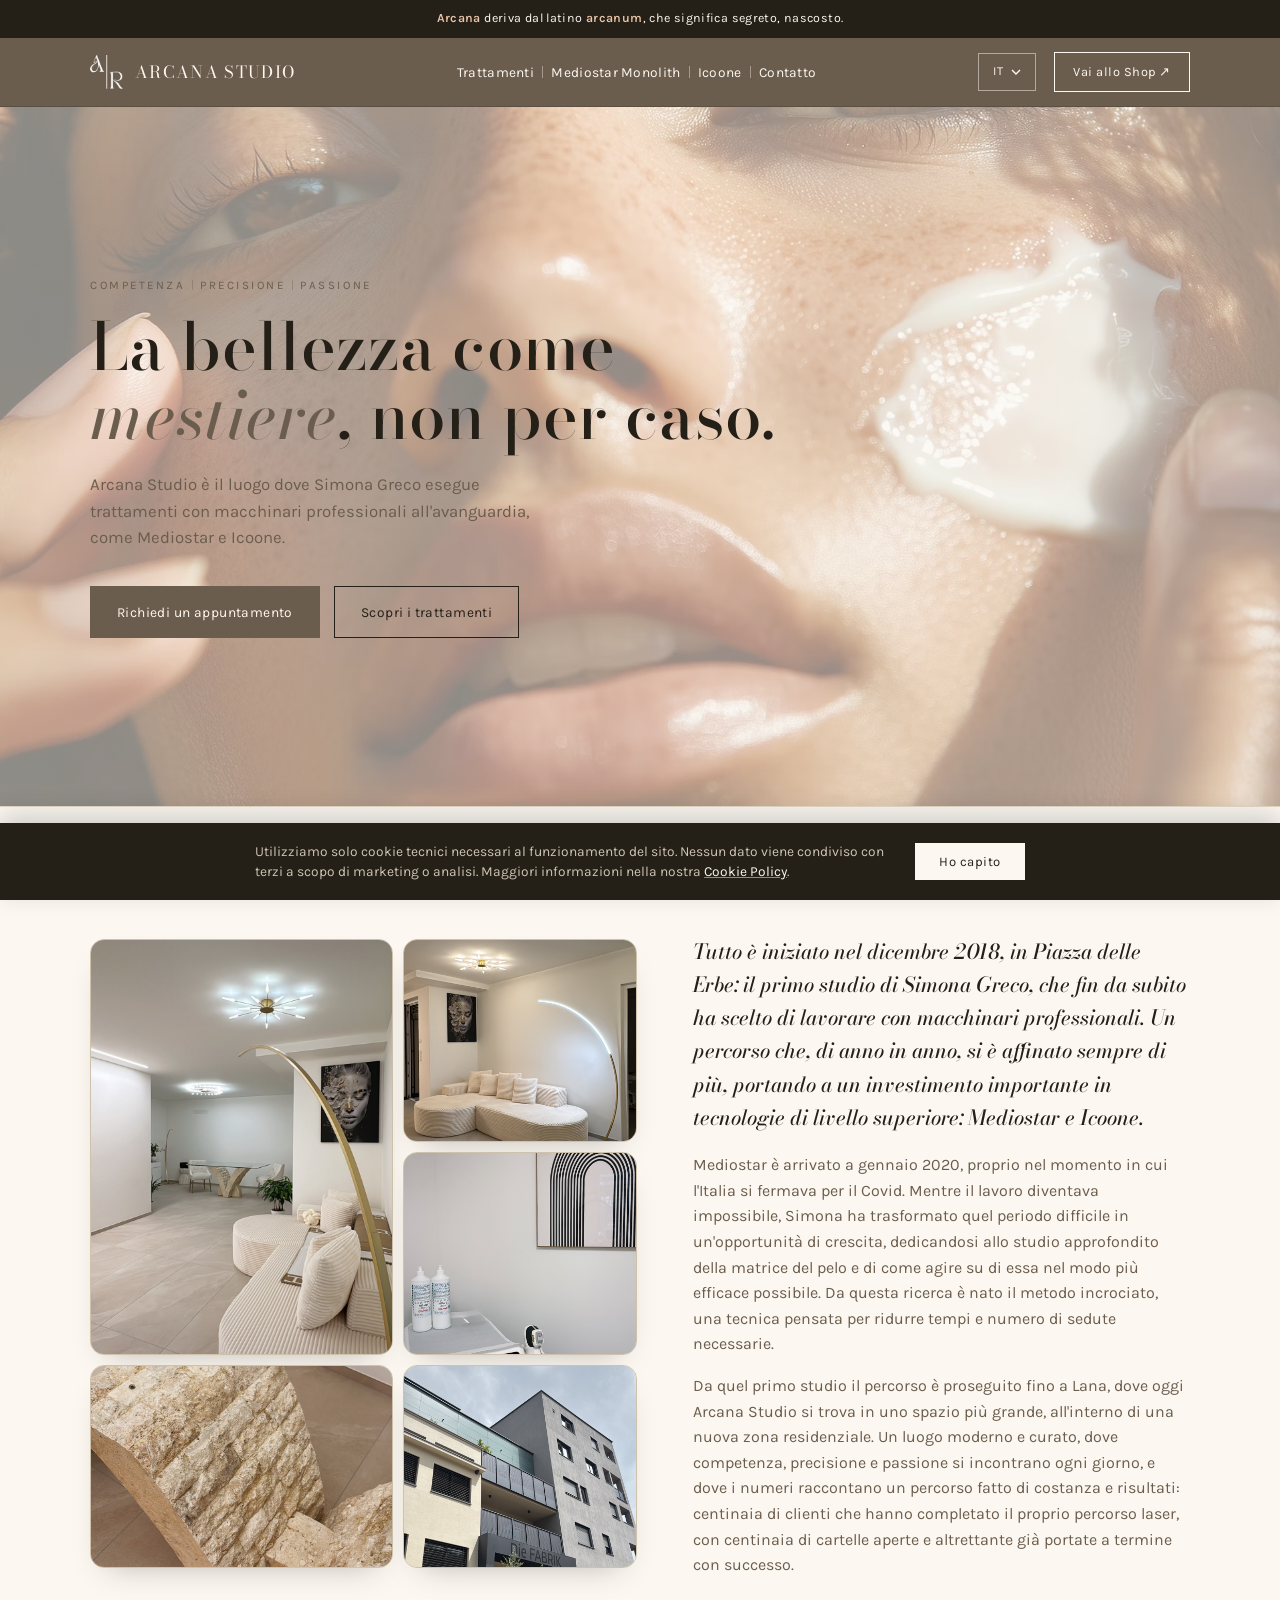
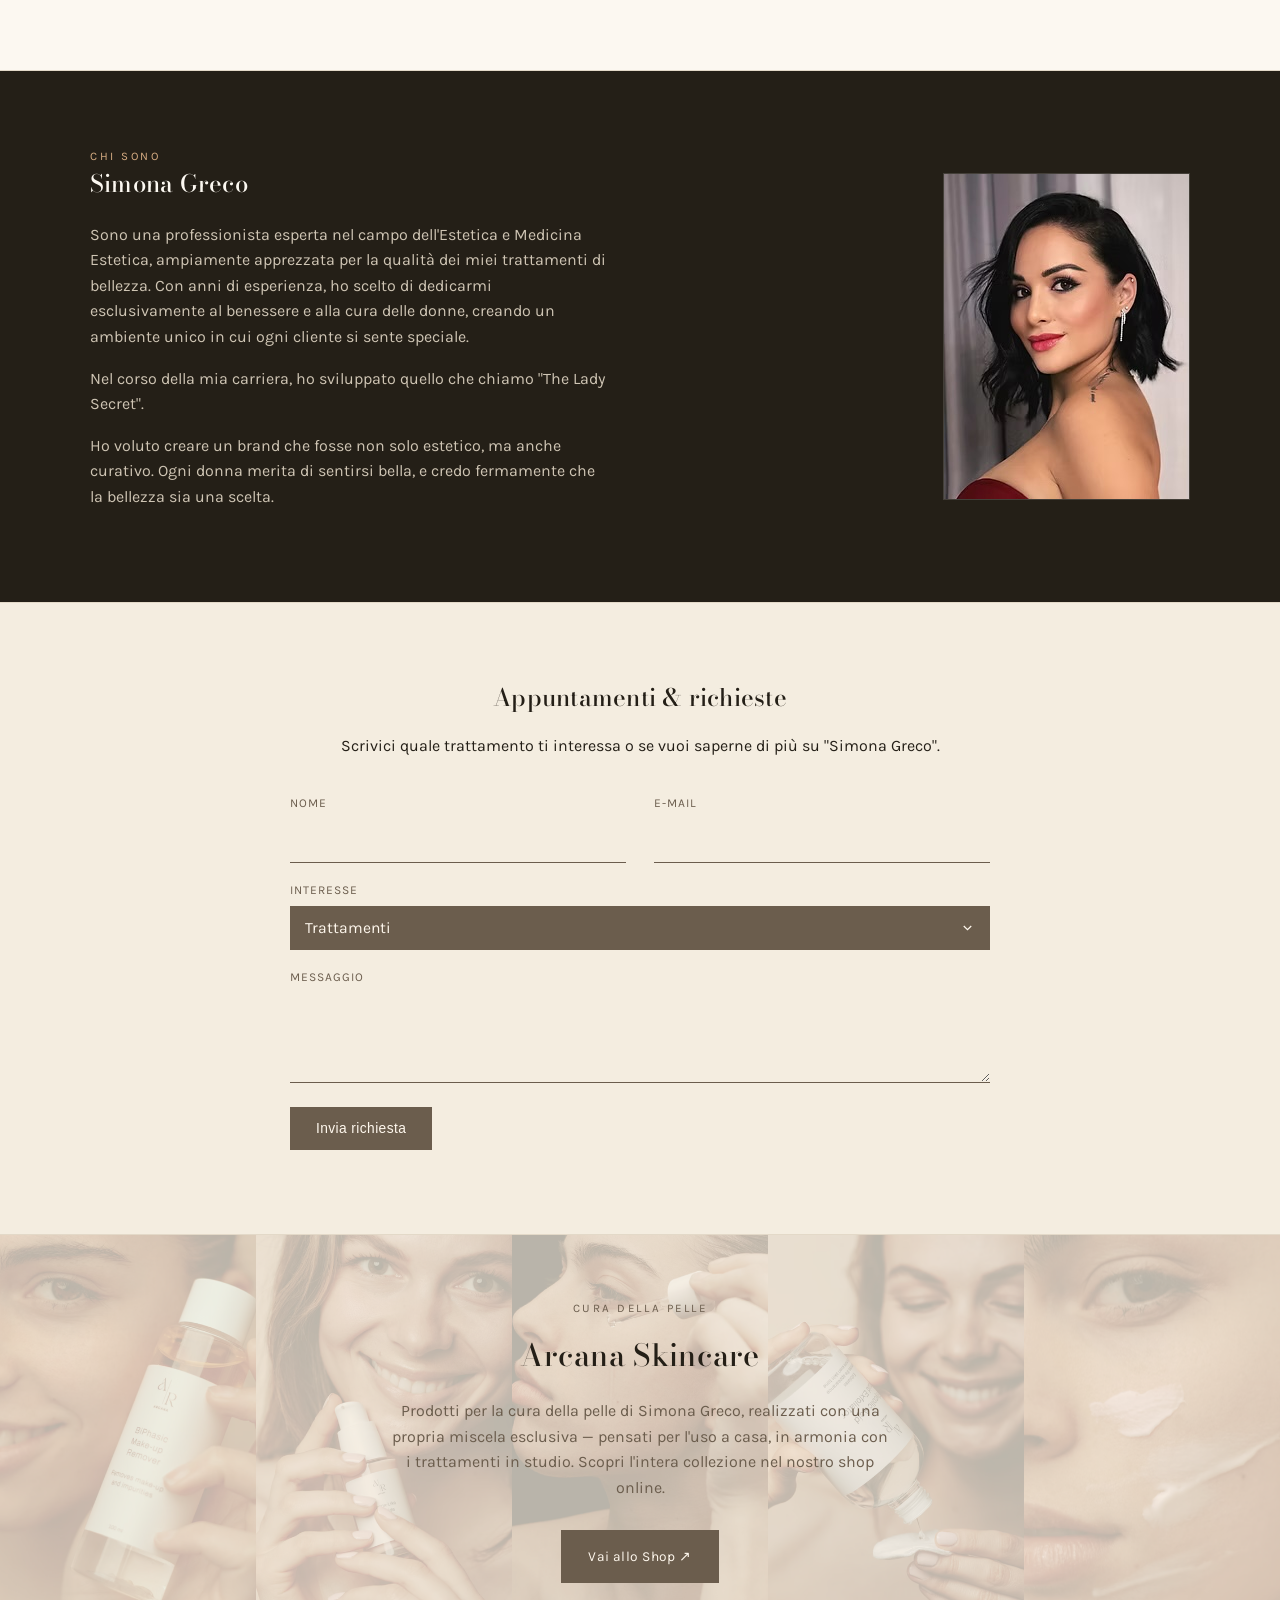
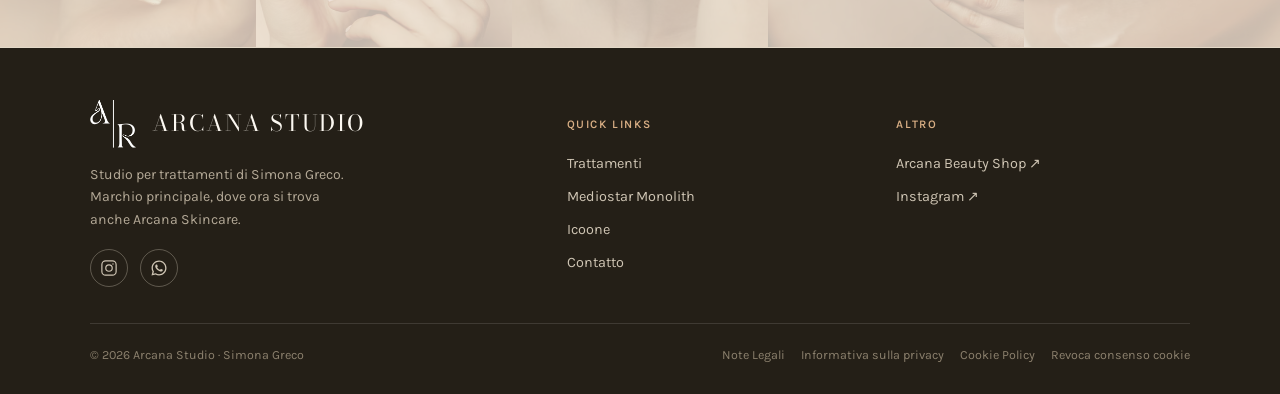
==== commit 56064e77: "Rename footer cookie link to reflect its actual action The link only clears stored consent and reope" ====
--- a/index.html
+++ b/index.html
@@ -812,7 +812,7 @@
         <a href="impressum.html" data-i18n="footer.legalNotice">Impressum</a>
         <a href="privacy.html" data-i18n="footer.privacyPolicy">Datenschutz</a>
         <a href="cookie.html" data-i18n="footer.cookiePolicy">Cookies</a>
-        <a href="#" id="cookie-settings-link" data-i18n="footer.cookieSettings">Cookie-Einstellungen</a>
+        <a href="#" id="cookie-settings-link" data-i18n="footer.cookieSettings">Cookie-Einwilligung widerrufen</a>
       </div>
     </div>
   </div>
@@ -861,7 +861,7 @@
       "footer.studioHeading":"Studio","footer.quickLinks":"Quick Links","footer.linkAbout":"Über uns","footer.linkTreatments":"Behandlungen","footer.linkClass":"Simona Greco","footer.linkContact":"Kontakt",
       "footer.moreHeading":"Mehr","footer.linkShop":"Arcana Beauty Shop ↗","footer.linkInstagram":"Instagram ↗",
       "footer.copyright":"© 2026 Arcana Studio · Simona Greco",
-      "footer.legalNotice":"Impressum","footer.privacyPolicy":"Datenschutz","footer.cookiePolicy":"Cookies","footer.cookieSettings":"Cookie-Einstellungen","cookiebanner.text":"Wir verwenden ausschließlich technisch notwendige Cookies für den Betrieb dieser Website. Es werden keine Daten zu Marketing- oder Analysezwecken an Dritte weitergegeben. Mehr dazu in unserer <a href=\"cookie.html\">Cookie-Richtlinie</a>.","cookiebanner.accept":"Verstanden",
+      "footer.legalNotice":"Impressum","footer.privacyPolicy":"Datenschutz","footer.cookiePolicy":"Cookies","footer.cookieSettings":"Cookie-Einwilligung widerrufen","cookiebanner.text":"Wir verwenden ausschließlich technisch notwendige Cookies für den Betrieb dieser Website. Es werden keine Daten zu Marketing- oder Analysezwecken an Dritte weitergegeben. Mehr dazu in unserer <a href=\"cookie.html\">Cookie-Richtlinie</a>.","cookiebanner.accept":"Verstanden",
       "meta.title":"Arcana Studio — Simona Greco","meta.description":"Arcana Studio von Simona Greco: Behandlungen, Rituale und Ausbildung."
     },
     it: {
@@ -899,7 +899,7 @@
       "footer.studioHeading":"Studio","footer.quickLinks":"Quick Links","footer.linkAbout":"Chi siamo","footer.linkTreatments":"Trattamenti","footer.linkClass":"Simona Greco","footer.linkContact":"Contatto",
       "footer.moreHeading":"Altro","footer.linkShop":"Arcana Beauty Shop ↗","footer.linkInstagram":"Instagram ↗",
       "footer.copyright":"© 2026 Arcana Studio · Simona Greco",
-      "footer.legalNotice":"Note Legali","footer.privacyPolicy":"Informativa sulla privacy","footer.cookiePolicy":"Cookie Policy","footer.cookieSettings":"Preferenze cookie","cookiebanner.text":"Utilizziamo solo cookie tecnici necessari al funzionamento del sito. Nessun dato viene condiviso con terzi a scopo di marketing o analisi. Maggiori informazioni nella nostra <a href=\"cookie.html\">Cookie Policy</a>.","cookiebanner.accept":"Ho capito",
+      "footer.legalNotice":"Note Legali","footer.privacyPolicy":"Informativa sulla privacy","footer.cookiePolicy":"Cookie Policy","footer.cookieSettings":"Revoca consenso cookie","cookiebanner.text":"Utilizziamo solo cookie tecnici necessari al funzionamento del sito. Nessun dato viene condiviso con terzi a scopo di marketing o analisi. Maggiori informazioni nella nostra <a href=\"cookie.html\">Cookie Policy</a>.","cookiebanner.accept":"Ho capito",
       "meta.title":"Arcana Studio — Simona Greco","meta.description":"Arcana Studio di Simona Greco: trattamenti, rituali e formazione."
     },
     en: {
@@ -937,7 +937,7 @@
       "footer.studioHeading":"Studio","footer.quickLinks":"Quick Links","footer.linkAbout":"About","footer.linkTreatments":"Treatments","footer.linkClass":"Simona Greco","footer.linkContact":"Contact",
       "footer.moreHeading":"More","footer.linkShop":"Arcana Beauty Shop ↗","footer.linkInstagram":"Instagram ↗",
       "footer.copyright":"© 2026 Arcana Studio · Simona Greco",
-      "footer.legalNotice":"Legal Notice","footer.privacyPolicy":"Privacy Policy","footer.cookiePolicy":"Cookie Policy","footer.cookieSettings":"Cookie Settings","cookiebanner.text":"We only use strictly necessary cookies to run this website. No data is shared with third parties for marketing or analytics purposes. More information in our <a href=\"cookie.html\">Cookie Policy</a>.","cookiebanner.accept":"Got it",
+      "footer.legalNotice":"Legal Notice","footer.privacyPolicy":"Privacy Policy","footer.cookiePolicy":"Cookie Policy","footer.cookieSettings":"Withdraw cookie consent","cookiebanner.text":"We only use strictly necessary cookies to run this website. No data is shared with third parties for marketing or analytics purposes. More information in our <a href=\"cookie.html\">Cookie Policy</a>.","cookiebanner.accept":"Got it",
       "meta.title":"Arcana Studio — Simona Greco","meta.description":"Arcana Studio by Simona Greco: treatments, rituals and training."
     },
     fr: {
@@ -975,7 +975,7 @@
       "footer.studioHeading":"Studio","footer.quickLinks":"Quick Links","footer.linkAbout":"À propos","footer.linkTreatments":"Soins","footer.linkClass":"Simona Greco","footer.linkContact":"Contact",
       "footer.moreHeading":"Plus","footer.linkShop":"Arcana Beauty Shop ↗","footer.linkInstagram":"Instagram ↗",
       "footer.copyright":"© 2026 Arcana Studio · Simona Greco",
-      "footer.legalNotice":"Mentions légales","footer.privacyPolicy":"Confidentialité","footer.cookiePolicy":"Cookies","footer.cookieSettings":"Paramètres des cookies","cookiebanner.text":"Nous utilisons uniquement des cookies techniques nécessaires au fonctionnement du site. Aucune donnée n'est partagée avec des tiers à des fins de marketing ou d'analyse. Plus d'informations dans notre <a href=\"cookie.html\">Politique de cookies</a>.","cookiebanner.accept":"Compris",
+      "footer.legalNotice":"Mentions légales","footer.privacyPolicy":"Confidentialité","footer.cookiePolicy":"Cookies","footer.cookieSettings":"Retirer le consentement aux cookies","cookiebanner.text":"Nous utilisons uniquement des cookies techniques nécessaires au fonctionnement du site. Aucune donnée n'est partagée avec des tiers à des fins de marketing ou d'analyse. Plus d'informations dans notre <a href=\"cookie.html\">Politique de cookies</a>.","cookiebanner.accept":"Compris",
       "meta.title":"Arcana Studio — Simona Greco","meta.description":"Arcana Studio par Simona Greco : soins, rituels et formation."
     },
     es: {
@@ -1013,7 +1013,7 @@
       "footer.studioHeading":"Estudio","footer.quickLinks":"Quick Links","footer.linkAbout":"Sobre nosotros","footer.linkTreatments":"Tratamientos","footer.linkClass":"Simona Greco","footer.linkContact":"Contacto",
       "footer.moreHeading":"Más","footer.linkShop":"Arcana Beauty Shop ↗","footer.linkInstagram":"Instagram ↗",
       "footer.copyright":"© 2026 Arcana Studio · Simona Greco",
-      "footer.legalNotice":"Aviso Legal","footer.privacyPolicy":"Política de Privacidad","footer.cookiePolicy":"Política de Cookies","footer.cookieSettings":"Configuración de cookies","cookiebanner.text":"Utilizamos únicamente cookies técnicas necesarias para el funcionamiento del sitio. No se comparten datos con terceros con fines de marketing o análisis. Más información en nuestra <a href=\"cookie.html\">Política de Cookies</a>.","cookiebanner.accept":"Entendido",
+      "footer.legalNotice":"Aviso Legal","footer.privacyPolicy":"Política de Privacidad","footer.cookiePolicy":"Política de Cookies","footer.cookieSettings":"Retirar el consentimiento de cookies","cookiebanner.text":"Utilizamos únicamente cookies técnicas necesarias para el funcionamiento del sitio. No se comparten datos con terceros con fines de marketing o análisis. Más información en nuestra <a href=\"cookie.html\">Política de Cookies</a>.","cookiebanner.accept":"Entendido",
       "meta.title":"Arcana Studio — Simona Greco","meta.description":"Arcana Studio de Simona Greco: tratamientos, rituales y formación."
     }
   };
